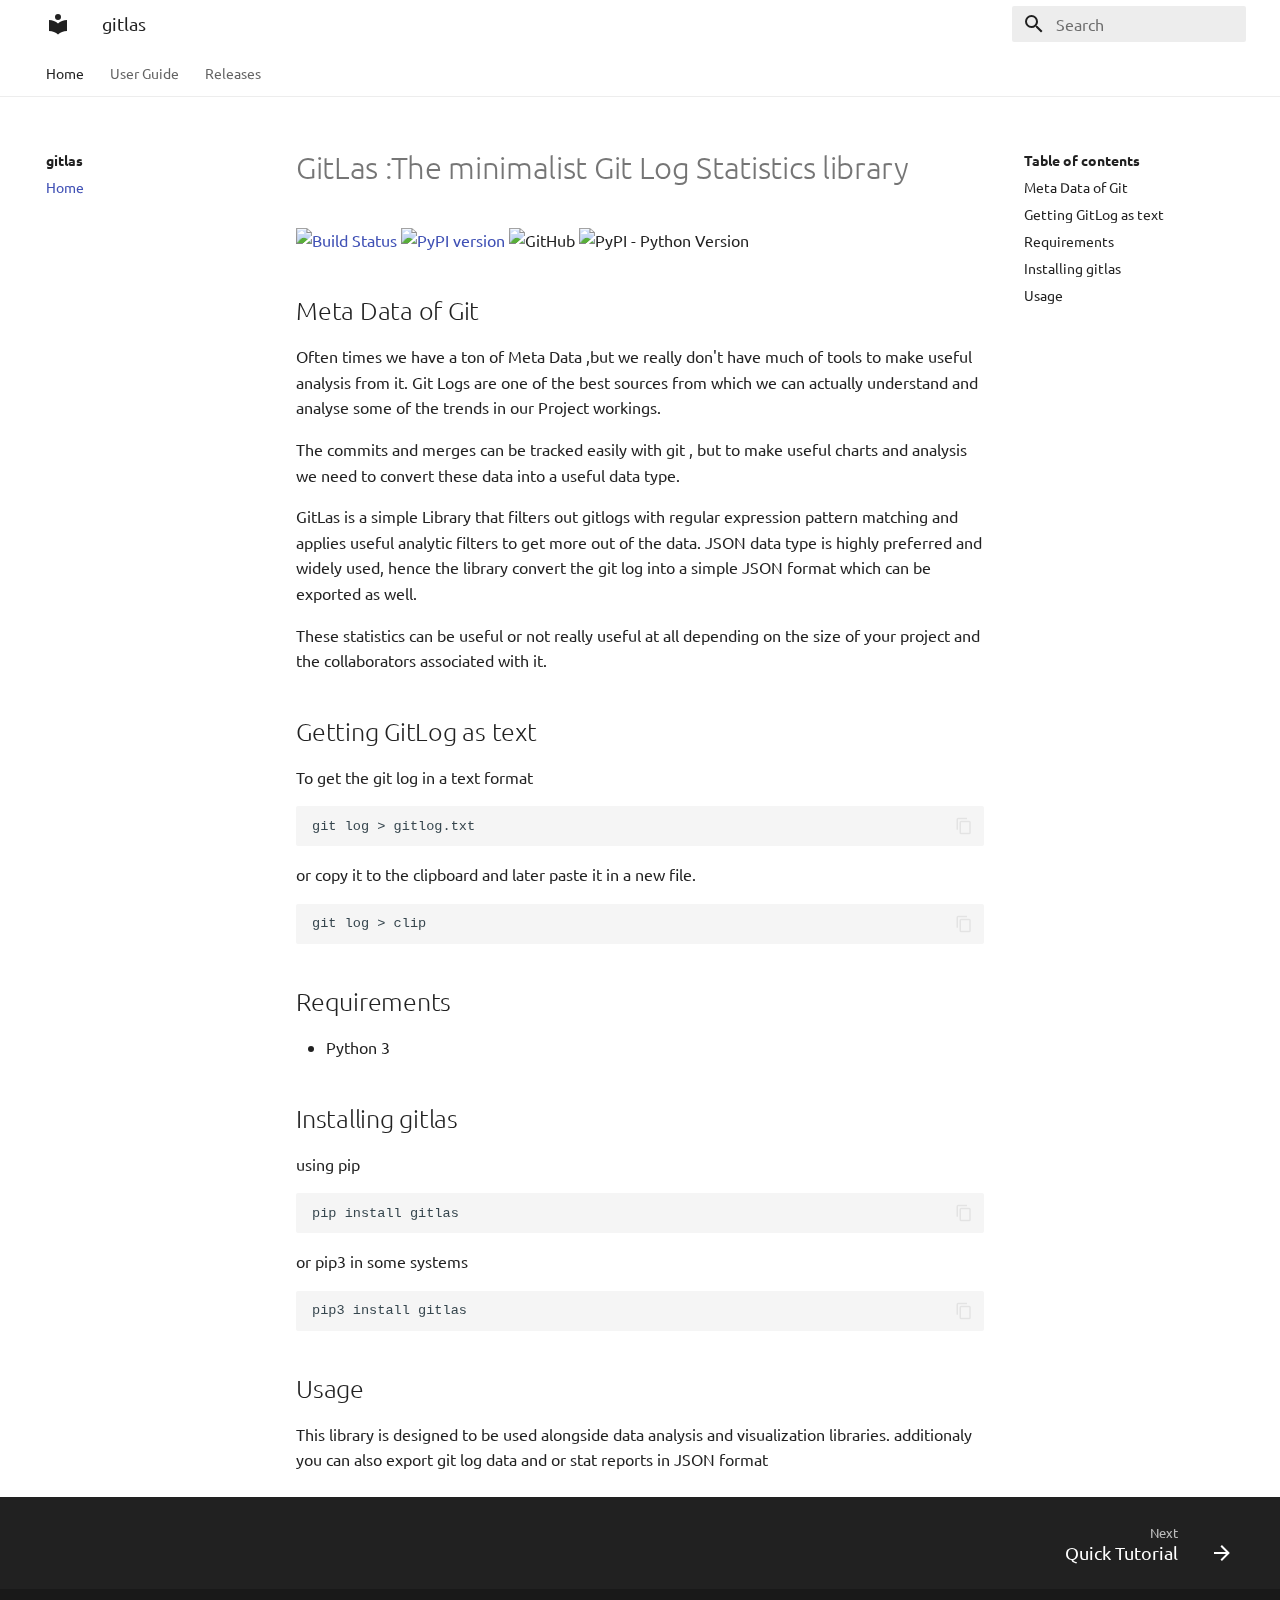
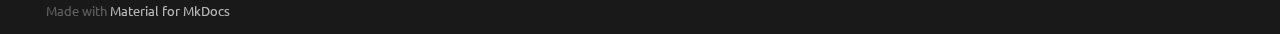
==== docs/index.html @ bdba93b4 "Documentation site" ====
<!doctype html>
<html lang="en" class="no-js">
  <head>
    
      <meta charset="utf-8">
      <meta name="viewport" content="width=device-width,initial-scale=1">
      
      
      
      <link rel="shortcut icon" href="assets/images/favicon.png">
      <meta name="generator" content="mkdocs-1.1, mkdocs-material-5.1.5">
    
    
      
        <title>gitlas</title>
      
    
    
      <link rel="stylesheet" href="assets/stylesheets/main.df84b5fe.min.css">
      
        <link rel="stylesheet" href="assets/stylesheets/palette.8435c73a.min.css">
      
      
        
        
        <meta name="theme-color" content="">
      
    
    
    
      
        <link href="https://fonts.gstatic.com" rel="preconnect" crossorigin>
        <link rel="stylesheet" href="https://fonts.googleapis.com/css?family=Ubuntu:300,400,400i,700%7CUbuntu+Mono&display=fallback">
        <style>body,input{font-family:"Ubuntu",-apple-system,BlinkMacSystemFont,Helvetica,Arial,sans-serif}code,kbd,pre{font-family:"Ubuntu Mono",SFMono-Regular,Consolas,Menlo,monospace}</style>
      
    
    
    
    
      
    
    
  </head>
  
  
    
    
    <body dir="ltr" data-md-color-primary="white" data-md-color-accent="orange">
  
    <input class="md-toggle" data-md-toggle="drawer" type="checkbox" id="__drawer" autocomplete="off">
    <input class="md-toggle" data-md-toggle="search" type="checkbox" id="__search" autocomplete="off">
    <label class="md-overlay" for="__drawer"></label>
    <div data-md-component="skip">
      
        
        <a href="#gitlas-the-minimalist-git-log-statistics-library" class="md-skip">
          Skip to content
        </a>
      
    </div>
    <div data-md-component="announce">
      
    </div>
    
      <header class="md-header" data-md-component="header">
  <nav class="md-header-nav md-grid" aria-label="Header">
    <a href="." title="gitlas" class="md-header-nav__button md-logo" aria-label="gitlas">
      
  
  <svg xmlns="http://www.w3.org/2000/svg" viewBox="0 0 24 24"><path d="M12 8a3 3 0 003-3 3 3 0 00-3-3 3 3 0 00-3 3 3 3 0 003 3m0 3.54C9.64 9.35 6.5 8 3 8v11c3.5 0 6.64 1.35 9 3.54 2.36-2.19 5.5-3.54 9-3.54V8c-3.5 0-6.64 1.35-9 3.54z"/></svg>

    </a>
    <label class="md-header-nav__button md-icon" for="__drawer">
      <svg xmlns="http://www.w3.org/2000/svg" viewBox="0 0 24 24"><path d="M3 6h18v2H3V6m0 5h18v2H3v-2m0 5h18v2H3v-2z"/></svg>
    </label>
    <div class="md-header-nav__title" data-md-component="header-title">
      
        <div class="md-header-nav__ellipsis">
          <span class="md-header-nav__topic md-ellipsis">
            gitlas
          </span>
          <span class="md-header-nav__topic md-ellipsis">
            
              Home
            
          </span>
        </div>
      
    </div>
    
      <label class="md-header-nav__button md-icon" for="__search">
        <svg xmlns="http://www.w3.org/2000/svg" viewBox="0 0 24 24"><path d="M9.5 3A6.5 6.5 0 0116 9.5c0 1.61-.59 3.09-1.56 4.23l.27.27h.79l5 5-1.5 1.5-5-5v-.79l-.27-.27A6.516 6.516 0 019.5 16 6.5 6.5 0 013 9.5 6.5 6.5 0 019.5 3m0 2C7 5 5 7 5 9.5S7 14 9.5 14 14 12 14 9.5 12 5 9.5 5z"/></svg>
      </label>
      
<div class="md-search" data-md-component="search" role="dialog">
  <label class="md-search__overlay" for="__search"></label>
  <div class="md-search__inner" role="search">
    <form class="md-search__form" name="search">
      <input type="text" class="md-search__input" name="query" aria-label="Search" placeholder="Search" autocapitalize="off" autocorrect="off" autocomplete="off" spellcheck="false" data-md-component="search-query" data-md-state="active">
      <label class="md-search__icon md-icon" for="__search">
        <svg xmlns="http://www.w3.org/2000/svg" viewBox="0 0 24 24"><path d="M9.5 3A6.5 6.5 0 0116 9.5c0 1.61-.59 3.09-1.56 4.23l.27.27h.79l5 5-1.5 1.5-5-5v-.79l-.27-.27A6.516 6.516 0 019.5 16 6.5 6.5 0 013 9.5 6.5 6.5 0 019.5 3m0 2C7 5 5 7 5 9.5S7 14 9.5 14 14 12 14 9.5 12 5 9.5 5z"/></svg>
        <svg xmlns="http://www.w3.org/2000/svg" viewBox="0 0 24 24"><path d="M20 11v2H8l5.5 5.5-1.42 1.42L4.16 12l7.92-7.92L13.5 5.5 8 11h12z"/></svg>
      </label>
      <button type="reset" class="md-search__icon md-icon" aria-label="Clear" data-md-component="search-reset" tabindex="-1">
        <svg xmlns="http://www.w3.org/2000/svg" viewBox="0 0 24 24"><path d="M19 6.41L17.59 5 12 10.59 6.41 5 5 6.41 10.59 12 5 17.59 6.41 19 12 13.41 17.59 19 19 17.59 13.41 12 19 6.41z"/></svg>
      </button>
    </form>
    <div class="md-search__output">
      <div class="md-search__scrollwrap" data-md-scrollfix>
        <div class="md-search-result" data-md-component="search-result">
          <div class="md-search-result__meta">
            Initializing search
          </div>
          <ol class="md-search-result__list"></ol>
        </div>
      </div>
    </div>
  </div>
</div>
    
    
  </nav>
</header>
    
    <div class="md-container" data-md-component="container">
      
        
      
      
        
          

<nav class="md-tabs" aria-label="Tabs" data-md-component="tabs">
  <div class="md-tabs__inner md-grid">
    <ul class="md-tabs__list">
      
        
  <li class="md-tabs__item">
    
      <a href="." class="md-tabs__link md-tabs__link--active">
        Home
      </a>
    
  </li>

      
        
  
  
    <li class="md-tabs__item">
      
        <a href="quicktutorial/" class="md-tabs__link">
          User Guide
        </a>
      
    </li>
  

      
        
  
  
    <li class="md-tabs__item">
      
        <a href="Changelog/" class="md-tabs__link">
          Releases
        </a>
      
    </li>
  

      
    </ul>
  </div>
</nav>
        
      
      <main class="md-main" data-md-component="main">
        <div class="md-main__inner md-grid">
          
            
              <div class="md-sidebar md-sidebar--primary" data-md-component="navigation">
                <div class="md-sidebar__scrollwrap">
                  <div class="md-sidebar__inner">
                    <nav class="md-nav md-nav--primary" aria-label="Navigation" data-md-level="0">
  <label class="md-nav__title" for="__drawer">
    <a href="." title="gitlas" class="md-nav__button md-logo" aria-label="gitlas">
      
  
  <svg xmlns="http://www.w3.org/2000/svg" viewBox="0 0 24 24"><path d="M12 8a3 3 0 003-3 3 3 0 00-3-3 3 3 0 00-3 3 3 3 0 003 3m0 3.54C9.64 9.35 6.5 8 3 8v11c3.5 0 6.64 1.35 9 3.54 2.36-2.19 5.5-3.54 9-3.54V8c-3.5 0-6.64 1.35-9 3.54z"/></svg>

    </a>
    gitlas
  </label>
  
  <ul class="md-nav__list" data-md-scrollfix>
    
      
      
      

  


  <li class="md-nav__item md-nav__item--active">
    
    <input class="md-nav__toggle md-toggle" data-md-toggle="toc" type="checkbox" id="__toc">
    
      
    
    
      <label class="md-nav__link md-nav__link--active" for="__toc">
        Home
        <span class="md-nav__icon md-icon">
          <svg xmlns="http://www.w3.org/2000/svg" viewBox="0 0 24 24"><path d="M3 9h14V7H3v2m0 4h14v-2H3v2m0 4h14v-2H3v2m16 0h2v-2h-2v2m0-10v2h2V7h-2m0 6h2v-2h-2v2z"/></svg>
        </span>
      </label>
    
    <a href="." title="Home" class="md-nav__link md-nav__link--active">
      Home
    </a>
    
      
<nav class="md-nav md-nav--secondary" aria-label="Table of contents">
  
  
    
  
  
    <label class="md-nav__title" for="__toc">
      <span class="md-nav__icon md-icon">
        <svg xmlns="http://www.w3.org/2000/svg" viewBox="0 0 24 24"><path d="M20 11v2H8l5.5 5.5-1.42 1.42L4.16 12l7.92-7.92L13.5 5.5 8 11h12z"/></svg>
      </span>
      Table of contents
    </label>
    <ul class="md-nav__list" data-md-scrollfix>
      
        <li class="md-nav__item">
  <a href="#meta-data-of-git" class="md-nav__link">
    Meta Data of Git
  </a>
  
</li>
      
        <li class="md-nav__item">
  <a href="#getting-gitlog-as-text" class="md-nav__link">
    Getting GitLog as text
  </a>
  
</li>
      
        <li class="md-nav__item">
  <a href="#requirements" class="md-nav__link">
    Requirements
  </a>
  
</li>
      
        <li class="md-nav__item">
  <a href="#installing-gitlas" class="md-nav__link">
    Installing gitlas
  </a>
  
</li>
      
        <li class="md-nav__item">
  <a href="#usage" class="md-nav__link">
    Usage
  </a>
  
</li>
      
    </ul>
  
</nav>
    
  </li>

    
      
      
      


  <li class="md-nav__item md-nav__item--nested">
    
      <input class="md-nav__toggle md-toggle" data-md-toggle="nav-2" type="checkbox" id="nav-2">
    
    <label class="md-nav__link" for="nav-2">
      User Guide
      <span class="md-nav__icon md-icon">
        <svg xmlns="http://www.w3.org/2000/svg" viewBox="0 0 24 24"><path d="M8.59 16.58L13.17 12 8.59 7.41 10 6l6 6-6 6-1.41-1.42z"/></svg>
      </span>
    </label>
    <nav class="md-nav" aria-label="User Guide" data-md-level="1">
      <label class="md-nav__title" for="nav-2">
        <span class="md-nav__icon md-icon">
          <svg xmlns="http://www.w3.org/2000/svg" viewBox="0 0 24 24"><path d="M20 11v2H8l5.5 5.5-1.42 1.42L4.16 12l7.92-7.92L13.5 5.5 8 11h12z"/></svg>
        </span>
        User Guide
      </label>
      <ul class="md-nav__list" data-md-scrollfix>
        
        
          
          
          


  <li class="md-nav__item">
    <a href="quicktutorial/" title="Quick Tutorial" class="md-nav__link">
      Quick Tutorial
    </a>
  </li>

        
      </ul>
    </nav>
  </li>

    
      
      
      


  <li class="md-nav__item md-nav__item--nested">
    
      <input class="md-nav__toggle md-toggle" data-md-toggle="nav-3" type="checkbox" id="nav-3">
    
    <label class="md-nav__link" for="nav-3">
      Releases
      <span class="md-nav__icon md-icon">
        <svg xmlns="http://www.w3.org/2000/svg" viewBox="0 0 24 24"><path d="M8.59 16.58L13.17 12 8.59 7.41 10 6l6 6-6 6-1.41-1.42z"/></svg>
      </span>
    </label>
    <nav class="md-nav" aria-label="Releases" data-md-level="1">
      <label class="md-nav__title" for="nav-3">
        <span class="md-nav__icon md-icon">
          <svg xmlns="http://www.w3.org/2000/svg" viewBox="0 0 24 24"><path d="M20 11v2H8l5.5 5.5-1.42 1.42L4.16 12l7.92-7.92L13.5 5.5 8 11h12z"/></svg>
        </span>
        Releases
      </label>
      <ul class="md-nav__list" data-md-scrollfix>
        
        
          
          
          


  <li class="md-nav__item">
    <a href="Changelog/" title="Changelog" class="md-nav__link">
      Changelog
    </a>
  </li>

        
      </ul>
    </nav>
  </li>

    
  </ul>
</nav>
                  </div>
                </div>
              </div>
            
            
              <div class="md-sidebar md-sidebar--secondary" data-md-component="toc">
                <div class="md-sidebar__scrollwrap">
                  <div class="md-sidebar__inner">
                    
<nav class="md-nav md-nav--secondary" aria-label="Table of contents">
  
  
    
  
  
    <label class="md-nav__title" for="__toc">
      <span class="md-nav__icon md-icon">
        <svg xmlns="http://www.w3.org/2000/svg" viewBox="0 0 24 24"><path d="M20 11v2H8l5.5 5.5-1.42 1.42L4.16 12l7.92-7.92L13.5 5.5 8 11h12z"/></svg>
      </span>
      Table of contents
    </label>
    <ul class="md-nav__list" data-md-scrollfix>
      
        <li class="md-nav__item">
  <a href="#meta-data-of-git" class="md-nav__link">
    Meta Data of Git
  </a>
  
</li>
      
        <li class="md-nav__item">
  <a href="#getting-gitlog-as-text" class="md-nav__link">
    Getting GitLog as text
  </a>
  
</li>
      
        <li class="md-nav__item">
  <a href="#requirements" class="md-nav__link">
    Requirements
  </a>
  
</li>
      
        <li class="md-nav__item">
  <a href="#installing-gitlas" class="md-nav__link">
    Installing gitlas
  </a>
  
</li>
      
        <li class="md-nav__item">
  <a href="#usage" class="md-nav__link">
    Usage
  </a>
  
</li>
      
    </ul>
  
</nav>
                  </div>
                </div>
              </div>
            
          
          <div class="md-content">
            <article class="md-content__inner md-typeset">
              
                
                
                  
                
                
                <h1 id="gitlas-the-minimalist-git-log-statistics-library">GitLas :The minimalist Git Log Statistics library</h1>
<p><a href="https://travis-ci.org/Abhi-1U/gitlas"><img alt="Build Status" src="https://travis-ci.org/Abhi-1U/gitlas.svg?branch=master" /></a> <a href="https://badge.fury.io/py/gitlas"><img alt="PyPI version" src="https://badge.fury.io/py/gitlas.svg" /></a>  <img alt="GitHub" src="https://img.shields.io/github/license/Abhi-1U/gitlas" /> <img alt="PyPI - Python Version" src="https://img.shields.io/pypi/pyversions/gitlas?color=red" /></p>
<h2 id="meta-data-of-git">Meta Data of Git</h2>
<p>Often times we have a ton of Meta Data ,but we really don't have much of tools to make useful
analysis from it.
Git Logs are one of the best sources from which we can actually understand and analyse some of the trends in our Project workings.</p>
<p>The commits and merges can be tracked easily with git , but to make useful charts and analysis we need to convert these data into a useful data type.</p>
<p>GitLas is a simple Library that filters out gitlogs with regular expression pattern matching and applies useful analytic filters to get more out of the data. JSON data type is highly preferred and widely used, hence the library convert the git log into a simple JSON format which can be exported as well. </p>
<p>These statistics can be useful or not really useful at all depending on the size of your project and the collaborators associated with it.</p>
<h2 id="getting-gitlog-as-text">Getting GitLog as text</h2>
<p>To get the git log in a text format</p>
<div class="highlight"><pre><span></span><code>git log &gt; gitlog.txt
</code></pre></div>

<p>or copy it to the clipboard and later paste it in a new file.  </p>
<div class="highlight"><pre><span></span><code>git log &gt; clip
</code></pre></div>

<h2 id="requirements">Requirements</h2>
<ul>
<li>Python 3  </li>
</ul>
<h2 id="installing-gitlas">Installing gitlas</h2>
<p>using pip</p>
<p><div class="highlight"><pre><span></span><code>pip install gitlas
</code></pre></div>
or pip3 in some systems  </p>
<div class="highlight"><pre><span></span><code>pip3 install gitlas
</code></pre></div>

<h2 id="usage">Usage</h2>
<p>This library is designed to be used alongside data analysis and visualization libraries. additionaly you can also export git log data and or stat reports in JSON format</p>
                
              
              
                


              
            </article>
          </div>
        </div>
      </main>
      
        
<footer class="md-footer">
  
    <div class="md-footer-nav">
      <nav class="md-footer-nav__inner md-grid" aria-label="Footer">
        
        
          <a href="quicktutorial/" title="Quick Tutorial" class="md-footer-nav__link md-footer-nav__link--next" rel="next">
            <div class="md-footer-nav__title">
              <div class="md-ellipsis">
                <span class="md-footer-nav__direction">
                  Next
                </span>
                Quick Tutorial
              </div>
            </div>
            <div class="md-footer-nav__button md-icon">
              <svg xmlns="http://www.w3.org/2000/svg" viewBox="0 0 24 24"><path d="M4 11v2h12l-5.5 5.5 1.42 1.42L19.84 12l-7.92-7.92L10.5 5.5 16 11H4z"/></svg>
            </div>
          </a>
        
      </nav>
    </div>
  
  <div class="md-footer-meta md-typeset">
    <div class="md-footer-meta__inner md-grid">
      <div class="md-footer-copyright">
        
        Made with
        <a href="https://squidfunk.github.io/mkdocs-material/" target="_blank" rel="noopener">
          Material for MkDocs
        </a>
      </div>
      
    </div>
  </div>
</footer>
      
    </div>
    
      <script src="assets/javascripts/vendor.83fe6e3c.min.js"></script>
      <script src="assets/javascripts/bundle.7e1cb91c.min.js"></script><script id="__lang" type="application/json">{"clipboard.copy": "Copy to clipboard", "clipboard.copied": "Copied to clipboard", "search.config.lang": "en", "search.config.pipeline": "trimmer, stopWordFilter", "search.config.separator": "[\\s\\-]+", "search.result.placeholder": "Type to start searching", "search.result.none": "No matching documents", "search.result.one": "1 matching document", "search.result.other": "# matching documents"}</script>
      
      <script>
        app = initialize({
          base: ".",
          features: ["instant", "tabs"],
          search: Object.assign({
            worker: "assets/javascripts/worker/search.37585f48.min.js"
          }, typeof search !== "undefined" && search)
        })
      </script>
      
    
  </body>
</html>
---- docs/assets/stylesheets/main.df84b5fe.min.css ----
html{box-sizing:border-box}*,*::before,*::after{box-sizing:inherit}html{-webkit-text-size-adjust:none;-moz-text-size-adjust:none;-ms-text-size-adjust:none;text-size-adjust:none}body{margin:0}hr{box-sizing:content-box;overflow:visible}a,button,label,input{-webkit-tap-highlight-color:transparent}a{color:inherit;text-decoration:none}small{font-size:80%}sub,sup{position:relative;font-size:80%;line-height:0;vertical-align:baseline}sub{bottom:-0.25em}sup{top:-0.5em}img{border-style:none}table{border-collapse:separate;border-spacing:0}td,th{font-weight:normal;vertical-align:top}button{margin:0;padding:0;font-size:inherit;background:transparent;border:0}input{border:0;outline:0}:root{--md-default-fg-color: hsla(0, 0%, 0%, 0.87);--md-default-fg-color--light: hsla(0, 0%, 0%, 0.54);--md-default-fg-color--lighter: hsla(0, 0%, 0%, 0.26);--md-default-fg-color--lightest: hsla(0, 0%, 0%, 0.07);--md-default-bg-color: hsla(0, 0%, 100%, 1);--md-default-bg-color--light: hsla(0, 0%, 100%, 0.7);--md-default-bg-color--lighter: hsla(0, 0%, 100%, 0.3);--md-default-bg-color--lightest: hsla(0, 0%, 100%, 0.12);--md-primary-fg-color: hsla(231deg, 48%, 48%, 1);--md-primary-fg-color--light: hsla(230deg, 44%, 64%, 1);--md-primary-fg-color--dark: hsla(232deg, 54%, 41%, 1);--md-primary-bg-color: var(--md-default-bg-color);--md-primary-bg-color--light: var(--md-default-bg-color--light);--md-accent-fg-color: hsla(231deg, 99%, 66%, 1);--md-accent-fg-color--transparent: hsla(231deg, 99%, 66%, 0.1);--md-accent-bg-color: var(--md-default-bg-color);--md-accent-bg-color--light: var(--md-default-bg-color--light);--md-code-bg-color: hsla(0, 0%, 96%, 1);--md-code-fg-color: hsla(200, 18%, 26%, 1)}.md-icon svg{display:block;width:1.2rem;height:1.2rem;margin:0 auto;fill:currentColor}body{-webkit-font-smoothing:antialiased;-moz-osx-font-smoothing:grayscale}body,input{color:var(--md-default-fg-color);font-feature-settings:"kern","liga";font-family:-apple-system,BlinkMacSystemFont,Helvetica,Arial,sans-serif}code,pre,kbd{color:var(--md-default-fg-color);font-feature-settings:"kern";font-family:SFMono-Regular,Consolas,Menlo,monospace}.md-typeset{font-size:.8rem;line-height:1.6;-webkit-print-color-adjust:exact;color-adjust:exact}.md-typeset p,.md-typeset ul,.md-typeset ol,.md-typeset blockquote{margin:1em 0}.md-typeset h1{margin:0 0 2rem;color:var(--md-default-fg-color--light);font-weight:300;font-size:1.5625rem;line-height:1.3;letter-spacing:-0.01em}.md-typeset h2{margin:2rem 0 .8rem;font-weight:300;font-size:1.25rem;line-height:1.4;letter-spacing:-0.01em}.md-typeset h3{margin:1.6rem 0 .8rem;font-weight:400;font-size:1rem;line-height:1.5;letter-spacing:-0.01em}.md-typeset h2+h3{margin-top:.8rem}.md-typeset h4{margin:.8rem 0;font-weight:700;font-size:.8rem;letter-spacing:-0.01em}.md-typeset h5,.md-typeset h6{margin:.8rem 0;color:var(--md-default-fg-color--light);font-weight:700;font-size:.64rem;letter-spacing:-0.01em}.md-typeset h5{text-transform:uppercase}.md-typeset hr{margin:1.5em 0;border-bottom:.05rem dotted var(--md-default-fg-color--lighter)}.md-typeset a{color:var(--md-primary-fg-color);word-break:break-word}.md-typeset a,.md-typeset a::before{transition:color 125ms}.md-typeset a:focus,.md-typeset a:hover{color:var(--md-accent-fg-color)}.md-typeset code,.md-typeset pre,.md-typeset kbd{color:var(--md-code-fg-color);direction:ltr}@media print{.md-typeset code,.md-typeset pre,.md-typeset kbd{white-space:pre-wrap}}.md-typeset code{padding:0 .2941176471em;font-size:.85em;word-break:break-word;background-color:var(--md-code-bg-color);border-radius:.1rem;-webkit-box-decoration-break:clone;box-decoration-break:clone}.md-typeset h1 code,.md-typeset h2 code,.md-typeset h3 code,.md-typeset h4 code,.md-typeset h5 code,.md-typeset h6 code{margin:initial;padding:initial;background-color:transparent;box-shadow:none}.md-typeset a>code{color:currentColor}.md-typeset pre{position:relative;margin:1em 0;line-height:1.4}.md-typeset pre>code{display:block;margin:0;padding:.525rem 1.1764705882em;overflow:auto;word-break:normal;box-shadow:none;-webkit-box-decoration-break:slice;box-decoration-break:slice;touch-action:auto}.md-typeset pre>code::-webkit-scrollbar{width:.2rem;height:.2rem}.md-typeset pre>code::-webkit-scrollbar-thumb{background-color:var(--md-default-fg-color--lighter)}.md-typeset pre>code::-webkit-scrollbar-thumb:hover{background-color:var(--md-accent-fg-color)}@media screen and (max-width: 44.9375em){.md-typeset>pre{margin:1em -0.8rem}.md-typeset>pre code{border-radius:0}}.md-typeset kbd{display:inline-block;padding:0 .6666666667em;font-size:.75em;line-height:1.5;vertical-align:text-top;word-break:break-word;border-radius:.1rem;box-shadow:0 .1rem 0 .05rem var(--md-default-fg-color--lighter),0 .1rem 0 var(--md-default-fg-color--lighter),inset 0 -0.1rem .2rem var(--md-default-bg-color)}.md-typeset mark{padding:0 .25em;word-break:break-word;background-color:rgba(255,235,59,.5);border-radius:.1rem;-webkit-box-decoration-break:clone;box-decoration-break:clone}.md-typeset abbr{text-decoration:none;border-bottom:.05rem dotted var(--md-default-fg-color--light);cursor:help}.md-typeset small{opacity:.75}.md-typeset sup,.md-typeset sub{margin-left:.078125em}[dir=rtl] .md-typeset sup,[dir=rtl] .md-typeset sub{margin-right:.078125em;margin-left:initial}.md-typeset blockquote{padding-left:.6rem;color:var(--md-default-fg-color--light);border-left:.2rem solid var(--md-default-fg-color--lighter)}[dir=rtl] .md-typeset blockquote{padding-right:.6rem;padding-left:initial;border-right:.2rem solid var(--md-default-fg-color--lighter);border-left:initial}.md-typeset ul{list-style-type:disc}.md-typeset ul,.md-typeset ol{margin-left:.625em;padding:0}[dir=rtl] .md-typeset ul,[dir=rtl] .md-typeset ol{margin-right:.625em;margin-left:initial}.md-typeset ul ol,.md-typeset ol ol{list-style-type:lower-alpha}.md-typeset ul ol ol,.md-typeset ol ol ol{list-style-type:lower-roman}.md-typeset ul li,.md-typeset ol li{margin-bottom:.5em;margin-left:1.25em}[dir=rtl] .md-typeset ul li,[dir=rtl] .md-typeset ol li{margin-right:1.25em;margin-left:initial}.md-typeset ul li p,.md-typeset ul li blockquote,.md-typeset ol li p,.md-typeset ol li blockquote{margin:.5em 0}.md-typeset ul li:last-child,.md-typeset ol li:last-child{margin-bottom:0}.md-typeset ul li ul,.md-typeset ul li ol,.md-typeset ol li ul,.md-typeset ol li ol{margin:.5em 0 .5em .625em}[dir=rtl] .md-typeset ul li ul,[dir=rtl] .md-typeset ul li ol,[dir=rtl] .md-typeset ol li ul,[dir=rtl] .md-typeset ol li ol{margin-right:.625em;margin-left:initial}.md-typeset dd{margin:1em 0 1em 1.875em}[dir=rtl] .md-typeset dd{margin-right:1.875em;margin-left:initial}.md-typeset img,.md-typeset svg{max-width:100%;height:auto}.md-typeset iframe{max-width:100%}.md-typeset table:not([class]){display:inline-block;max-width:100%;overflow:auto;font-size:.64rem;background:var(--md-default-bg-color);border-radius:.1rem;box-shadow:0 .2rem .5rem rgba(0,0,0,.05),0 0 .05rem rgba(0,0,0,.1);touch-action:auto}.md-typeset table:not([class])+*{margin-top:1.5em}.md-typeset table:not([class]) th:not([align]),.md-typeset table:not([class]) td:not([align]){text-align:left}[dir=rtl] .md-typeset table:not([class]) th:not([align]),[dir=rtl] .md-typeset table:not([class]) td:not([align]){text-align:right}.md-typeset table:not([class]) th{min-width:5rem;padding:.6rem .8rem;color:var(--md-default-bg-color);vertical-align:top;background-color:var(--md-default-fg-color--light)}.md-typeset table:not([class]) td{padding:.6rem .8rem;vertical-align:top;border-top:.05rem solid var(--md-default-fg-color--lightest)}.md-typeset table:not([class]) tr{transition:background-color 125ms}.md-typeset table:not([class]) tr:hover{background-color:rgba(0,0,0,.035);box-shadow:0 .05rem 0 var(--md-default-bg-color) inset}.md-typeset table:not([class]) tr:first-child td{border-top:0}.md-typeset table:not([class]) a{word-break:normal}.md-typeset__scrollwrap{margin:1em -0.8rem;overflow-x:auto;touch-action:auto}.md-typeset__table{display:inline-block;margin-bottom:.5em;padding:0 .8rem}.md-typeset__table table{display:table;width:100%;margin:0;overflow:hidden}html{height:100%;overflow-x:hidden;font-size:125%;background-color:var(--md-default-bg-color)}@media screen and (min-width: 100em){html{font-size:137.5%}}@media screen and (min-width: 125em){html{font-size:150%}}body{position:relative;display:flex;flex-direction:column;width:100%;min-height:100%;font-size:.5rem}@media screen and (max-width: 59.9375em){body[data-md-state=lock]{position:fixed}}@media print{body{display:block}}hr{display:block;height:.05rem;padding:0;border:0}.md-grid{max-width:61rem;margin-right:auto;margin-left:auto}.md-container{display:flex;flex-direction:column;flex-grow:1}@media print{.md-container{display:block}}.md-main{flex-grow:1}.md-main__inner{display:flex;height:100%;margin-top:1.5rem}.md-ellipsis{display:block;overflow:hidden;white-space:nowrap;text-overflow:ellipsis}.md-toggle{display:none}.md-overlay{position:fixed;top:0;z-index:3;width:0;height:0;background-color:var(--md-default-fg-color--light);opacity:0;transition:width 0ms 250ms,height 0ms 250ms,opacity 250ms}@media screen and (max-width: 76.1875em){[data-md-toggle=drawer]:checked~.md-overlay{width:100%;height:100%;opacity:1;transition:width 0ms,height 0ms,opacity 250ms}}.md-skip{position:fixed;z-index:-1;margin:.5rem;padding:.3rem .5rem;color:var(--md-default-bg-color);font-size:.64rem;background-color:var(--md-default-fg-color);border-radius:.1rem;transform:translateY(0.4rem);opacity:0}.md-skip:focus{z-index:10;transform:translateY(0);opacity:1;transition:transform 250ms cubic-bezier(0.4, 0, 0.2, 1),opacity 175ms 75ms}@page{margin:25mm}.md-announce{overflow:auto;background-color:var(--md-default-fg-color)}.md-announce__inner{margin:.6rem auto;padding:0 .8rem;color:var(--md-default-bg-color);font-size:.7rem}@media print{.md-announce{display:none}}.md-typeset .md-button{display:inline-block;padding:.625em 2em;color:var(--md-primary-fg-color);font-weight:700;border:.1rem solid currentColor;border-radius:.1rem;transition:color 125ms,background-color 125ms,border-color 125ms}.md-typeset .md-button--primary{color:var(--md-primary-bg-color);background-color:var(--md-primary-fg-color);border-color:var(--md-primary-fg-color)}.md-typeset .md-button:focus,.md-typeset .md-button:hover{color:var(--md-accent-bg-color);background-color:var(--md-accent-fg-color);border-color:var(--md-accent-fg-color)}.md-clipboard{position:absolute;top:.4rem;right:.5em;z-index:1;width:1.5em;height:1.5em;color:var(--md-default-fg-color--lightest);border-radius:.1rem;cursor:pointer;transition:color 125ms}@media print{.md-clipboard{display:none}}.md-clipboard svg{width:1.125em;height:1.125em}pre:hover .md-clipboard{color:var(--md-default-fg-color--light)}pre .md-clipboard:focus,pre .md-clipboard:hover{color:var(--md-accent-fg-color)}.md-content{flex:1;max-width:100%}@media screen and (min-width: 60em)and (max-width: 76.1875em){.md-content{max-width:calc(100% - 12.1rem)}}@media screen and (min-width: 76.25em){.md-content{max-width:calc(100% - 12.1rem * 2)}}.md-content__inner{margin:0 .8rem 1.2rem;padding-top:.6rem}@media screen and (min-width: 76.25em){.md-content__inner{margin-right:1.2rem;margin-left:1.2rem}}.md-content__inner::before{display:block;height:.4rem;content:""}.md-content__inner>:last-child{margin-bottom:0}.md-content__button{float:right;margin:.4rem 0;margin-left:.4rem;padding:0}[dir=rtl] .md-content__button{float:left;margin-right:.4rem;margin-left:initial}[dir=rtl] .md-content__button svg{transform:scaleX(-1)}.md-typeset .md-content__button{color:var(--md-default-fg-color--lighter)}.md-content__button svg{display:inline;vertical-align:top}@media print{.md-content__button{display:none}}.md-dialog{box-shadow:0 2px 2px 0 rgba(0,0,0,.14),0 1px 5px 0 rgba(0,0,0,.12),0 3px 1px -2px rgba(0,0,0,.2);position:fixed;right:.8rem;bottom:.8rem;left:initial;z-index:2;display:block;min-width:11.1rem;padding:.4rem .6rem;color:var(--md-default-bg-color);font-size:.7rem;background:var(--md-default-fg-color);border:none;border-radius:.1rem;transform:translateY(100%);opacity:0;transition:transform 0ms 400ms,opacity 400ms}[dir=rtl] .md-dialog{right:initial;left:.8rem}.md-dialog[data-md-state=open]{transform:translateY(0);opacity:1;transition:transform 400ms cubic-bezier(0.075, 0.85, 0.175, 1),opacity 400ms}@media print{.md-dialog{display:none}}.md-header{position:-webkit-sticky;position:sticky;top:0;right:0;left:0;z-index:2;height:2.4rem;color:var(--md-primary-bg-color);background-color:var(--md-primary-fg-color);box-shadow:0 0 .2rem rgba(0,0,0,0),0 .2rem .4rem rgba(0,0,0,0);transition:color 250ms,background-color 250ms}.no-js .md-header{box-shadow:none;transition:none}.md-header[data-md-state=shadow]{box-shadow:0 0 .2rem rgba(0,0,0,.1),0 .2rem .4rem rgba(0,0,0,.2);transition:color 250ms,background-color 250ms,box-shadow 250ms}@media print{.md-header{display:none}}.md-header-nav{display:flex;padding:0 .2rem}.md-header-nav__button{position:relative;z-index:1;margin:.2rem;padding:.4rem;cursor:pointer;transition:opacity 250ms}[dir=rtl] .md-header-nav__button svg{transform:scaleX(-1)}.md-header-nav__button:focus,.md-header-nav__button:hover{opacity:.7}.md-header-nav__button.md-logo{margin:.2rem;padding:.4rem}.md-header-nav__button.md-logo img,.md-header-nav__button.md-logo svg{display:block;width:1.2rem;height:1.2rem;fill:currentColor}.no-js .md-header-nav__button[for=__search]{display:none}@media screen and (min-width: 60em){.md-header-nav__button[for=__search]{display:none}}@media screen and (max-width: 76.1875em){.md-header-nav__button.md-logo{display:none}}@media screen and (min-width: 76.25em){.md-header-nav__button[for=__drawer]{display:none}}.md-header-nav__topic{position:absolute;width:100%;transition:transform 400ms cubic-bezier(0.1, 0.7, 0.1, 1),opacity 150ms}.md-header-nav__topic+.md-header-nav__topic{z-index:-1;transform:translateX(1.25rem);opacity:0;transition:transform 400ms cubic-bezier(1, 0.7, 0.1, 0.1),opacity 150ms;pointer-events:none}[dir=rtl] .md-header-nav__topic+.md-header-nav__topic{transform:translateX(-1.25rem)}.no-js .md-header-nav__topic{position:initial}.no-js .md-header-nav__topic+.md-header-nav__topic{display:none}.md-header-nav__title{flex-grow:1;padding:0 1rem;font-size:.9rem;line-height:2.4rem}.md-header-nav__title[data-md-state=active] .md-header-nav__topic{z-index:-1;transform:translateX(-1.25rem);opacity:0;transition:transform 400ms cubic-bezier(1, 0.7, 0.1, 0.1),opacity 150ms;pointer-events:none}[dir=rtl] .md-header-nav__title[data-md-state=active] .md-header-nav__topic{transform:translateX(1.25rem)}.md-header-nav__title[data-md-state=active] .md-header-nav__topic+.md-header-nav__topic{z-index:0;transform:translateX(0);opacity:1;transition:transform 400ms cubic-bezier(0.1, 0.7, 0.1, 1),opacity 150ms;pointer-events:initial}.md-header-nav__title>.md-header-nav__ellipsis{position:relative;width:100%;height:100%}.md-header-nav__source{display:none}@media screen and (min-width: 60em){.md-header-nav__source{display:block;width:11.7rem;max-width:11.7rem;margin-left:1rem}[dir=rtl] .md-header-nav__source{margin-right:1rem;margin-left:initial}}@media screen and (min-width: 76.25em){.md-header-nav__source{margin-left:1.4rem}[dir=rtl] .md-header-nav__source{margin-right:1.4rem}}.md-hero{overflow:hidden;color:var(--md-primary-bg-color);font-size:1rem;background-color:var(--md-primary-fg-color);transition:background 250ms}.md-hero__inner{margin-top:1rem;padding:.8rem .8rem .4rem;transition:transform 400ms cubic-bezier(0.1, 0.7, 0.1, 1),opacity 250ms;transition-delay:100ms}@media screen and (max-width: 76.1875em){.md-hero__inner{margin-top:2.4rem;margin-bottom:1.2rem}}[data-md-state=hidden] .md-hero__inner{transform:translateY(0.625rem);opacity:0;transition:transform 0ms 400ms,opacity 100ms 0ms;pointer-events:none}.md-hero--expand .md-hero__inner{margin-bottom:1.2rem}.md-footer{color:var(--md-default-bg-color);background-color:var(--md-default-fg-color)}@media print{.md-footer{display:none}}.md-footer-nav__inner{padding:.2rem;overflow:auto}.md-footer-nav__link{display:flex;padding-top:1.4rem;padding-bottom:.4rem;transition:opacity 250ms}@media screen and (min-width: 45em){.md-footer-nav__link{width:50%}}.md-footer-nav__link:focus,.md-footer-nav__link:hover{opacity:.7}.md-footer-nav__link--prev{float:left;width:25%}[dir=rtl] .md-footer-nav__link--prev{float:right}[dir=rtl] .md-footer-nav__link--prev svg{transform:scaleX(-1)}@media screen and (max-width: 44.9375em){.md-footer-nav__link--prev .md-footer-nav__title{display:none}}.md-footer-nav__link--next{float:right;width:75%;text-align:right}[dir=rtl] .md-footer-nav__link--next{float:left;text-align:left}[dir=rtl] .md-footer-nav__link--next svg{transform:scaleX(-1)}.md-footer-nav__title{position:relative;flex-grow:1;max-width:calc(100% - 2.4rem);padding:0 1rem;font-size:.9rem;line-height:2.4rem}.md-footer-nav__button{margin:.2rem;padding:.4rem}.md-footer-nav__direction{position:absolute;right:0;left:0;margin-top:-1rem;padding:0 1rem;color:var(--md-default-bg-color--light);font-size:.64rem}.md-footer-meta{background-color:var(--md-default-fg-color--lighter)}.md-footer-meta__inner{display:flex;flex-wrap:wrap;justify-content:space-between;padding:.2rem}html .md-footer-meta.md-typeset a{color:var(--md-default-bg-color--light)}html .md-footer-meta.md-typeset a:focus,html .md-footer-meta.md-typeset a:hover{color:var(--md-default-bg-color)}.md-footer-copyright{width:100%;margin:auto .6rem;padding:.4rem 0;color:var(--md-default-bg-color--lighter);font-size:.64rem}@media screen and (min-width: 45em){.md-footer-copyright{width:auto}}.md-footer-copyright__highlight{color:var(--md-default-bg-color--light)}.md-footer-social{margin:0 .4rem;padding:.2rem 0 .6rem}@media screen and (min-width: 45em){.md-footer-social{padding:.6rem 0}}.md-footer-social__link{display:inline-block;width:1.6rem;height:1.6rem;text-align:center}.md-footer-social__link::before{line-height:1.9}.md-footer-social__link svg{max-height:.8rem;vertical-align:-25%;fill:currentColor}.md-nav{font-size:.7rem;line-height:1.3}.md-nav__title{display:block;padding:0 .6rem;overflow:hidden;font-weight:700;text-overflow:ellipsis}.md-nav__title .md-nav__button{display:none}.md-nav__title .md-nav__button img{width:100%;height:auto}.md-nav__title .md-nav__button.md-logo img,.md-nav__title .md-nav__button.md-logo svg{display:block;width:2.4rem;height:2.4rem}.md-nav__title .md-nav__button.md-logo svg{fill:currentColor}.md-nav__list{margin:0;padding:0;list-style:none}.md-nav__item{padding:0 .6rem}.md-nav__item:last-child{padding-bottom:.6rem}.md-nav__item .md-nav__item{padding-right:0}[dir=rtl] .md-nav__item .md-nav__item{padding-right:.6rem;padding-left:0}.md-nav__item .md-nav__item:last-child{padding-bottom:0}.md-nav__link{display:block;margin-top:.625em;overflow:hidden;text-overflow:ellipsis;cursor:pointer;transition:color 125ms;scroll-snap-align:start}html .md-nav__link[for=__toc]{display:none}html .md-nav__link[for=__toc]~.md-nav{display:none}.md-nav__link[data-md-state=blur]{color:var(--md-default-fg-color--light)}.md-nav__item .md-nav__link--active{color:var(--md-primary-fg-color)}.md-nav__item--nested>.md-nav__link{color:inherit}.md-nav__link:focus,.md-nav__link:hover{color:var(--md-accent-fg-color)}.md-nav__source{display:none}@media screen and (max-width: 76.1875em){.md-nav{background-color:var(--md-default-bg-color)}.md-nav--primary,.md-nav--primary .md-nav{position:absolute;top:0;right:0;left:0;z-index:1;display:flex;flex-direction:column;height:100%}.md-nav--primary .md-nav__title,.md-nav--primary .md-nav__item{font-size:.8rem;line-height:1.5}.md-nav--primary .md-nav__title{position:relative;height:5.6rem;padding:3rem .8rem .2rem;color:var(--md-default-fg-color--light);font-weight:400;line-height:2.4rem;white-space:nowrap;background-color:var(--md-default-fg-color--lightest);cursor:pointer}.md-nav--primary .md-nav__title .md-nav__icon{position:absolute;top:.4rem;left:.4rem;display:block;width:1.2rem;height:1.2rem;margin:.2rem}[dir=rtl] .md-nav--primary .md-nav__title .md-nav__icon{right:.4rem;left:initial}.md-nav--primary .md-nav__title~.md-nav__list{overflow-y:auto;background-color:var(--md-default-bg-color);box-shadow:inset 0 .05rem 0 var(--md-default-fg-color--lightest);-webkit-scroll-snap-type:y mandatory;-ms-scroll-snap-type:y mandatory;scroll-snap-type:y mandatory;touch-action:pan-y}.md-nav--primary .md-nav__title~.md-nav__list>.md-nav__item:first-child{border-top:0}.md-nav--primary .md-nav__title[for=__drawer]{position:relative;color:var(--md-primary-bg-color);background-color:var(--md-primary-fg-color)}.md-nav--primary .md-nav__title[for=__drawer] .md-nav__button{position:absolute;top:.2rem;left:.2rem;display:block;margin:.2rem;padding:.4rem;font-size:2.4rem}html [dir=rtl] .md-nav--primary .md-nav__title[for=__drawer] .md-nav__button{right:.2rem;left:initial}.md-nav--primary .md-nav__list{flex:1}.md-nav--primary .md-nav__item{padding:0;border-top:.05rem solid var(--md-default-fg-color--lightest)}[dir=rtl] .md-nav--primary .md-nav__item{padding:0}.md-nav--primary .md-nav__item--nested>.md-nav__link{padding-right:2.4rem}[dir=rtl] .md-nav--primary .md-nav__item--nested>.md-nav__link{padding-right:.8rem;padding-left:2.4rem}.md-nav--primary .md-nav__item--active>.md-nav__link{color:var(--md-primary-fg-color)}.md-nav--primary .md-nav__item--active>.md-nav__link:focus,.md-nav--primary .md-nav__item--active>.md-nav__link:hover{color:var(--md-accent-fg-color)}.md-nav--primary .md-nav__link{position:relative;margin-top:0;padding:.6rem .8rem}.md-nav--primary .md-nav__link .md-nav__icon{position:absolute;top:50%;right:.6rem;margin-top:-0.6rem;color:inherit;font-size:1.2rem}[dir=rtl] .md-nav--primary .md-nav__link .md-nav__icon{right:initial;left:.6rem}[dir=rtl] .md-nav--primary .md-nav__icon svg{transform:scale(-1)}.md-nav--primary .md-nav--secondary .md-nav__link{position:static}.md-nav--primary .md-nav--secondary .md-nav{position:static;background-color:transparent}.md-nav--primary .md-nav--secondary .md-nav .md-nav__link{padding-left:1.4rem}[dir=rtl] .md-nav--primary .md-nav--secondary .md-nav .md-nav__link{padding-right:1.4rem;padding-left:initial}.md-nav--primary .md-nav--secondary .md-nav .md-nav .md-nav__link{padding-left:2rem}[dir=rtl] .md-nav--primary .md-nav--secondary .md-nav .md-nav .md-nav__link{padding-right:2rem;padding-left:initial}.md-nav--primary .md-nav--secondary .md-nav .md-nav .md-nav .md-nav__link{padding-left:2.6rem}[dir=rtl] .md-nav--primary .md-nav--secondary .md-nav .md-nav .md-nav .md-nav__link{padding-right:2.6rem;padding-left:initial}.md-nav--primary .md-nav--secondary .md-nav .md-nav .md-nav .md-nav .md-nav__link{padding-left:3.2rem}[dir=rtl] .md-nav--primary .md-nav--secondary .md-nav .md-nav .md-nav .md-nav .md-nav__link{padding-right:3.2rem;padding-left:initial}.md-nav__toggle~.md-nav{display:flex;transform:translateX(100%);opacity:0;transition:transform 250ms cubic-bezier(0.8, 0, 0.6, 1),opacity 125ms 50ms}[dir=rtl] .md-nav__toggle~.md-nav{transform:translateX(-100%)}.md-nav__toggle:checked~.md-nav{transform:translateX(0);opacity:1;transition:transform 250ms cubic-bezier(0.4, 0, 0.2, 1),opacity 125ms 125ms}.md-nav__toggle:checked~.md-nav>.md-nav__list{-webkit-backface-visibility:hidden;backface-visibility:hidden}}@media screen and (max-width: 59.9375em){html .md-nav__link[for=__toc]{display:block;padding-right:2.4rem}html .md-nav__link[for=__toc]+.md-nav__link{display:none}html .md-nav__link[for=__toc]~.md-nav{display:flex}html [dir=rtl] .md-nav__link{padding-right:.8rem;padding-left:2.4rem}.md-nav__source{display:block;padding:0 .2rem;color:var(--md-primary-bg-color);background-color:var(--md-primary-fg-color--dark)}}@media screen and (min-width: 60em){.md-nav--secondary .md-nav__title[for=__toc]{scroll-snap-align:start}.md-nav--secondary .md-nav__title .md-nav__icon{display:none}}@media screen and (min-width: 76.25em){.md-nav{transition:max-height 250ms cubic-bezier(0.86, 0, 0.07, 1)}.md-nav--primary .md-nav__title[for=__drawer]{scroll-snap-align:start}.md-nav--primary .md-nav__title .md-nav__icon{display:none}.md-nav__toggle~.md-nav{display:none}.md-nav__toggle:checked~.md-nav{display:block}.md-nav__item--nested>.md-nav>.md-nav__title{display:none}.md-nav__icon{float:right;height:.9rem;transition:transform 250ms}[dir=rtl] .md-nav__icon{float:left;transform:rotate(180deg)}.md-nav__icon svg{display:inline-block;width:.9rem;height:.9rem;vertical-align:-0.1rem}.md-nav__item--nested .md-nav__toggle:checked~.md-nav__link .md-nav__icon{transform:rotate(90deg)}}.md-search{position:relative}.no-js .md-search{display:none}@media screen and (min-width: 60em){.md-search{padding:.2rem 0}}.md-search__overlay{z-index:1;opacity:0}@media screen and (max-width: 59.9375em){.md-search__overlay{position:absolute;top:.2rem;left:-2.2rem;width:2rem;height:2rem;overflow:hidden;background-color:var(--md-default-bg-color);border-radius:1rem;transform-origin:center;transition:transform 300ms 100ms,opacity 200ms 200ms;pointer-events:none}[dir=rtl] .md-search__overlay{right:-2.2rem;left:initial}[data-md-toggle=search]:checked~.md-header .md-search__overlay{opacity:1;transition:transform 400ms,opacity 100ms}}@media screen and (max-width: 29.9375em){[data-md-toggle=search]:checked~.md-header .md-search__overlay{transform:scale(45)}}@media screen and (min-width: 30em)and (max-width: 44.9375em){[data-md-toggle=search]:checked~.md-header .md-search__overlay{transform:scale(60)}}@media screen and (min-width: 45em)and (max-width: 59.9375em){[data-md-toggle=search]:checked~.md-header .md-search__overlay{transform:scale(75)}}@media screen and (min-width: 60em){.md-search__overlay{position:fixed;top:0;left:0;width:0;height:0;background-color:var(--md-default-fg-color--light);cursor:pointer;transition:width 0ms 250ms,height 0ms 250ms,opacity 250ms}[dir=rtl] .md-search__overlay{right:0;left:initial}[data-md-toggle=search]:checked~.md-header .md-search__overlay{width:100%;height:100%;opacity:1;transition:width 0ms,height 0ms,opacity 250ms}}.md-search__inner{-webkit-backface-visibility:hidden;backface-visibility:hidden}@media screen and (max-width: 59.9375em){.md-search__inner{position:fixed;top:0;left:100%;z-index:2;width:100%;height:100%;transform:translateX(5%);opacity:0;transition:right 0ms 300ms,left 0ms 300ms,transform 150ms 150ms cubic-bezier(0.4, 0, 0.2, 1),opacity 150ms 150ms}[data-md-toggle=search]:checked~.md-header .md-search__inner{left:0;transform:translateX(0);opacity:1;transition:right 0ms 0ms,left 0ms 0ms,transform 150ms 150ms cubic-bezier(0.1, 0.7, 0.1, 1),opacity 150ms 150ms}[dir=rtl] [data-md-toggle=search]:checked~.md-header .md-search__inner{right:0;left:initial}html [dir=rtl] .md-search__inner{right:100%;left:initial;transform:translateX(-5%)}}@media screen and (min-width: 60em){.md-search__inner{position:relative;float:right;width:11.7rem;padding:.1rem 0;transition:width 250ms cubic-bezier(0.1, 0.7, 0.1, 1)}[dir=rtl] .md-search__inner{float:left}}@media screen and (min-width: 60em)and (max-width: 76.1875em){[data-md-toggle=search]:checked~.md-header .md-search__inner{width:23.4rem}}@media screen and (min-width: 76.25em){[data-md-toggle=search]:checked~.md-header .md-search__inner{width:34.4rem}}.md-search__form{position:relative}@media screen and (min-width: 60em){.md-search__form{border-radius:.1rem}}.md-search__input{position:relative;z-index:2;padding:0 2.2rem 0 3.6rem;text-overflow:ellipsis}[dir=rtl] .md-search__input{padding:0 3.6rem 0 2.2rem}.md-search__input::-webkit-input-placeholder{-webkit-transition:color 250ms;transition:color 250ms}.md-search__input::-moz-placeholder{-moz-transition:color 250ms;transition:color 250ms}.md-search__input::-ms-input-placeholder{-ms-transition:color 250ms;transition:color 250ms}.md-search__input::placeholder{transition:color 250ms}.md-search__input::-webkit-input-placeholder{color:var(--md-default-fg-color--light)}.md-search__input::-moz-placeholder{color:var(--md-default-fg-color--light)}.md-search__input::-ms-input-placeholder{color:var(--md-default-fg-color--light)}.md-search__input~.md-search__icon,.md-search__input::placeholder{color:var(--md-default-fg-color--light)}.md-search__input::-ms-clear{display:none}@media screen and (max-width: 59.9375em){.md-search__input{width:100%;height:2.4rem;font-size:.9rem}}@media screen and (min-width: 60em){.md-search__input{width:100%;height:1.8rem;padding-left:2.2rem;color:inherit;font-size:.8rem;background-color:var(--md-default-fg-color--lighter);border-radius:.1rem;transition:color 250ms,background-color 250ms}[dir=rtl] .md-search__input{padding-right:2.2rem}.md-search__input+.md-search__icon{color:var(--md-primary-bg-color)}.md-search__input::-webkit-input-placeholder{color:var(--md-primary-bg-color--light)}.md-search__input::-moz-placeholder{color:var(--md-primary-bg-color--light)}.md-search__input::-ms-input-placeholder{color:var(--md-primary-bg-color--light)}.md-search__input::placeholder{color:var(--md-primary-bg-color--light)}.md-search__input:hover{background-color:var(--md-default-bg-color--lightest)}[data-md-toggle=search]:checked~.md-header .md-search__input{color:var(--md-default-fg-color);text-overflow:clip;background-color:var(--md-default-bg-color);border-radius:.1rem .1rem 0 0}[data-md-toggle=search]:checked~.md-header .md-search__input::-webkit-input-placeholder{color:var(--md-default-fg-color--light)}[data-md-toggle=search]:checked~.md-header .md-search__input::-moz-placeholder{color:var(--md-default-fg-color--light)}[data-md-toggle=search]:checked~.md-header .md-search__input::-ms-input-placeholder{color:var(--md-default-fg-color--light)}[data-md-toggle=search]:checked~.md-header .md-search__input+.md-search__icon,[data-md-toggle=search]:checked~.md-header .md-search__input::placeholder{color:var(--md-default-fg-color--light)}}.md-search__icon{position:absolute;z-index:2;width:1.2rem;height:1.2rem;cursor:pointer;transition:color 250ms,opacity 250ms}.md-search__icon:hover{opacity:.7}.md-search__icon[for=__search]{top:.3rem;left:.5rem}[dir=rtl] .md-search__icon[for=__search]{right:.5rem;left:initial}[dir=rtl] .md-search__icon[for=__search] svg{transform:scaleX(-1)}@media screen and (max-width: 59.9375em){.md-search__icon[for=__search]{top:.6rem;left:.8rem}[dir=rtl] .md-search__icon[for=__search]{right:.8rem;left:initial}.md-search__icon[for=__search] svg:first-child{display:none}}@media screen and (min-width: 60em){.md-search__icon[for=__search]{pointer-events:none}.md-search__icon[for=__search] svg:last-child{display:none}}.md-search__icon[type=reset]{top:.3rem;right:.5rem;transform:scale(0.75);opacity:0;transition:transform 150ms cubic-bezier(0.1, 0.7, 0.1, 1),opacity 150ms;pointer-events:none}[dir=rtl] .md-search__icon[type=reset]{right:initial;left:.5rem}@media screen and (max-width: 59.9375em){.md-search__icon[type=reset]{top:.6rem;right:.8rem}[dir=rtl] .md-search__icon[type=reset]{right:initial;left:.8rem}}[data-md-toggle=search]:checked~.md-header .md-search__input:not(:placeholder-shown)~.md-search__icon[type=reset]{transform:scale(1);opacity:1;pointer-events:initial}[data-md-toggle=search]:checked~.md-header .md-search__input:not(:placeholder-shown)~.md-search__icon[type=reset]:hover{opacity:.7}.md-search__output{position:absolute;z-index:1;width:100%;overflow:hidden;border-radius:0 0 .1rem .1rem}@media screen and (max-width: 59.9375em){.md-search__output{top:2.4rem;bottom:0}}@media screen and (min-width: 60em){.md-search__output{top:1.9rem;opacity:0;transition:opacity 400ms}[data-md-toggle=search]:checked~.md-header .md-search__output{box-shadow:0 6px 10px 0 rgba(0,0,0,.14),0 1px 18px 0 rgba(0,0,0,.12),0 3px 5px -1px rgba(0,0,0,.4);opacity:1}}.md-search__scrollwrap{height:100%;overflow-y:auto;background-color:var(--md-default-bg-color);box-shadow:inset 0 .05rem 0 var(--md-default-fg-color--lightest);-webkit-backface-visibility:hidden;backface-visibility:hidden;-webkit-scroll-snap-type:y mandatory;-ms-scroll-snap-type:y mandatory;scroll-snap-type:y mandatory;touch-action:pan-y}@media(-webkit-max-device-pixel-ratio: 1), (max-resolution: 1dppx){.md-search__scrollwrap{transform:translateZ(0)}}@media screen and (min-width: 60em)and (max-width: 76.1875em){.md-search__scrollwrap{width:23.4rem}}@media screen and (min-width: 76.25em){.md-search__scrollwrap{width:34.4rem}}@media screen and (min-width: 60em){.md-search__scrollwrap{max-height:0}[data-md-toggle=search]:checked~.md-header .md-search__scrollwrap{max-height:75vh}.md-search__scrollwrap::-webkit-scrollbar{width:.2rem;height:.2rem}.md-search__scrollwrap::-webkit-scrollbar-thumb{background-color:var(--md-default-fg-color--lighter)}.md-search__scrollwrap::-webkit-scrollbar-thumb:hover{background-color:var(--md-accent-fg-color)}}.md-search-result{color:var(--md-default-fg-color);word-break:break-word}.md-search-result__meta{padding:0 .8rem;color:var(--md-default-fg-color--light);font-size:.64rem;line-height:1.8rem;background-color:var(--md-default-fg-color--lightest);scroll-snap-align:start}@media screen and (min-width: 60em){.md-search-result__meta{padding-left:2.2rem}[dir=rtl] .md-search-result__meta{padding-right:2.2rem;padding-left:initial}}.md-search-result__list{margin:0;padding:0;list-style:none;border-top:.05rem solid var(--md-default-fg-color--lightest)}.md-search-result__item{box-shadow:0 -0.05rem 0 var(--md-default-fg-color--lightest)}.md-search-result__link{display:block;outline:0;transition:background 250ms;scroll-snap-align:start}.md-search-result__link:focus,.md-search-result__link:hover{background-color:var(--md-accent-fg-color--transparent)}.md-search-result__link:focus .md-search-result__article::before,.md-search-result__link:hover .md-search-result__article::before{opacity:.7}.md-search-result__link:last-child .md-search-result__teaser{margin-bottom:.6rem}.md-search-result__article{position:relative;padding:0 .8rem;overflow:hidden}@media screen and (min-width: 60em){.md-search-result__article{padding-left:2.2rem}[dir=rtl] .md-search-result__article{padding-right:2.2rem;padding-left:.8rem}}.md-search-result__article--document .md-search-result__title{margin:.55rem 0;font-weight:400;font-size:.8rem;line-height:1.4}.md-search-result__icon{position:absolute;left:0;margin:.1rem;padding:.4rem;color:var(--md-default-fg-color--light)}[dir=rtl] .md-search-result__icon{right:0;left:initial}[dir=rtl] .md-search-result__icon svg{transform:scaleX(-1)}@media screen and (max-width: 59.9375em){.md-search-result__icon{display:none}}.md-search-result__title{margin:.5em 0;font-weight:700;font-size:.64rem;line-height:1.4}.md-search-result__teaser{display:-webkit-box;max-height:1.65rem;margin:.5em 0;overflow:hidden;color:var(--md-default-fg-color--light);font-size:.64rem;line-height:1.4;text-overflow:ellipsis;-webkit-box-orient:vertical;-webkit-line-clamp:2}@media screen and (max-width: 44.9375em){.md-search-result__teaser{max-height:2.5rem;-webkit-line-clamp:3}}@media screen and (min-width: 60em)and (max-width: 76.1875em){.md-search-result__teaser{max-height:2.5rem;-webkit-line-clamp:3}}.md-search-result em{font-weight:700;font-style:normal;text-decoration:underline}@-webkit-keyframes md-sidebar__scrollwrap--hack{0%,99%{-webkit-scroll-snap-type:none;scroll-snap-type:none}100%{-webkit-scroll-snap-type:y mandatory;scroll-snap-type:y mandatory}}@keyframes md-sidebar__scrollwrap--hack{0%,99%{-webkit-scroll-snap-type:none;-ms-scroll-snap-type:none;scroll-snap-type:none}100%{-webkit-scroll-snap-type:y mandatory;-ms-scroll-snap-type:y mandatory;scroll-snap-type:y mandatory}}.md-sidebar{position:-webkit-sticky;position:sticky;top:2.4rem;align-self:flex-start;width:12.1rem;padding:1.2rem 0;overflow:hidden}@media print{.md-sidebar{display:none}}@media screen and (max-width: 76.1875em){.md-sidebar--primary{position:fixed;top:0;left:-12.1rem;z-index:3;width:12.1rem;height:100%;background-color:var(--md-default-bg-color);transform:translateX(0);transition:transform 250ms cubic-bezier(0.4, 0, 0.2, 1),box-shadow 250ms}[dir=rtl] .md-sidebar--primary{right:-12.1rem;left:initial}[data-md-toggle=drawer]:checked~.md-container .md-sidebar--primary{box-shadow:0 8px 10px 1px rgba(0,0,0,.14),0 3px 14px 2px rgba(0,0,0,.12),0 5px 5px -3px rgba(0,0,0,.4);transform:translateX(12.1rem)}[dir=rtl] [data-md-toggle=drawer]:checked~.md-container .md-sidebar--primary{transform:translateX(-12.1rem)}.md-sidebar--primary .md-sidebar__scrollwrap{overflow:hidden}}.md-sidebar--secondary{display:none;order:2}@media screen and (min-width: 60em){.md-sidebar--secondary{display:block}.md-sidebar--secondary .md-sidebar__scrollwrap{touch-action:pan-y}}.md-sidebar__scrollwrap{max-height:100%;margin:0 .2rem;overflow-y:auto;-webkit-backface-visibility:hidden;backface-visibility:hidden}.js .md-sidebar__scrollwrap{-webkit-animation:md-sidebar__scrollwrap--hack 400ms forwards;animation:md-sidebar__scrollwrap--hack 400ms forwards}@media screen and (max-width: 76.1875em){.md-sidebar--primary .md-sidebar__scrollwrap{position:absolute;top:0;right:0;bottom:0;left:0;margin:0;-webkit-scroll-snap-type:none;-ms-scroll-snap-type:none;scroll-snap-type:none}}.md-sidebar__scrollwrap::-webkit-scrollbar{width:.2rem;height:.2rem}.md-sidebar__scrollwrap::-webkit-scrollbar-thumb{background-color:var(--md-default-fg-color--lighter)}.md-sidebar__scrollwrap::-webkit-scrollbar-thumb:hover{background-color:var(--md-accent-fg-color)}@-webkit-keyframes md-source__facts--done{0%{height:0}100%{height:.65rem}}@keyframes md-source__facts--done{0%{height:0}100%{height:.65rem}}@-webkit-keyframes md-source__fact--done{0%{transform:translateY(100%);opacity:0}50%{opacity:0}100%{transform:translateY(0%);opacity:1}}@keyframes md-source__fact--done{0%{transform:translateY(100%);opacity:0}50%{opacity:0}100%{transform:translateY(0%);opacity:1}}.md-source{display:block;font-size:.65rem;line-height:1.2;white-space:nowrap;-webkit-backface-visibility:hidden;backface-visibility:hidden;transition:opacity 250ms}.md-source:hover{opacity:.7}.md-source__icon{display:inline-block;width:2.4rem;height:2.4rem;vertical-align:middle}.md-source__icon svg{margin-top:.6rem;margin-left:.6rem}[dir=rtl] .md-source__icon svg{margin-right:.6rem;margin-left:initial}.md-source__icon+.md-source__repository{margin-left:-2rem;padding-left:2rem}[dir=rtl] .md-source__icon+.md-source__repository{margin-right:-2rem;margin-left:initial;padding-right:2rem;padding-left:initial}.md-source__repository{display:inline-block;max-width:calc(100% - 1.2rem);margin-left:.6rem;overflow:hidden;font-weight:700;text-overflow:ellipsis;vertical-align:middle}.md-source__facts{margin:0;padding:0;overflow:hidden;font-weight:700;font-size:.55rem;list-style-type:none;opacity:.75}[data-md-state=done] .md-source__facts{-webkit-animation:md-source__facts--done 250ms ease-in;animation:md-source__facts--done 250ms ease-in}.md-source__fact{float:left}[dir=rtl] .md-source__fact{float:right}[data-md-state=done] .md-source__fact{-webkit-animation:md-source__fact--done 400ms ease-out;animation:md-source__fact--done 400ms ease-out}.md-source__fact::before{margin:0 .1rem;content:"·"}.md-source__fact:first-child::before{display:none}.md-tabs{width:100%;overflow:auto;color:var(--md-primary-bg-color);background-color:var(--md-primary-fg-color);transition:background 250ms}.no-js .md-tabs{transition:none}@media screen and (max-width: 76.1875em){.md-tabs{display:none}}@media print{.md-tabs{display:none}}.md-tabs__list{margin:0;margin-left:.2rem;padding:0;white-space:nowrap;list-style:none;contain:content}[dir=rtl] .md-tabs__list{margin-right:.2rem;margin-left:initial}.md-tabs__item{display:inline-block;height:2.4rem;padding-right:.6rem;padding-left:.6rem}.md-tabs__link{display:block;margin-top:.8rem;font-size:.7rem;opacity:.7;transition:transform 400ms cubic-bezier(0.1, 0.7, 0.1, 1),opacity 250ms}.no-js .md-tabs__link{transition:none}.md-tabs__link--active,.md-tabs__link:hover{color:inherit;opacity:1}.md-tabs__item:nth-child(2) .md-tabs__link{transition-delay:20ms}.md-tabs__item:nth-child(3) .md-tabs__link{transition-delay:40ms}.md-tabs__item:nth-child(4) .md-tabs__link{transition-delay:60ms}.md-tabs__item:nth-child(5) .md-tabs__link{transition-delay:80ms}.md-tabs__item:nth-child(6) .md-tabs__link{transition-delay:100ms}.md-tabs__item:nth-child(7) .md-tabs__link{transition-delay:120ms}.md-tabs__item:nth-child(8) .md-tabs__link{transition-delay:140ms}.md-tabs__item:nth-child(9) .md-tabs__link{transition-delay:160ms}.md-tabs__item:nth-child(10) .md-tabs__link{transition-delay:180ms}.md-tabs__item:nth-child(11) .md-tabs__link{transition-delay:200ms}.md-tabs__item:nth-child(12) .md-tabs__link{transition-delay:220ms}.md-tabs__item:nth-child(13) .md-tabs__link{transition-delay:240ms}.md-tabs__item:nth-child(14) .md-tabs__link{transition-delay:260ms}.md-tabs__item:nth-child(15) .md-tabs__link{transition-delay:280ms}.md-tabs__item:nth-child(16) .md-tabs__link{transition-delay:300ms}.md-tabs[data-md-state=hidden]{pointer-events:none}.md-tabs[data-md-state=hidden] .md-tabs__link{transform:translateY(50%);opacity:0;transition:color 250ms,transform 0ms 400ms,opacity 100ms}@media screen and (min-width: 76.25em){.md-tabs~.md-main .md-nav--primary>.md-nav__list>.md-nav__item--nested{display:none}.md-tabs--active~.md-main .md-nav--primary .md-nav__title{display:block;padding:0 .6rem;pointer-events:none;scroll-snap-align:start}.md-tabs--active~.md-main .md-nav--primary .md-nav__title[for=__drawer]{display:none}.md-tabs--active~.md-main .md-nav--primary>.md-nav__list>.md-nav__item{display:none}.md-tabs--active~.md-main .md-nav--primary>.md-nav__list>.md-nav__item--active{display:block;padding:0}.md-tabs--active~.md-main .md-nav--primary>.md-nav__list>.md-nav__item--active>.md-nav__link{display:none}.md-tabs--active~.md-main .md-nav[data-md-level="1"]{display:block}.md-tabs--active~.md-main .md-nav[data-md-level="1"]>.md-nav__list>.md-nav__item{padding:0 .6rem}.md-tabs--active~.md-main .md-nav[data-md-level="1"] .md-nav .md-nav__title{display:none}}:root{--md-admonition-icon--note: url('data:image/svg+xml;charset=utf-8,<svg xmlns="http://www.w3.org/2000/svg" viewBox="0 0 24 24"><path d="M20.71 7.04c.39-.39.39-1.04 0-1.41l-2.34-2.34c-.37-.39-1.02-.39-1.41 0l-1.84 1.83 3.75 3.75M3 17.25V21h3.75L17.81 9.93l-3.75-3.75L3 17.25z"/></svg>');--md-admonition-icon--abstract: url('data:image/svg+xml;charset=utf-8,<svg xmlns="http://www.w3.org/2000/svg" viewBox="0 0 24 24"><path d="M4 5h16v2H4V5m0 4h16v2H4V9m0 4h16v2H4v-2m0 4h10v2H4v-2z"/></svg>');--md-admonition-icon--info: url('data:image/svg+xml;charset=utf-8,<svg xmlns="http://www.w3.org/2000/svg" viewBox="0 0 24 24"><path d="M13 9h-2V7h2m0 10h-2v-6h2m-1-9A10 10 0 002 12a10 10 0 0010 10 10 10 0 0010-10A10 10 0 0012 2z"/></svg>');--md-admonition-icon--tip: url('data:image/svg+xml;charset=utf-8,<svg xmlns="http://www.w3.org/2000/svg" viewBox="0 0 24 24"><path d="M17.55 11.2c-.23-.3-.5-.56-.76-.82-.65-.6-1.4-1.03-2.03-1.66C13.3 7.26 13 4.85 13.91 3c-.91.23-1.75.75-2.45 1.32-2.54 2.08-3.54 5.75-2.34 8.9.04.1.08.2.08.33 0 .22-.15.42-.35.5-.22.1-.46.04-.64-.12a.83.83 0 01-.15-.17c-1.1-1.43-1.28-3.48-.53-5.12C5.89 10 5 12.3 5.14 14.47c.04.5.1 1 .27 1.5.14.6.4 1.2.72 1.73 1.04 1.73 2.87 2.97 4.84 3.22 2.1.27 4.35-.12 5.96-1.6 1.8-1.66 2.45-4.32 1.5-6.6l-.13-.26c-.2-.46-.47-.87-.8-1.25l.05-.01m-3.1 6.3c-.28.24-.73.5-1.08.6-1.1.4-2.2-.16-2.87-.82 1.19-.28 1.89-1.16 2.09-2.05.17-.8-.14-1.46-.27-2.23-.12-.74-.1-1.37.18-2.06.17.38.37.76.6 1.06.76 1 1.95 1.44 2.2 2.8.04.14.06.28.06.43.03.82-.32 1.72-.92 2.27h.01z"/></svg>');--md-admonition-icon--success: url('data:image/svg+xml;charset=utf-8,<svg xmlns="http://www.w3.org/2000/svg" viewBox="0 0 24 24"><path d="M12 2C6.5 2 2 6.5 2 12s4.5 10 10 10 10-4.5 10-10S17.5 2 12 2m-2 15l-5-5 1.41-1.41L10 14.17l7.59-7.59L19 8l-9 9z"/></svg>');--md-admonition-icon--question: url('data:image/svg+xml;charset=utf-8,<svg xmlns="http://www.w3.org/2000/svg" viewBox="0 0 24 24"><path d="M15.07 11.25l-.9.92C13.45 12.89 13 13.5 13 15h-2v-.5c0-1.11.45-2.11 1.17-2.83l1.24-1.26c.37-.36.59-.86.59-1.41a2 2 0 00-2-2 2 2 0 00-2 2H8a4 4 0 014-4 4 4 0 014 4 3.2 3.2 0 01-.93 2.25M13 19h-2v-2h2M12 2A10 10 0 002 12a10 10 0 0010 10 10 10 0 0010-10c0-5.53-4.5-10-10-10z"/></svg>');--md-admonition-icon--warning: url('data:image/svg+xml;charset=utf-8,<svg xmlns="http://www.w3.org/2000/svg" viewBox="0 0 24 24"><path d="M13 14h-2v-4h2m0 8h-2v-2h2M1 21h22L12 2 1 21z"/></svg>');--md-admonition-icon--failure: url('data:image/svg+xml;charset=utf-8,<svg xmlns="http://www.w3.org/2000/svg" viewBox="0 0 24 24"><path d="M12 2c5.53 0 10 4.47 10 10s-4.47 10-10 10S2 17.53 2 12 6.47 2 12 2m3.59 5L12 10.59 8.41 7 7 8.41 10.59 12 7 15.59 8.41 17 12 13.41 15.59 17 17 15.59 13.41 12 17 8.41 15.59 7z"/></svg>');--md-admonition-icon--danger: url('data:image/svg+xml;charset=utf-8,<svg xmlns="http://www.w3.org/2000/svg" viewBox="0 0 24 24"><path d="M11.5 20l4.86-9.73H13V4l-5 9.73h3.5V20M12 2c2.75 0 5.1 1 7.05 2.95C21 6.9 22 9.25 22 12s-1 5.1-2.95 7.05C17.1 21 14.75 22 12 22s-5.1-1-7.05-2.95C3 17.1 2 14.75 2 12s1-5.1 2.95-7.05C6.9 3 9.25 2 12 2z"/></svg>');--md-admonition-icon--bug: url('data:image/svg+xml;charset=utf-8,<svg xmlns="http://www.w3.org/2000/svg" viewBox="0 0 24 24"><path d="M14 12h-4v-2h4m0 6h-4v-2h4m6-6h-2.81a5.985 5.985 0 00-1.82-1.96L17 4.41 15.59 3l-2.17 2.17a6.002 6.002 0 00-2.83 0L8.41 3 7 4.41l1.62 1.63C7.88 6.55 7.26 7.22 6.81 8H4v2h2.09c-.05.33-.09.66-.09 1v1H4v2h2v1c0 .34.04.67.09 1H4v2h2.81c1.04 1.79 2.97 3 5.19 3s4.15-1.21 5.19-3H20v-2h-2.09c.05-.33.09-.66.09-1v-1h2v-2h-2v-1c0-.34-.04-.67-.09-1H20V8z"/></svg>');--md-admonition-icon--example: url('data:image/svg+xml;charset=utf-8,<svg xmlns="http://www.w3.org/2000/svg" viewBox="0 0 24 24"><path d="M7 13v-2h14v2H7m0 6v-2h14v2H7M7 7V5h14v2H7M3 8V5H2V4h2v4H3m-1 9v-1h3v4H2v-1h2v-.5H3v-1h1V17H2m2.25-7a.75.75 0 01.75.75c0 .2-.08.39-.21.52L3.12 13H5v1H2v-.92L4 11H2v-1h2.25z"/></svg>');--md-admonition-icon--quote: url('data:image/svg+xml;charset=utf-8,<svg xmlns="http://www.w3.org/2000/svg" viewBox="0 0 24 24"><path d="M14 17h3l2-4V7h-6v6h3M6 17h3l2-4V7H5v6h3l-2 4z"/></svg>')}.md-typeset .admonition,.md-typeset details{margin:1.5625em 0;padding:0 .6rem;overflow:hidden;font-size:.64rem;page-break-inside:avoid;border-left:.2rem solid #448aff;border-radius:.1rem;box-shadow:0 .2rem .5rem rgba(0,0,0,.05),0 0 .05rem rgba(0,0,0,.1)}[dir=rtl] .md-typeset .admonition,[dir=rtl] .md-typeset details{border-right:.2rem solid #448aff;border-left:none}@media print{.md-typeset .admonition,.md-typeset details{box-shadow:none}}html .md-typeset .admonition>:last-child,html .md-typeset details>:last-child{margin-bottom:.6rem}.md-typeset .admonition .admonition,.md-typeset details .admonition,.md-typeset .admonition details,.md-typeset details details{margin:1em 0}.md-typeset .admonition .md-typeset__scrollwrap,.md-typeset details .md-typeset__scrollwrap{margin:1em -0.6rem}.md-typeset .admonition .md-typeset__table,.md-typeset details .md-typeset__table{padding:0 .6rem}.md-typeset .admonition-title,.md-typeset summary{position:relative;margin:0 -0.6rem;padding:.4rem .6rem .4rem 2rem;font-weight:700;background-color:rgba(68,138,255,.1)}[dir=rtl] .md-typeset .admonition-title,[dir=rtl] .md-typeset summary{padding:.4rem 2rem .4rem .6rem}html .md-typeset .admonition-title:last-child,html .md-typeset summary:last-child{margin-bottom:0}.md-typeset .admonition-title::before,.md-typeset summary::before{position:absolute;left:.6rem;width:1rem;height:1rem;background-color:#448aff;-webkit-mask-image:var(--md-admonition-icon--note);mask-image:var(--md-admonition-icon--note);content:""}[dir=rtl] .md-typeset .admonition-title::before,[dir=rtl] .md-typeset summary::before{right:.6rem;left:initial}.md-typeset .admonition-title code,.md-typeset summary code{margin:initial;padding:initial;color:currentColor;background-color:transparent;border-radius:initial;box-shadow:none}.md-typeset .admonition.note,.md-typeset details.note{border-color:#448aff}.md-typeset .note>.admonition-title,.md-typeset .note>summary{background-color:rgba(68,138,255,.1)}.md-typeset .note>.admonition-title::before,.md-typeset .note>summary::before{background-color:#448aff;-webkit-mask-image:var(--md-admonition-icon--note);mask-image:var(--md-admonition-icon--note)}.md-typeset .admonition.abstract,.md-typeset details.abstract,.md-typeset .admonition.tldr,.md-typeset details.tldr,.md-typeset .admonition.summary,.md-typeset details.summary{border-color:#00b0ff}.md-typeset .abstract>.admonition-title,.md-typeset .abstract>summary,.md-typeset .tldr>.admonition-title,.md-typeset .tldr>summary,.md-typeset .summary>.admonition-title,.md-typeset .summary>summary{background-color:rgba(0,176,255,.1)}.md-typeset .abstract>.admonition-title::before,.md-typeset .abstract>summary::before,.md-typeset .tldr>.admonition-title::before,.md-typeset .tldr>summary::before,.md-typeset .summary>.admonition-title::before,.md-typeset .summary>summary::before{background-color:#00b0ff;-webkit-mask-image:var(--md-admonition-icon--abstract);mask-image:var(--md-admonition-icon--abstract)}.md-typeset .admonition.info,.md-typeset details.info,.md-typeset .admonition.todo,.md-typeset details.todo{border-color:#00b8d4}.md-typeset .info>.admonition-title,.md-typeset .info>summary,.md-typeset .todo>.admonition-title,.md-typeset .todo>summary{background-color:rgba(0,184,212,.1)}.md-typeset .info>.admonition-title::before,.md-typeset .info>summary::before,.md-typeset .todo>.admonition-title::before,.md-typeset .todo>summary::before{background-color:#00b8d4;-webkit-mask-image:var(--md-admonition-icon--info);mask-image:var(--md-admonition-icon--info)}.md-typeset .admonition.tip,.md-typeset details.tip,.md-typeset .admonition.important,.md-typeset details.important,.md-typeset .admonition.hint,.md-typeset details.hint{border-color:#00bfa5}.md-typeset .tip>.admonition-title,.md-typeset .tip>summary,.md-typeset .important>.admonition-title,.md-typeset .important>summary,.md-typeset .hint>.admonition-title,.md-typeset .hint>summary{background-color:rgba(0,191,165,.1)}.md-typeset .tip>.admonition-title::before,.md-typeset .tip>summary::before,.md-typeset .important>.admonition-title::before,.md-typeset .important>summary::before,.md-typeset .hint>.admonition-title::before,.md-typeset .hint>summary::before{background-color:#00bfa5;-webkit-mask-image:var(--md-admonition-icon--tip);mask-image:var(--md-admonition-icon--tip)}.md-typeset .admonition.success,.md-typeset details.success,.md-typeset .admonition.done,.md-typeset details.done,.md-typeset .admonition.check,.md-typeset details.check{border-color:#00c853}.md-typeset .success>.admonition-title,.md-typeset .success>summary,.md-typeset .done>.admonition-title,.md-typeset .done>summary,.md-typeset .check>.admonition-title,.md-typeset .check>summary{background-color:rgba(0,200,83,.1)}.md-typeset .success>.admonition-title::before,.md-typeset .success>summary::before,.md-typeset .done>.admonition-title::before,.md-typeset .done>summary::before,.md-typeset .check>.admonition-title::before,.md-typeset .check>summary::before{background-color:#00c853;-webkit-mask-image:var(--md-admonition-icon--success);mask-image:var(--md-admonition-icon--success)}.md-typeset .admonition.question,.md-typeset details.question,.md-typeset .admonition.faq,.md-typeset details.faq,.md-typeset .admonition.help,.md-typeset details.help{border-color:#64dd17}.md-typeset .question>.admonition-title,.md-typeset .question>summary,.md-typeset .faq>.admonition-title,.md-typeset .faq>summary,.md-typeset .help>.admonition-title,.md-typeset .help>summary{background-color:rgba(100,221,23,.1)}.md-typeset .question>.admonition-title::before,.md-typeset .question>summary::before,.md-typeset .faq>.admonition-title::before,.md-typeset .faq>summary::before,.md-typeset .help>.admonition-title::before,.md-typeset .help>summary::before{background-color:#64dd17;-webkit-mask-image:var(--md-admonition-icon--question);mask-image:var(--md-admonition-icon--question)}.md-typeset .admonition.warning,.md-typeset details.warning,.md-typeset .admonition.attention,.md-typeset details.attention,.md-typeset .admonition.caution,.md-typeset details.caution{border-color:#ff9100}.md-typeset .warning>.admonition-title,.md-typeset .warning>summary,.md-typeset .attention>.admonition-title,.md-typeset .attention>summary,.md-typeset .caution>.admonition-title,.md-typeset .caution>summary{background-color:rgba(255,145,0,.1)}.md-typeset .warning>.admonition-title::before,.md-typeset .warning>summary::before,.md-typeset .attention>.admonition-title::before,.md-typeset .attention>summary::before,.md-typeset .caution>.admonition-title::before,.md-typeset .caution>summary::before{background-color:#ff9100;-webkit-mask-image:var(--md-admonition-icon--warning);mask-image:var(--md-admonition-icon--warning)}.md-typeset .admonition.failure,.md-typeset details.failure,.md-typeset .admonition.missing,.md-typeset details.missing,.md-typeset .admonition.fail,.md-typeset details.fail{border-color:#ff5252}.md-typeset .failure>.admonition-title,.md-typeset .failure>summary,.md-typeset .missing>.admonition-title,.md-typeset .missing>summary,.md-typeset .fail>.admonition-title,.md-typeset .fail>summary{background-color:rgba(255,82,82,.1)}.md-typeset .failure>.admonition-title::before,.md-typeset .failure>summary::before,.md-typeset .missing>.admonition-title::before,.md-typeset .missing>summary::before,.md-typeset .fail>.admonition-title::before,.md-typeset .fail>summary::before{background-color:#ff5252;-webkit-mask-image:var(--md-admonition-icon--failure);mask-image:var(--md-admonition-icon--failure)}.md-typeset .admonition.danger,.md-typeset details.danger,.md-typeset .admonition.error,.md-typeset details.error{border-color:#ff1744}.md-typeset .danger>.admonition-title,.md-typeset .danger>summary,.md-typeset .error>.admonition-title,.md-typeset .error>summary{background-color:rgba(255,23,68,.1)}.md-typeset .danger>.admonition-title::before,.md-typeset .danger>summary::before,.md-typeset .error>.admonition-title::before,.md-typeset .error>summary::before{background-color:#ff1744;-webkit-mask-image:var(--md-admonition-icon--danger);mask-image:var(--md-admonition-icon--danger)}.md-typeset .admonition.bug,.md-typeset details.bug{border-color:#f50057}.md-typeset .bug>.admonition-title,.md-typeset .bug>summary{background-color:rgba(245,0,87,.1)}.md-typeset .bug>.admonition-title::before,.md-typeset .bug>summary::before{background-color:#f50057;-webkit-mask-image:var(--md-admonition-icon--bug);mask-image:var(--md-admonition-icon--bug)}.md-typeset .admonition.example,.md-typeset details.example{border-color:#651fff}.md-typeset .example>.admonition-title,.md-typeset .example>summary{background-color:rgba(101,31,255,.1)}.md-typeset .example>.admonition-title::before,.md-typeset .example>summary::before{background-color:#651fff;-webkit-mask-image:var(--md-admonition-icon--example);mask-image:var(--md-admonition-icon--example)}.md-typeset .admonition.quote,.md-typeset details.quote,.md-typeset .admonition.cite,.md-typeset details.cite{border-color:#9e9e9e}.md-typeset .quote>.admonition-title,.md-typeset .quote>summary,.md-typeset .cite>.admonition-title,.md-typeset .cite>summary{background-color:rgba(158,158,158,.1)}.md-typeset .quote>.admonition-title::before,.md-typeset .quote>summary::before,.md-typeset .cite>.admonition-title::before,.md-typeset .cite>summary::before{background-color:#9e9e9e;-webkit-mask-image:var(--md-admonition-icon--quote);mask-image:var(--md-admonition-icon--quote)}.codehilite .o,.highlight .o{color:inherit}.codehilite .ow,.highlight .ow{color:inherit}.codehilite .ge,.highlight .ge{color:#000}.codehilite .gr,.highlight .gr{color:#a00}.codehilite .gh,.highlight .gh{color:#999}.codehilite .go,.highlight .go{color:#888}.codehilite .gp,.highlight .gp{color:#555}.codehilite .gs,.highlight .gs{color:inherit}.codehilite .gu,.highlight .gu{color:#aaa}.codehilite .gt,.highlight .gt{color:#a00}.codehilite .gd,.highlight .gd{background-color:#fdd}.codehilite .gi,.highlight .gi{background-color:#dfd}.codehilite .k,.highlight .k{color:#3b78e7}.codehilite .kc,.highlight .kc{color:#a71d5d}.codehilite .kd,.highlight .kd{color:#3b78e7}.codehilite .kn,.highlight .kn{color:#3b78e7}.codehilite .kp,.highlight .kp{color:#a71d5d}.codehilite .kr,.highlight .kr{color:#3e61a2}.codehilite .kt,.highlight .kt{color:#3e61a2}.codehilite .c,.highlight .c{color:#999}.codehilite .cm,.highlight .cm{color:#999}.codehilite .cp,.highlight .cp{color:#666}.codehilite .c1,.highlight .c1{color:#999}.codehilite .ch,.highlight .ch{color:#999}.codehilite .cs,.highlight .cs{color:#999}.codehilite .na,.highlight .na{color:#c2185b}.codehilite .nb,.highlight .nb{color:#c2185b}.codehilite .bp,.highlight .bp{color:#3e61a2}.codehilite .nc,.highlight .nc{color:#c2185b}.codehilite .no,.highlight .no{color:#3e61a2}.codehilite .nd,.highlight .nd{color:#666}.codehilite .ni,.highlight .ni{color:#666}.codehilite .ne,.highlight .ne{color:#c2185b}.codehilite .nf,.highlight .nf{color:#c2185b}.codehilite .nl,.highlight .nl{color:#3b5179}.codehilite .nn,.highlight .nn{color:#ec407a}.codehilite .nt,.highlight .nt{color:#3b78e7}.codehilite .nv,.highlight .nv{color:#3e61a2}.codehilite .vc,.highlight .vc{color:#3e61a2}.codehilite .vg,.highlight .vg{color:#3e61a2}.codehilite .vi,.highlight .vi{color:#3e61a2}.codehilite .nx,.highlight .nx{color:#ec407a}.codehilite .m,.highlight .m{color:#e74c3c}.codehilite .mf,.highlight .mf{color:#e74c3c}.codehilite .mh,.highlight .mh{color:#e74c3c}.codehilite .mi,.highlight .mi{color:#e74c3c}.codehilite .il,.highlight .il{color:#e74c3c}.codehilite .mo,.highlight .mo{color:#e74c3c}.codehilite .s,.highlight .s{color:#0d904f}.codehilite .sb,.highlight .sb{color:#0d904f}.codehilite .sc,.highlight .sc{color:#0d904f}.codehilite .sd,.highlight .sd{color:#999}.codehilite .s2,.highlight .s2{color:#0d904f}.codehilite .se,.highlight .se{color:#183691}.codehilite .sh,.highlight .sh{color:#183691}.codehilite .si,.highlight .si{color:#183691}.codehilite .sx,.highlight .sx{color:#183691}.codehilite .sr,.highlight .sr{color:#009926}.codehilite .s1,.highlight .s1{color:#0d904f}.codehilite .ss,.highlight .ss{color:#0d904f}.codehilite .err,.highlight .err{color:#a61717}.codehilite .w,.highlight .w{color:transparent}.codehilite .hll,.highlight .hll{display:block;margin:0 -1.1764705882em;padding:0 1.1764705882em;background-color:rgba(255,235,59,.5)}.codehilitetable,.highlighttable{display:block;overflow:hidden}.codehilitetable tbody,.highlighttable tbody,.codehilitetable td,.highlighttable td{display:block;padding:0}.codehilitetable tr,.highlighttable tr{display:flex}.codehilitetable pre,.highlighttable pre{margin:0}.codehilitetable .linenos,.highlighttable .linenos{padding:.525rem 1.1764705882em;padding-right:0;font-size:.85em;background-color:var(--md-code-bg-color);-webkit-user-select:none;-moz-user-select:none;-ms-user-select:none;user-select:none}.codehilitetable .linenodiv,.highlighttable .linenodiv{padding-right:.5882352941em;box-shadow:inset -0.05rem 0 var(--md-default-fg-color--lightest)}.codehilitetable .linenodiv pre,.highlighttable .linenodiv pre{color:var(--md-default-fg-color--lighter);text-align:right}.codehilitetable .code,.highlighttable .code{flex:1;overflow:hidden}.md-typeset .codehilitetable,.md-typeset .highlighttable{margin:1em 0;direction:ltr;border-radius:.1rem}.md-typeset .codehilitetable code,.md-typeset .highlighttable code{border-radius:0}@media screen and (max-width: 44.9375em){.md-typeset>.codehilite,.md-typeset>.highlight{margin:1em -0.8rem}.md-typeset>.codehilite .hll,.md-typeset>.highlight .hll{margin:0 -0.8rem;padding:0 .8rem}.md-typeset>.codehilite code,.md-typeset>.highlight code{border-radius:0}.md-typeset>.codehilitetable,.md-typeset>.highlighttable{margin:1em -0.8rem;border-radius:0}.md-typeset>.codehilitetable .hll,.md-typeset>.highlighttable .hll{margin:0 -0.8rem;padding:0 .8rem}}:root{--md-footnotes-icon: url('data:image/svg+xml;charset=utf-8,<svg xmlns="http://www.w3.org/2000/svg" viewBox="0 0 24 24"><path d="M19 7v4H5.83l3.58-3.59L8 6l-6 6 6 6 1.41-1.42L5.83 13H21V7h-2z"/></svg>')}.md-typeset [id^="fnref:"]{display:inline-block}.md-typeset [id^="fnref:"]:target{margin-top:-3.8rem;padding-top:3.8rem;pointer-events:none}.md-typeset [id^="fn:"]::before{display:none;height:0;content:""}.md-typeset [id^="fn:"]:target::before{display:block;margin-top:-3.5rem;padding-top:3.5rem;pointer-events:none}.md-typeset .footnote{color:var(--md-default-fg-color--light);font-size:.64rem}.md-typeset .footnote ol{margin-left:0}.md-typeset .footnote li{transition:color 125ms}.md-typeset .footnote li:target{color:var(--md-default-fg-color)}.md-typeset .footnote li :first-child{margin-top:0}.md-typeset .footnote li:hover .footnote-backref,.md-typeset .footnote li:target .footnote-backref{transform:translateX(0);opacity:1}.md-typeset .footnote li:hover .footnote-backref:hover{color:var(--md-accent-fg-color)}.md-typeset .footnote-ref{display:inline-block;pointer-events:initial}.md-typeset .footnote-backref{display:inline-block;color:var(--md-primary-fg-color);font-size:0;vertical-align:text-bottom;transform:translateX(0.25rem);opacity:0;transition:color 250ms,transform 250ms 250ms,opacity 125ms 250ms}[dir=rtl] .md-typeset .footnote-backref{transform:translateX(-0.25rem)}.md-typeset .footnote-backref::before{display:inline-block;width:.8rem;height:.8rem;background-color:currentColor;-webkit-mask-image:var(--md-footnotes-icon);mask-image:var(--md-footnotes-icon);content:""}[dir=rtl] .md-typeset .footnote-backref::before svg{transform:scaleX(-1)}@media print{.md-typeset .footnote-backref{color:var(--md-primary-fg-color);transform:translateX(0);opacity:1}}.md-typeset .headerlink{display:inline-block;margin-left:.5rem;visibility:hidden;opacity:0;transition:color 250ms,visibility 0ms 500ms,opacity 125ms}[dir=rtl] .md-typeset .headerlink{margin-right:.5rem;margin-left:initial}html body .md-typeset .headerlink{color:var(--md-default-fg-color--lighter)}@media print{.md-typeset .headerlink{display:none}}.md-typeset :hover>.headerlink,.md-typeset :target>.headerlink,.md-typeset .headerlink:focus{visibility:visible;opacity:1;transition:color 250ms,visibility 0ms,opacity 125ms}.md-typeset :target>.headerlink,.md-typeset .headerlink:focus,.md-typeset .headerlink:hover{color:var(--md-accent-fg-color)}.md-typeset h3[id]::before,.md-typeset h2[id]::before,.md-typeset h1[id]::before{display:block;margin-top:-0.4rem;padding-top:.4rem;content:""}.md-typeset h3[id]:target::before,.md-typeset h2[id]:target::before,.md-typeset h1[id]:target::before{margin-top:-3.4rem;padding-top:3.4rem}.md-typeset h4[id]::before{display:block;margin-top:-0.45rem;padding-top:.45rem;content:""}.md-typeset h4[id]:target::before{margin-top:-3.45rem;padding-top:3.45rem}.md-typeset h6[id]::before,.md-typeset h5[id]::before{display:block;margin-top:-0.6rem;padding-top:.6rem;content:""}.md-typeset h6[id]:target::before,.md-typeset h5[id]:target::before{margin-top:-3.6rem;padding-top:3.6rem}.md-typeset .MJXc-display{margin:.75em 0;padding:.75em 0;overflow:auto;touch-action:auto}@media screen and (max-width: 44.9375em){.md-typeset>p>.MJXc-display{margin:.75em -0.8rem;padding:.25em .8rem}}.md-typeset .MathJax_CHTML{outline:0}.md-typeset del.critic,.md-typeset ins.critic,.md-typeset .critic.comment{padding:0 .25em;border-radius:.1rem;-webkit-box-decoration-break:clone;box-decoration-break:clone}.md-typeset del.critic{background-color:#fdd}.md-typeset ins.critic{background-color:#dfd}.md-typeset .critic.comment{color:#999}.md-typeset .critic.comment::before{content:"/* "}.md-typeset .critic.comment::after{content:" */"}.md-typeset .critic.block{display:block;margin:1em 0;padding-right:.8rem;padding-left:.8rem;overflow:auto;box-shadow:none}.md-typeset .critic.block :first-child{margin-top:.5em}.md-typeset .critic.block :last-child{margin-bottom:.5em}:root{--md-details-icon: url('data:image/svg+xml;charset=utf-8,<svg xmlns="http://www.w3.org/2000/svg" viewBox="0 0 24 24"><path d="M8.59 16.58L13.17 12 8.59 7.41 10 6l6 6-6 6-1.41-1.42z"/></svg>')}.md-typeset details{display:block;padding-top:0;overflow:visible}.md-typeset details[open]>summary::after{transform:rotate(90deg)}.md-typeset details:not([open]){padding-bottom:0}.md-typeset details:not([open])>summary{border-bottom-right-radius:.1rem}.md-typeset details::after{display:table;content:""}.md-typeset summary{display:block;min-height:1rem;padding:.4rem 1.8rem .4rem 2rem;border-top-right-radius:.1rem;cursor:pointer}[dir=rtl] .md-typeset summary{padding:.4rem 2rem .4rem 1.8rem}.md-typeset summary::-webkit-details-marker{display:none}.md-typeset summary::after{position:absolute;top:.4rem;right:.4rem;width:1rem;height:1rem;background-color:currentColor;-webkit-mask-image:var(--md-details-icon);mask-image:var(--md-details-icon);transform:rotate(0deg);transition:transform 250ms;content:""}[dir=rtl] .md-typeset summary::after{right:initial;left:.4rem;transform:rotate(180deg)}.md-typeset img.emojione,.md-typeset img.twemoji,.md-typeset img.gemoji{width:1.125em;vertical-align:-15%}.md-typeset span.twemoji{display:inline-block;height:1.125em;vertical-align:text-top}.md-typeset span.twemoji svg{width:1.125em;fill:currentColor}.highlight [data-linenos]::before{position:-webkit-sticky;position:sticky;left:-1.1764705882em;float:left;margin-right:1.1764705882em;margin-left:-1.1764705882em;padding-left:1.1764705882em;color:var(--md-default-fg-color--lighter);background-color:var(--md-code-bg-color);box-shadow:inset -0.05rem 0 var(--md-default-fg-color--lightest);content:attr(data-linenos);-webkit-user-select:none;-moz-user-select:none;-ms-user-select:none;user-select:none}.md-typeset .tabbed-content{display:none;order:99;width:100%;box-shadow:0 -0.05rem var(--md-default-fg-color--lightest)}.md-typeset .tabbed-content>.codehilite:only-child pre,.md-typeset .tabbed-content>.codehilitetable:only-child,.md-typeset .tabbed-content>.highlight:only-child pre,.md-typeset .tabbed-content>.highlighttable:only-child{margin:0}.md-typeset .tabbed-content>.codehilite:only-child pre>code,.md-typeset .tabbed-content>.codehilitetable:only-child>code,.md-typeset .tabbed-content>.highlight:only-child pre>code,.md-typeset .tabbed-content>.highlighttable:only-child>code{border-top-left-radius:0;border-top-right-radius:0}.md-typeset .tabbed-content>.tabbed-set{margin:0}.md-typeset .tabbed-set{position:relative;display:flex;flex-wrap:wrap;margin:1em 0;border-radius:.1rem}.md-typeset .tabbed-set>input{display:none}.md-typeset .tabbed-set>input:checked+label{color:var(--md-accent-fg-color);border-color:var(--md-accent-fg-color)}.md-typeset .tabbed-set>input:checked+label+.tabbed-content{display:block}.md-typeset .tabbed-set>label{z-index:1;width:auto;padding:.6rem 1.25em .5rem;color:var(--md-default-fg-color--light);font-weight:700;font-size:.64rem;border-bottom:.1rem solid transparent;cursor:pointer;transition:color 125ms}html .md-typeset .tabbed-set>label:hover{color:var(--md-accent-fg-color)}:root{--md-tasklist-icon: url('data:image/svg+xml;charset=utf-8,<svg xmlns="http://www.w3.org/2000/svg" viewBox="0 0 24 24"><path d="M12 2A10 10 0 002 12a10 10 0 0010 10 10 10 0 0010-10A10 10 0 0012 2z"/></svg>');--md-tasklist-icon--checked: url('data:image/svg+xml;charset=utf-8,<svg xmlns="http://www.w3.org/2000/svg" viewBox="0 0 24 24"><path d="M12 2C6.5 2 2 6.5 2 12s4.5 10 10 10 10-4.5 10-10S17.5 2 12 2m-2 15l-5-5 1.41-1.41L10 14.17l7.59-7.59L19 8l-9 9z"/></svg>')}.md-typeset .task-list-item{position:relative;list-style-type:none}.md-typeset .task-list-item [type=checkbox]{position:absolute;top:.45em;left:-2em}[dir=rtl] .md-typeset .task-list-item [type=checkbox]{right:-2em;left:initial}.md-typeset .task-list-control .task-list-indicator::before{position:absolute;top:.15em;left:-1.5em;width:1.25em;height:1.25em;background-color:var(--md-default-fg-color--lightest);-webkit-mask-image:var(--md-tasklist-icon);mask-image:var(--md-tasklist-icon);content:""}[dir=rtl] .md-typeset .task-list-control .task-list-indicator::before{right:-1.5em;left:initial}.md-typeset .task-list-control [type=checkbox]:checked+.task-list-indicator::before{background-color:#00e676;-webkit-mask-image:var(--md-tasklist-icon--checked);mask-image:var(--md-tasklist-icon--checked)}.md-typeset .task-list-control [type=checkbox]{z-index:-1;opacity:0}

/*# sourceMappingURL=main.df84b5fe.min.css.map*/
---- docs/assets/stylesheets/palette.8435c73a.min.css ----
[data-md-color-primary=red]{--md-primary-fg-color: hsla(1deg, 83%, 63%, 1);--md-primary-fg-color--light: hsla(0deg, 73%, 77%, 1);--md-primary-fg-color--dark: hsla(1deg, 77%, 55%, 1);--md-primary-bg-color: var(--md-default-bg-color);--md-primary-bg-color--light: var(--md-default-bg-color--light)}[data-md-color-primary=pink]{--md-primary-fg-color: hsla(340deg, 82%, 52%, 1);--md-primary-fg-color--light: hsla(340deg, 82%, 76%, 1);--md-primary-fg-color--dark: hsla(336deg, 78%, 43%, 1);--md-primary-bg-color: var(--md-default-bg-color);--md-primary-bg-color--light: var(--md-default-bg-color--light)}[data-md-color-primary=purple]{--md-primary-fg-color: hsla(291deg, 47%, 51%, 1);--md-primary-fg-color--light: hsla(291deg, 47%, 71%, 1);--md-primary-fg-color--dark: hsla(287deg, 65%, 40%, 1);--md-primary-bg-color: var(--md-default-bg-color);--md-primary-bg-color--light: var(--md-default-bg-color--light)}[data-md-color-primary=deep-purple]{--md-primary-fg-color: hsla(262deg, 47%, 55%, 1);--md-primary-fg-color--light: hsla(261deg, 46%, 74%, 1);--md-primary-fg-color--dark: hsla(262deg, 52%, 47%, 1);--md-primary-bg-color: var(--md-default-bg-color);--md-primary-bg-color--light: var(--md-default-bg-color--light)}[data-md-color-primary=indigo]{--md-primary-fg-color: hsla(231deg, 48%, 48%, 1);--md-primary-fg-color--light: hsla(231deg, 44%, 74%, 1);--md-primary-fg-color--dark: hsla(232deg, 54%, 41%, 1);--md-primary-bg-color: var(--md-default-bg-color);--md-primary-bg-color--light: var(--md-default-bg-color--light)}[data-md-color-primary=blue]{--md-primary-fg-color: hsla(207deg, 90%, 54%, 1);--md-primary-fg-color--light: hsla(207deg, 90%, 77%, 1);--md-primary-fg-color--dark: hsla(210deg, 79%, 46%, 1);--md-primary-bg-color: var(--md-default-bg-color);--md-primary-bg-color--light: var(--md-default-bg-color--light)}[data-md-color-primary=light-blue]{--md-primary-fg-color: hsla(199deg, 98%, 48%, 1);--md-primary-fg-color--light: hsla(199deg, 92%, 74%, 1);--md-primary-fg-color--dark: hsla(201deg, 98%, 41%, 1);--md-primary-bg-color: var(--md-default-bg-color);--md-primary-bg-color--light: var(--md-default-bg-color--light)}[data-md-color-primary=cyan]{--md-primary-fg-color: hsla(187deg, 100%, 42%, 1);--md-primary-fg-color--light: hsla(187deg, 72%, 71%, 1);--md-primary-fg-color--dark: hsla(186deg, 100%, 33%, 1);--md-primary-bg-color: var(--md-default-bg-color);--md-primary-bg-color--light: var(--md-default-bg-color--light)}[data-md-color-primary=teal]{--md-primary-fg-color: hsla(174deg, 100%, 29%, 1);--md-primary-fg-color--light: hsla(174deg, 42%, 65%, 1);--md-primary-fg-color--dark: hsla(173deg, 100%, 24%, 1);--md-primary-bg-color: var(--md-default-bg-color);--md-primary-bg-color--light: var(--md-default-bg-color--light)}[data-md-color-primary=green]{--md-primary-fg-color: hsla(122deg, 39%, 49%, 1);--md-primary-fg-color--light: hsla(122deg, 37%, 74%, 1);--md-primary-fg-color--dark: hsla(123deg, 43%, 39%, 1);--md-primary-bg-color: var(--md-default-bg-color);--md-primary-bg-color--light: var(--md-default-bg-color--light)}[data-md-color-primary=light-green]{--md-primary-fg-color: hsla(88deg, 50%, 53%, 1);--md-primary-fg-color--light: hsla(88deg, 50%, 76%, 1);--md-primary-fg-color--dark: hsla(92deg, 48%, 42%, 1);--md-primary-bg-color: var(--md-default-bg-color);--md-primary-bg-color--light: var(--md-default-bg-color--light)}[data-md-color-primary=lime]{--md-primary-fg-color: hsla(66deg, 70%, 54%, 1);--md-primary-fg-color--light: hsla(66deg, 71%, 77%, 1);--md-primary-fg-color--dark: hsla(62deg, 61%, 44%, 1);--md-primary-bg-color: var(--md-default-fg-color);--md-primary-bg-color--light: var(--md-default-fg-color--light)}[data-md-color-primary=yellow]{--md-primary-fg-color: hsla(54deg, 100%, 62%, 1);--md-primary-fg-color--light: hsla(54deg, 100%, 81%, 1);--md-primary-fg-color--dark: hsla(43deg, 96%, 58%, 1);--md-primary-bg-color: var(--md-default-fg-color);--md-primary-bg-color--light: var(--md-default-fg-color--light)}[data-md-color-primary=amber]{--md-primary-fg-color: hsla(45deg, 100%, 51%, 1);--md-primary-fg-color--light: hsla(45deg, 100%, 75%, 1);--md-primary-fg-color--dark: hsla(38deg, 100%, 50%, 1);--md-primary-bg-color: var(--md-default-fg-color);--md-primary-bg-color--light: var(--md-default-fg-color--light)}[data-md-color-primary=orange]{--md-primary-fg-color: hsla(36deg, 100%, 57%, 1);--md-primary-fg-color--light: hsla(36deg, 100%, 75%, 1);--md-primary-fg-color--dark: hsla(33deg, 100%, 49%, 1);--md-primary-bg-color: var(--md-default-fg-color);--md-primary-bg-color--light: var(--md-default-fg-color--light)}[data-md-color-primary=deep-orange]{--md-primary-fg-color: hsla(14deg, 100%, 63%, 1);--md-primary-fg-color--light: hsla(14deg, 100%, 78%, 1);--md-primary-fg-color--dark: hsla(14deg, 91%, 54%, 1);--md-primary-bg-color: var(--md-default-bg-color);--md-primary-bg-color--light: var(--md-default-bg-color--light)}[data-md-color-primary=brown]{--md-primary-fg-color: hsla(16deg, 25%, 38%, 1);--md-primary-fg-color--light: hsla(15deg, 15%, 69%, 1);--md-primary-fg-color--dark: hsla(14deg, 26%, 29%, 1);--md-primary-bg-color: var(--md-default-bg-color);--md-primary-bg-color--light: var(--md-default-bg-color--light)}[data-md-color-primary=grey]{--md-primary-fg-color: hsla(0deg, 0%, 46%, 1);--md-primary-fg-color--light: hsla(0deg, 0%, 93%, 1);--md-primary-fg-color--dark: hsla(0deg, 0%, 38%, 1);--md-primary-bg-color: var(--md-default-bg-color);--md-primary-bg-color--light: var(--md-default-bg-color--light)}[data-md-color-primary=blue-grey]{--md-primary-fg-color: hsla(199deg, 18%, 40%, 1);--md-primary-fg-color--light: hsla(200deg, 15%, 73%, 1);--md-primary-fg-color--dark: hsla(199deg, 18%, 33%, 1);--md-primary-bg-color: var(--md-default-bg-color);--md-primary-bg-color--light: var(--md-default-bg-color--light)}[data-md-color-primary=white]{--md-primary-fg-color: hsla(231deg, 48%, 48%, 1);--md-primary-fg-color--light: hsla(230deg, 44%, 64%, 1);--md-primary-fg-color--dark: hsla(232deg, 54%, 41%, 1);--md-primary-bg-color: var(--md-default-bg-color);--md-primary-bg-color--light: var(--md-default-bg-color--light)}[data-md-color-primary=white] .md-header{color:var(--md-default-fg-color);background-color:var(--md-default-bg-color)}[data-md-color-primary=white] .md-hero{color:var(--md-default-fg-color);background-color:var(--md-default-bg-color)}[data-md-color-primary=white] .md-hero--expand{border-bottom:.05rem solid var(--md-default-fg-color--lightest)}@media screen and (max-width: 59.9375em){[data-md-color-primary=white] .md-nav__source{color:var(--md-default-fg-color);background-color:var(--md-default-fg-color--lightest)}}@media screen and (min-width: 60em){[data-md-color-primary=white] .md-search__input{background-color:var(--md-default-fg-color--lightest)}[data-md-color-primary=white] .md-search__input+.md-search__icon{color:var(--md-default-fg-color)}[data-md-color-primary=white] .md-search__input::-webkit-input-placeholder{color:var(--md-default-fg-color--light)}[data-md-color-primary=white] .md-search__input::-moz-placeholder{color:var(--md-default-fg-color--light)}[data-md-color-primary=white] .md-search__input::-ms-input-placeholder{color:var(--md-default-fg-color--light)}[data-md-color-primary=white] .md-search__input::placeholder{color:var(--md-default-fg-color--light)}[data-md-color-primary=white] .md-search__input:hover{background-color:var(--md-default-fg-color--lighter)}}@media screen and (max-width: 76.1875em){html [data-md-color-primary=white] .md-nav--primary .md-nav__title[for=__drawer]{color:var(--md-default-fg-color);background-color:var(--md-default-bg-color)}[data-md-color-primary=white] .md-hero{border-bottom:.05rem solid var(--md-default-fg-color--lightest)}}@media screen and (min-width: 76.25em){[data-md-color-primary=white] .md-tabs{color:var(--md-default-fg-color);background-color:var(--md-default-bg-color);border-bottom:.05rem solid var(--md-default-fg-color--lightest)}}[data-md-color-primary=black]{--md-primary-fg-color: hsla(231deg, 48%, 48%, 1);--md-primary-fg-color--light: hsla(230deg, 44%, 64%, 1);--md-primary-fg-color--dark: hsla(232deg, 54%, 41%, 1);--md-primary-bg-color: var(--md-default-bg-color);--md-primary-bg-color--light: var(--md-default-bg-color--light)}[data-md-color-primary=black] .md-header{background-color:#000}[data-md-color-primary=black] .md-hero{background-color:#000}@media screen and (max-width: 59.9375em){[data-md-color-primary=black] .md-nav__source{background-color:var(--md-default-fg-color)}}@media screen and (min-width: 60em){[data-md-color-primary=black] .md-search__input{background-color:var(--md-default-bg-color--lighter)}[data-md-color-primary=black] .md-search__input:hover{background-color:var(--md-default-bg-color--lightest)}}@media screen and (max-width: 76.1875em){html [data-md-color-primary=black] .md-nav--primary .md-nav__title[for=__drawer]{background-color:#000}}@media screen and (min-width: 76.25em){[data-md-color-primary=black] .md-tabs{background-color:#000}}[data-md-color-accent=red]{--md-accent-fg-color: hsla(348deg, 100%, 55%, 1);--md-accent-fg-color--transparent: hsla(348deg, 100%, 55%, 0.1);--md-accent-bg-color: var(--md-default-bg-color);--md-accent-bg-color--light: var(--md-default-bg-color--light)}[data-md-color-accent=pink]{--md-accent-fg-color: hsla(339deg, 100%, 48%, 1);--md-accent-fg-color--transparent: hsla(339deg, 100%, 48%, 0.1);--md-accent-bg-color: var(--md-default-bg-color);--md-accent-bg-color--light: var(--md-default-bg-color--light)}[data-md-color-accent=purple]{--md-accent-fg-color: hsla(291deg, 96%, 62%, 1);--md-accent-fg-color--transparent: hsla(291deg, 96%, 62%, 0.1);--md-accent-bg-color: var(--md-default-bg-color);--md-accent-bg-color--light: var(--md-default-bg-color--light)}[data-md-color-accent=deep-purple]{--md-accent-fg-color: hsla(256deg, 100%, 65%, 1);--md-accent-fg-color--transparent: hsla(256deg, 100%, 65%, 0.1);--md-accent-bg-color: var(--md-default-bg-color);--md-accent-bg-color--light: var(--md-default-bg-color--light)}[data-md-color-accent=indigo]{--md-accent-fg-color: hsla(231deg, 99%, 66%, 1);--md-accent-fg-color--transparent: hsla(231deg, 99%, 66%, 0.1);--md-accent-bg-color: var(--md-default-bg-color);--md-accent-bg-color--light: var(--md-default-bg-color--light)}[data-md-color-accent=blue]{--md-accent-fg-color: hsla(218deg, 100%, 63%, 1);--md-accent-fg-color--transparent: hsla(218deg, 100%, 63%, 0.1);--md-accent-bg-color: var(--md-default-bg-color);--md-accent-bg-color--light: var(--md-default-bg-color--light)}[data-md-color-accent=light-blue]{--md-accent-fg-color: hsla(203deg, 100%, 46%, 1);--md-accent-fg-color--transparent: hsla(203deg, 100%, 46%, 0.1);--md-accent-bg-color: var(--md-default-bg-color);--md-accent-bg-color--light: var(--md-default-bg-color--light)}[data-md-color-accent=cyan]{--md-accent-fg-color: hsla(188deg, 100%, 42%, 1);--md-accent-fg-color--transparent: hsla(188deg, 100%, 42%, 0.1);--md-accent-bg-color: var(--md-default-bg-color);--md-accent-bg-color--light: var(--md-default-bg-color--light)}[data-md-color-accent=teal]{--md-accent-fg-color: hsla(172deg, 100%, 37%, 1);--md-accent-fg-color--transparent: hsla(172deg, 100%, 37%, 0.1);--md-accent-bg-color: var(--md-default-bg-color);--md-accent-bg-color--light: var(--md-default-bg-color--light)}[data-md-color-accent=green]{--md-accent-fg-color: hsla(145deg, 100%, 39%, 1);--md-accent-fg-color--transparent: hsla(145deg, 100%, 39%, 0.1);--md-accent-bg-color: var(--md-default-bg-color);--md-accent-bg-color--light: var(--md-default-bg-color--light)}[data-md-color-accent=light-green]{--md-accent-fg-color: hsla(97deg, 81%, 48%, 1);--md-accent-fg-color--transparent: hsla(97deg, 81%, 48%, 0.1);--md-accent-bg-color: var(--md-default-bg-color);--md-accent-bg-color--light: var(--md-default-bg-color--light)}[data-md-color-accent=lime]{--md-accent-fg-color: hsla(75deg, 100%, 46%, 1);--md-accent-fg-color--transparent: hsla(75deg, 100%, 46%, 0.1);--md-accent-bg-color: var(--md-default-fg-color);--md-accent-bg-color--light: var(--md-default-fg-color--light)}[data-md-color-accent=yellow]{--md-accent-fg-color: hsla(50deg, 100%, 50%, 1);--md-accent-fg-color--transparent: hsla(50deg, 100%, 50%, 0.1);--md-accent-bg-color: var(--md-default-fg-color);--md-accent-bg-color--light: var(--md-default-fg-color--light)}[data-md-color-accent=amber]{--md-accent-fg-color: hsla(40deg, 100%, 50%, 1);--md-accent-fg-color--transparent: hsla(40deg, 100%, 50%, 0.1);--md-accent-bg-color: var(--md-default-fg-color);--md-accent-bg-color--light: var(--md-default-fg-color--light)}[data-md-color-accent=orange]{--md-accent-fg-color: hsla(34deg, 100%, 50%, 1);--md-accent-fg-color--transparent: hsla(34deg, 100%, 50%, 0.1);--md-accent-bg-color: var(--md-default-fg-color);--md-accent-bg-color--light: var(--md-default-fg-color--light)}[data-md-color-accent=deep-orange]{--md-accent-fg-color: hsla(14deg, 100%, 63%, 1);--md-accent-fg-color--transparent: hsla(14deg, 100%, 63%, 0.1);--md-accent-bg-color: var(--md-default-bg-color);--md-accent-bg-color--light: var(--md-default-bg-color--light)}

/*# sourceMappingURL=palette.8435c73a.min.css.map*/
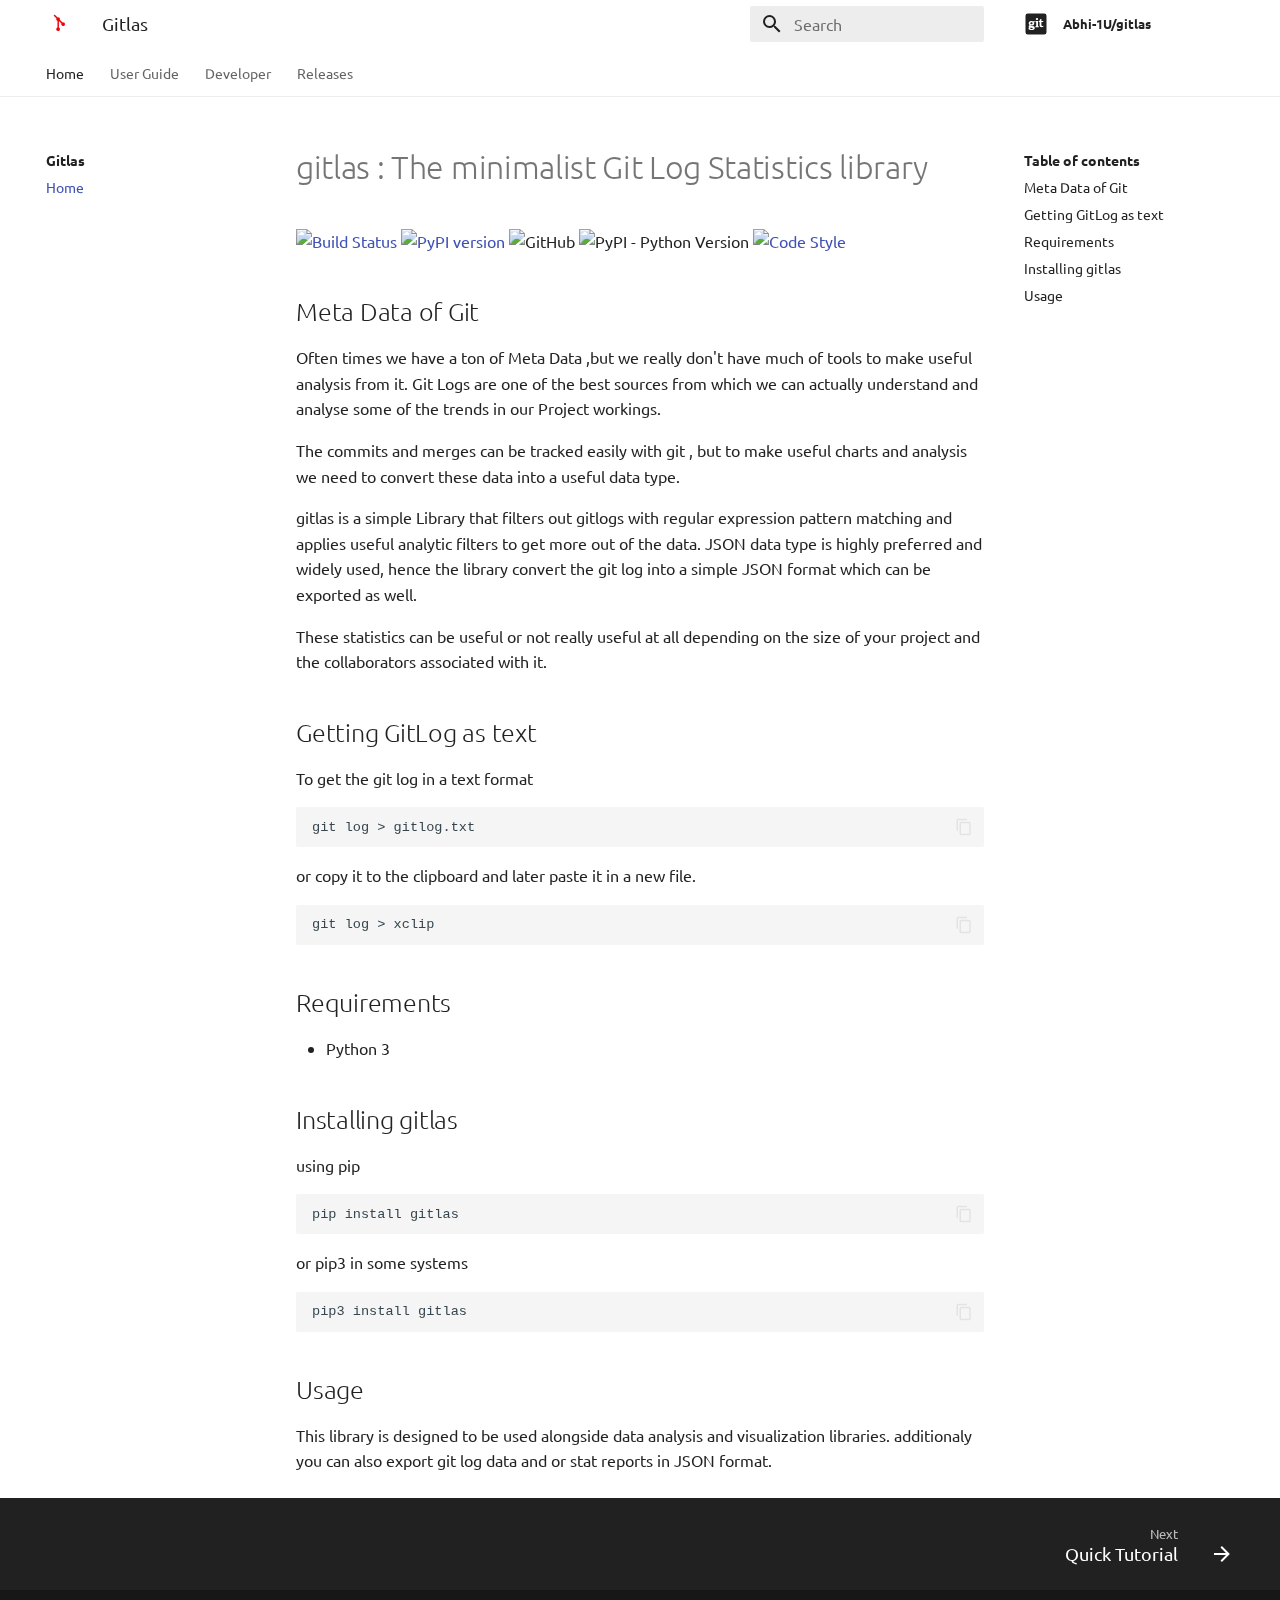
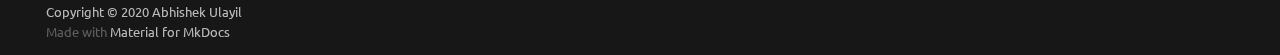
==== commit 97ccc9df: "Docs Update" ====
--- a/docs/index.html
+++ b/docs/index.html
@@ -5,31 +5,38 @@
 <html lang="en" class="no-js">
   <head>
     
+
       <meta charset="utf-8">
       <meta name="viewport" content="width=device-width,initial-scale=1">
       
       
       
-      <link rel="shortcut icon" href="assets/images/favicon.png">
-      <meta name="generator" content="mkdocs-1.1, mkdocs-material-5.1.5">
-    
-    
-      
-        <title>gitlas</title>
-      
-    
-    
-      <link rel="stylesheet" href="assets/stylesheets/main.df84b5fe.min.css">
-      
-        <link rel="stylesheet" href="assets/stylesheets/palette.8435c73a.min.css">
-      
-      
-        
-        
-        <meta name="theme-color" content="">
-      
-    
-    
+        <meta name="author" content="Abhishek Ulayil">
+      
+      <link rel="shortcut icon" href="gitlas-128.png">
+      <meta name="generator" content="mkdocs-1.1, mkdocs-material-5.5.11">
+    
+
+    
+      
+        <title>Gitlas</title>
+      
+    
+    
+      <link rel="stylesheet" href="assets/stylesheets/main.860688db.min.css">
+      
+        <link rel="stylesheet" href="assets/stylesheets/palette.943997b5.min.css">
+      
+      
+        
+        
+        <meta name="theme-color" content="#ffffff">
+      
+    
+    
+
+<!--<link rel="stylesheet" type="text/css" href="./css/themtoggle.css"/> -->
+
     
       
         <link href="https://fonts.gstatic.com" rel="preconnect" crossorigin>
@@ -48,8 +55,10 @@
   
     
     
-    <body dir="ltr" data-md-color-primary="white" data-md-color-accent="orange">
-  
+    
+    <body dir="ltr" data-md-color-scheme="default" data-md-color-primary="white" data-md-color-accent="blue">
+  
+    
     <input class="md-toggle" data-md-toggle="drawer" type="checkbox" id="__drawer" autocomplete="off">
     <input class="md-toggle" data-md-toggle="search" type="checkbox" id="__search" autocomplete="off">
     <label class="md-overlay" for="__drawer"></label>
@@ -67,10 +76,9 @@
     
       <header class="md-header" data-md-component="header">
   <nav class="md-header-nav md-grid" aria-label="Header">
-    <a href="." title="gitlas" class="md-header-nav__button md-logo" aria-label="gitlas">
-      
-  
-  <svg xmlns="http://www.w3.org/2000/svg" viewBox="0 0 24 24"><path d="M12 8a3 3 0 003-3 3 3 0 00-3-3 3 3 0 00-3 3 3 3 0 003 3m0 3.54C9.64 9.35 6.5 8 3 8v11c3.5 0 6.64 1.35 9 3.54 2.36-2.19 5.5-3.54 9-3.54V8c-3.5 0-6.64 1.35-9 3.54z"/></svg>
+    <a href="." title="Gitlas" class="md-header-nav__button md-logo" aria-label="Gitlas">
+      
+  <img src="gitlas-383.png" alt="logo">
 
     </a>
     <label class="md-header-nav__button md-icon" for="__drawer">
@@ -80,7 +88,7 @@
       
         <div class="md-header-nav__ellipsis">
           <span class="md-header-nav__topic md-ellipsis">
-            gitlas
+            Gitlas
           </span>
           <span class="md-header-nav__topic md-ellipsis">
             
@@ -122,6 +130,19 @@
 </div>
     
     
+      <div class="md-header-nav__source">
+        
+<a href="https://github.com/Abhi-1U/gitlas" title="Go to repository" class="md-source">
+  <div class="md-source__icon md-icon">
+    
+    <svg xmlns="http://www.w3.org/2000/svg" viewBox="0 0 448 512"><path d="M100.59 334.24c48.57 3.31 58.95 2.11 58.95 11.94 0 20-65.55 20.06-65.55 1.52.01-5.09 3.29-9.4 6.6-13.46zm27.95-116.64c-32.29 0-33.75 44.47-.75 44.47 32.51 0 31.71-44.47.75-44.47zM448 80v352a48 48 0 01-48 48H48a48 48 0 01-48-48V80a48 48 0 0148-48h352a48 48 0 0148 48zm-227 69.31c0 14.49 8.38 22.88 22.86 22.88 14.74 0 23.13-8.39 23.13-22.88S258.62 127 243.88 127c-14.48 0-22.88 7.84-22.88 22.31zM199.18 195h-49.55c-25-6.55-81.56-4.85-81.56 46.75 0 18.8 9.4 32 21.85 38.11C74.23 294.23 66.8 301 66.8 310.6c0 6.87 2.79 13.22 11.18 16.76-8.9 8.4-14 14.48-14 25.92C64 373.35 81.53 385 127.52 385c44.22 0 69.87-16.51 69.87-45.73 0-36.67-28.23-35.32-94.77-39.38l8.38-13.43c17 4.74 74.19 6.23 74.19-42.43 0-11.69-4.83-19.82-9.4-25.67l23.38-1.78zm84.34 109.84l-13-1.78c-3.82-.51-4.07-1-4.07-5.09V192.52h-52.6l-2.79 20.57c15.75 5.55 17 4.86 17 10.17V298c0 5.62-.31 4.58-17 6.87v20.06h72.42zM384 315l-6.87-22.37c-40.93 15.37-37.85-12.41-37.85-16.73v-60.72h37.85v-25.41h-35.82c-2.87 0-2 2.52-2-38.63h-24.18c-2.79 27.7-11.68 38.88-34 41.42v22.62c20.47 0 19.82-.85 19.82 2.54v66.57c0 28.72 11.43 40.91 41.67 40.91 14.45 0 30.45-4.83 41.38-10.2z"/></svg>
+  </div>
+  <div class="md-source__repository">
+    Abhi-1U/gitlas
+  </div>
+</a>
+      </div>
+    
   </nav>
 </header>
     
@@ -154,6 +175,19 @@
       
         <a href="quicktutorial/" class="md-tabs__link">
           User Guide
+        </a>
+      
+    </li>
+  
+
+      
+        
+  
+  
+    <li class="md-tabs__item">
+      
+        <a href="developers/" class="md-tabs__link">
+          Developer
         </a>
       
     </li>
@@ -187,14 +221,26 @@
                   <div class="md-sidebar__inner">
                     <nav class="md-nav md-nav--primary" aria-label="Navigation" data-md-level="0">
   <label class="md-nav__title" for="__drawer">
-    <a href="." title="gitlas" class="md-nav__button md-logo" aria-label="gitlas">
-      
-  
-  <svg xmlns="http://www.w3.org/2000/svg" viewBox="0 0 24 24"><path d="M12 8a3 3 0 003-3 3 3 0 00-3-3 3 3 0 00-3 3 3 3 0 003 3m0 3.54C9.64 9.35 6.5 8 3 8v11c3.5 0 6.64 1.35 9 3.54 2.36-2.19 5.5-3.54 9-3.54V8c-3.5 0-6.64 1.35-9 3.54z"/></svg>
-
-    </a>
-    gitlas
+    <a href="." title="Gitlas" class="md-nav__button md-logo" aria-label="Gitlas">
+      
+  <img src="gitlas-383.png" alt="logo">
+
+    </a>
+    Gitlas
   </label>
+  
+    <div class="md-nav__source">
+      
+<a href="https://github.com/Abhi-1U/gitlas" title="Go to repository" class="md-source">
+  <div class="md-source__icon md-icon">
+    
+    <svg xmlns="http://www.w3.org/2000/svg" viewBox="0 0 448 512"><path d="M100.59 334.24c48.57 3.31 58.95 2.11 58.95 11.94 0 20-65.55 20.06-65.55 1.52.01-5.09 3.29-9.4 6.6-13.46zm27.95-116.64c-32.29 0-33.75 44.47-.75 44.47 32.51 0 31.71-44.47.75-44.47zM448 80v352a48 48 0 01-48 48H48a48 48 0 01-48-48V80a48 48 0 0148-48h352a48 48 0 0148 48zm-227 69.31c0 14.49 8.38 22.88 22.86 22.88 14.74 0 23.13-8.39 23.13-22.88S258.62 127 243.88 127c-14.48 0-22.88 7.84-22.88 22.31zM199.18 195h-49.55c-25-6.55-81.56-4.85-81.56 46.75 0 18.8 9.4 32 21.85 38.11C74.23 294.23 66.8 301 66.8 310.6c0 6.87 2.79 13.22 11.18 16.76-8.9 8.4-14 14.48-14 25.92C64 373.35 81.53 385 127.52 385c44.22 0 69.87-16.51 69.87-45.73 0-36.67-28.23-35.32-94.77-39.38l8.38-13.43c17 4.74 74.19 6.23 74.19-42.43 0-11.69-4.83-19.82-9.4-25.67l23.38-1.78zm84.34 109.84l-13-1.78c-3.82-.51-4.07-1-4.07-5.09V192.52h-52.6l-2.79 20.57c15.75 5.55 17 4.86 17 10.17V298c0 5.62-.31 4.58-17 6.87v20.06h72.42zM384 315l-6.87-22.37c-40.93 15.37-37.85-12.41-37.85-16.73v-60.72h37.85v-25.41h-35.82c-2.87 0-2 2.52-2-38.63h-24.18c-2.79 27.7-11.68 38.88-34 41.42v22.62c20.47 0 19.82-.85 19.82 2.54v66.57c0 28.72 11.43 40.91 41.67 40.91 14.45 0 30.45-4.83 41.38-10.2z"/></svg>
+  </div>
+  <div class="md-source__repository">
+    Abhi-1U/gitlas
+  </div>
+</a>
+    </div>
   
   <ul class="md-nav__list" data-md-scrollfix>
     
@@ -214,9 +260,7 @@
     
       <label class="md-nav__link md-nav__link--active" for="__toc">
         Home
-        <span class="md-nav__icon md-icon">
-          <svg xmlns="http://www.w3.org/2000/svg" viewBox="0 0 24 24"><path d="M3 9h14V7H3v2m0 4h14v-2H3v2m0 4h14v-2H3v2m16 0h2v-2h-2v2m0-10v2h2V7h-2m0 6h2v-2h-2v2z"/></svg>
-        </span>
+        <span class="md-nav__icon md-icon"></span>
       </label>
     
     <a href="." title="Home" class="md-nav__link md-nav__link--active">
@@ -231,9 +275,7 @@
   
   
     <label class="md-nav__title" for="__toc">
-      <span class="md-nav__icon md-icon">
-        <svg xmlns="http://www.w3.org/2000/svg" viewBox="0 0 24 24"><path d="M20 11v2H8l5.5 5.5-1.42 1.42L4.16 12l7.92-7.92L13.5 5.5 8 11h12z"/></svg>
-      </span>
+      <span class="md-nav__icon md-icon"></span>
       Table of contents
     </label>
     <ul class="md-nav__list" data-md-scrollfix>
@@ -291,15 +333,11 @@
     
     <label class="md-nav__link" for="nav-2">
       User Guide
-      <span class="md-nav__icon md-icon">
-        <svg xmlns="http://www.w3.org/2000/svg" viewBox="0 0 24 24"><path d="M8.59 16.58L13.17 12 8.59 7.41 10 6l6 6-6 6-1.41-1.42z"/></svg>
-      </span>
+      <span class="md-nav__icon md-icon"></span>
     </label>
     <nav class="md-nav" aria-label="User Guide" data-md-level="1">
       <label class="md-nav__title" for="nav-2">
-        <span class="md-nav__icon md-icon">
-          <svg xmlns="http://www.w3.org/2000/svg" viewBox="0 0 24 24"><path d="M20 11v2H8l5.5 5.5-1.42 1.42L4.16 12l7.92-7.92L13.5 5.5 8 11h12z"/></svg>
-        </span>
+        <span class="md-nav__icon md-icon"></span>
         User Guide
       </label>
       <ul class="md-nav__list" data-md-scrollfix>
@@ -317,10 +355,98 @@
   </li>
 
         
+          
+          
+          
+
+
+  <li class="md-nav__item md-nav__item--nested">
+    
+      <input class="md-nav__toggle md-toggle" data-md-toggle="nav-2-2" type="checkbox" id="nav-2-2">
+    
+    <label class="md-nav__link" for="nav-2-2">
+      Reference
+      <span class="md-nav__icon md-icon"></span>
+    </label>
+    <nav class="md-nav" aria-label="Reference" data-md-level="2">
+      <label class="md-nav__title" for="nav-2-2">
+        <span class="md-nav__icon md-icon"></span>
+        Reference
+      </label>
+      <ul class="md-nav__list" data-md-scrollfix>
+        
+        
+          
+          
+          
+
+
+  <li class="md-nav__item md-nav__item--nested">
+    
+      <input class="md-nav__toggle md-toggle" data-md-toggle="nav-2-2-1" type="checkbox" id="nav-2-2-1">
+    
+    <label class="md-nav__link" for="nav-2-2-1">
+      gitlas.core
+      <span class="md-nav__icon md-icon"></span>
+    </label>
+    <nav class="md-nav" aria-label="gitlas.core" data-md-level="3">
+      <label class="md-nav__title" for="nav-2-2-1">
+        <span class="md-nav__icon md-icon"></span>
+        gitlas.core
+      </label>
+      <ul class="md-nav__list" data-md-scrollfix>
+        
+        
+          
+          
+          
+
+
+  <li class="md-nav__item">
+    <a href="gitlas/" title="Introduction" class="md-nav__link">
+      Introduction
+    </a>
+  </li>
+
+        
+          
+          
+          
+
+
+  <li class="md-nav__item">
+    <a href="gitlas.core.commit/" title="gitlas.core.Commit" class="md-nav__link">
+      gitlas.core.Commit
+    </a>
+  </li>
+
+        
+          
+          
+          
+
+
+  <li class="md-nav__item">
+    <a href="gitlas.core.log/" title="gitlas.core.Log" class="md-nav__link">
+      gitlas.core.Log
+    </a>
+  </li>
+
+        
       </ul>
     </nav>
   </li>
 
+        
+      </ul>
+    </nav>
+  </li>
+
+        
+      </ul>
+    </nav>
+  </li>
+
     
       
       
@@ -332,16 +458,50 @@
       <input class="md-nav__toggle md-toggle" data-md-toggle="nav-3" type="checkbox" id="nav-3">
     
     <label class="md-nav__link" for="nav-3">
+      Developer
+      <span class="md-nav__icon md-icon"></span>
+    </label>
+    <nav class="md-nav" aria-label="Developer" data-md-level="1">
+      <label class="md-nav__title" for="nav-3">
+        <span class="md-nav__icon md-icon"></span>
+        Developer
+      </label>
+      <ul class="md-nav__list" data-md-scrollfix>
+        
+        
+          
+          
+          
+
+
+  <li class="md-nav__item">
+    <a href="developers/" title="Contributions" class="md-nav__link">
+      Contributions
+    </a>
+  </li>
+
+        
+      </ul>
+    </nav>
+  </li>
+
+    
+      
+      
+      
+
+
+  <li class="md-nav__item md-nav__item--nested">
+    
+      <input class="md-nav__toggle md-toggle" data-md-toggle="nav-4" type="checkbox" id="nav-4">
+    
+    <label class="md-nav__link" for="nav-4">
       Releases
-      <span class="md-nav__icon md-icon">
-        <svg xmlns="http://www.w3.org/2000/svg" viewBox="0 0 24 24"><path d="M8.59 16.58L13.17 12 8.59 7.41 10 6l6 6-6 6-1.41-1.42z"/></svg>
-      </span>
+      <span class="md-nav__icon md-icon"></span>
     </label>
     <nav class="md-nav" aria-label="Releases" data-md-level="1">
-      <label class="md-nav__title" for="nav-3">
-        <span class="md-nav__icon md-icon">
-          <svg xmlns="http://www.w3.org/2000/svg" viewBox="0 0 24 24"><path d="M20 11v2H8l5.5 5.5-1.42 1.42L4.16 12l7.92-7.92L13.5 5.5 8 11h12z"/></svg>
-        </span>
+      <label class="md-nav__title" for="nav-4">
+        <span class="md-nav__icon md-icon"></span>
         Releases
       </label>
       <ul class="md-nav__list" data-md-scrollfix>
@@ -382,9 +542,7 @@
   
   
     <label class="md-nav__title" for="__toc">
-      <span class="md-nav__icon md-icon">
-        <svg xmlns="http://www.w3.org/2000/svg" viewBox="0 0 24 24"><path d="M20 11v2H8l5.5 5.5-1.42 1.42L4.16 12l7.92-7.92L13.5 5.5 8 11h12z"/></svg>
-      </span>
+      <span class="md-nav__icon md-icon"></span>
       Table of contents
     </label>
     <ul class="md-nav__list" data-md-scrollfix>
@@ -440,14 +598,15 @@
                   
                 
                 
-                <h1 id="gitlas-the-minimalist-git-log-statistics-library">GitLas :The minimalist Git Log Statistics library</h1>
-<p><a href="https://travis-ci.org/Abhi-1U/gitlas"><img alt="Build Status" src="https://travis-ci.org/Abhi-1U/gitlas.svg?branch=master" /></a> <a href="https://badge.fury.io/py/gitlas"><img alt="PyPI version" src="https://badge.fury.io/py/gitlas.svg" /></a>  <img alt="GitHub" src="https://img.shields.io/github/license/Abhi-1U/gitlas" /> <img alt="PyPI - Python Version" src="https://img.shields.io/pypi/pyversions/gitlas?color=red" /></p>
+                <h1 id="gitlas-the-minimalist-git-log-statistics-library">gitlas : The minimalist Git Log Statistics library</h1>
+<p><a href="https://travis-ci.org/Abhi-1U/gitlas"><img alt="Build Status" src="https://travis-ci.org/Abhi-1U/gitlas.svg?branch=master" /></a> <a href="https://badge.fury.io/py/gitlas"><img alt="PyPI version" src="https://badge.fury.io/py/gitlas.svg" /></a>  <img alt="GitHub" src="https://img.shields.io/github/license/Abhi-1U/gitlas" /> <img alt="PyPI - Python Version" src="https://img.shields.io/pypi/pyversions/gitlas?color=red" />
+  <a href="https://github.com/psf/black"><img alt="Code Style" src="https://img.shields.io/badge/code%20style-black-black" /></a></p>
 <h2 id="meta-data-of-git">Meta Data of Git</h2>
 <p>Often times we have a ton of Meta Data ,but we really don't have much of tools to make useful
 analysis from it.
 Git Logs are one of the best sources from which we can actually understand and analyse some of the trends in our Project workings.</p>
 <p>The commits and merges can be tracked easily with git , but to make useful charts and analysis we need to convert these data into a useful data type.</p>
-<p>GitLas is a simple Library that filters out gitlogs with regular expression pattern matching and applies useful analytic filters to get more out of the data. JSON data type is highly preferred and widely used, hence the library convert the git log into a simple JSON format which can be exported as well. </p>
+<p>gitlas is a simple Library that filters out gitlogs with regular expression pattern matching and applies useful analytic filters to get more out of the data. JSON data type is highly preferred and widely used, hence the library convert the git log into a simple JSON format which can be exported as well. </p>
 <p>These statistics can be useful or not really useful at all depending on the size of your project and the collaborators associated with it.</p>
 <h2 id="getting-gitlog-as-text">Getting GitLog as text</h2>
 <p>To get the git log in a text format</p>
@@ -455,7 +614,7 @@
 </code></pre></div>
 
 <p>or copy it to the clipboard and later paste it in a new file.  </p>
-<div class="highlight"><pre><span></span><code>git log &gt; clip
+<div class="highlight"><pre><span></span><code>git log &gt; xclip
 </code></pre></div>
 
 <h2 id="requirements">Requirements</h2>
@@ -471,7 +630,7 @@
 </code></pre></div>
 
 <h2 id="usage">Usage</h2>
-<p>This library is designed to be used alongside data analysis and visualization libraries. additionaly you can also export git log data and or stat reports in JSON format</p>
+<p>This library is designed to be used alongside data analysis and visualization libraries. additionaly you can also export git log data and or stat reports in JSON format.</p>
                 
               
               
@@ -484,7 +643,18 @@
         </div>
       </main>
       
-        
+<!--
+<div class="theme-switch-wrapper">
+    <label class="theme-switch" for="checkbox">
+        <input type="checkbox" id="checkbox" />
+        <div class="slider round"></div>
+    </label>
+</div>
+ <script src="./js/theme.js"></script>
+<script>
+    loadthemepreference();
+</script> -->
+
 <footer class="md-footer">
   
     <div class="md-footer-nav">
@@ -512,6 +682,10 @@
     <div class="md-footer-meta__inner md-grid">
       <div class="md-footer-copyright">
         
+          <div class="md-footer-copyright__highlight">
+            Copyright &#169; 2020 Abhishek Ulayil
+          </div>
+        
         Made with
         <a href="https://squidfunk.github.io/mkdocs-material/" target="_blank" rel="noopener">
           Material for MkDocs
@@ -521,18 +695,18 @@
     </div>
   </div>
 </footer>
-      
+
     </div>
     
-      <script src="assets/javascripts/vendor.83fe6e3c.min.js"></script>
-      <script src="assets/javascripts/bundle.7e1cb91c.min.js"></script><script id="__lang" type="application/json">{"clipboard.copy": "Copy to clipboard", "clipboard.copied": "Copied to clipboard", "search.config.lang": "en", "search.config.pipeline": "trimmer, stopWordFilter", "search.config.separator": "[\\s\\-]+", "search.result.placeholder": "Type to start searching", "search.result.none": "No matching documents", "search.result.one": "1 matching document", "search.result.other": "# matching documents"}</script>
+      <script src="assets/javascripts/vendor.df0def68.min.js"></script>
+      <script src="assets/javascripts/bundle.ba57d267.min.js"></script><script id="__lang" type="application/json">{"clipboard.copy": "Copy to clipboard", "clipboard.copied": "Copied to clipboard", "search.config.lang": "en", "search.config.pipeline": "trimmer, stopWordFilter", "search.config.separator": "[\\s\\-]+", "search.result.placeholder": "Type to start searching", "search.result.none": "No matching documents", "search.result.one": "1 matching document", "search.result.other": "# matching documents"}</script>
       
       <script>
         app = initialize({
           base: ".",
           features: ["instant", "tabs"],
           search: Object.assign({
-            worker: "assets/javascripts/worker/search.37585f48.min.js"
+            worker: "assets/javascripts/worker/search.5eca75d3.min.js"
           }, typeof search !== "undefined" && search)
         })
       </script>
--- a/docs/assets/stylesheets/main.860688db.min.css
+++ b/docs/assets/stylesheets/main.860688db.min.css
@@ -0,0 +1,3 @@
+html{box-sizing:border-box}*,*::before,*::after{box-sizing:inherit}html{-webkit-text-size-adjust:none;-moz-text-size-adjust:none;-ms-text-size-adjust:none;text-size-adjust:none}body{margin:0}hr{box-sizing:content-box;overflow:visible}a,button,label,input{-webkit-tap-highlight-color:transparent}a{color:inherit;text-decoration:none}small{font-size:80%}sub,sup{line-height:1em}img{border-style:none}table{border-collapse:separate;border-spacing:0}td,th{font-weight:normal;vertical-align:top}button{margin:0;padding:0;font-size:inherit;background:transparent;border:0}input{border:0;outline:none}:root{--md-default-fg-color: hsla(0, 0%, 0%, 0.87);--md-default-fg-color--light: hsla(0, 0%, 0%, 0.54);--md-default-fg-color--lighter: hsla(0, 0%, 0%, 0.32);--md-default-fg-color--lightest: hsla(0, 0%, 0%, 0.07);--md-default-bg-color: hsla(0, 0%, 100%, 1);--md-default-bg-color--light: hsla(0, 0%, 100%, 0.7);--md-default-bg-color--lighter: hsla(0, 0%, 100%, 0.3);--md-default-bg-color--lightest: hsla(0, 0%, 100%, 0.12);--md-primary-fg-color: hsla(231, 48%, 48%, 1);--md-primary-fg-color--light: hsla(230, 44%, 64%, 1);--md-primary-fg-color--dark: hsla(232, 54%, 41%, 1);--md-primary-bg-color: hsla(0, 0%, 100%, 1);--md-primary-bg-color--light: hsla(0, 0%, 100%, 0.7);--md-accent-fg-color: hsla(231, 99%, 66%, 1);--md-accent-fg-color--transparent: hsla(231, 99%, 66%, 0.1);--md-accent-bg-color: hsla(0, 0%, 100%, 1);--md-accent-bg-color--light: hsla(0, 0%, 100%, 0.7)}:root>*{--md-code-fg-color: hsla(200, 18%, 26%, 1);--md-code-bg-color: hsla(0, 0%, 96%, 1);--md-code-hl-color: hsla(60, 100%, 50%, 0.5);--md-code-hl-number-color: hsla(0, 67%, 50%, 1);--md-code-hl-special-color: hsla(340, 83%, 47%, 1);--md-code-hl-function-color: hsla(291, 45%, 50%, 1);--md-code-hl-constant-color: hsla(250, 63%, 60%, 1);--md-code-hl-keyword-color: hsla(219, 54%, 51%, 1);--md-code-hl-string-color: hsla(150, 63%, 30%, 1);--md-code-hl-name-color: var(--md-code-fg-color);--md-code-hl-operator-color: var(--md-default-fg-color--light);--md-code-hl-punctuation-color: var(--md-default-fg-color--light);--md-code-hl-comment-color: var(--md-default-fg-color--light);--md-code-hl-generic-color: var(--md-default-fg-color--light);--md-code-hl-variable-color: var(--md-default-fg-color--light);--md-typeset-color: var(--md-default-fg-color);--md-typeset-a-color: var(--md-primary-fg-color);--md-typeset-mark-color: hsla(60, 100%, 50%, 0.5);--md-typeset-del-color: hsla(6, 90%, 60%, 0.15);--md-typeset-ins-color: hsla(150, 90%, 44%, 0.15);--md-typeset-kbd-color: hsla(0, 0%, 98%, 1);--md-typeset-kbd-accent-color: hsla(0, 100%, 100%, 1);--md-typeset-kbd-border-color: hsla(0, 0%, 72%, 1);--md-admonition-fg-color: var(--md-default-fg-color);--md-admonition-bg-color: var(--md-default-bg-color);--md-footer-fg-color: hsla(0, 0%, 100%, 1);--md-footer-fg-color--light: hsla(0, 0%, 100%, 0.7);--md-footer-fg-color--lighter: hsla(0, 0%, 100%, 0.3);--md-footer-bg-color: hsla(0, 0%, 0%, 0.87);--md-footer-bg-color--dark: hsla(0, 0%, 0%, 0.32)}.md-icon svg{display:block;width:1.2rem;height:1.2rem;margin:0 auto;fill:currentColor}body{-webkit-font-smoothing:antialiased;-moz-osx-font-smoothing:grayscale}body,input{color:var(--md-typeset-color);font-feature-settings:"kern","liga";font-family:-apple-system,BlinkMacSystemFont,Helvetica,Arial,sans-serif}code,pre,kbd{color:var(--md-typeset-color);font-feature-settings:"kern";font-family:SFMono-Regular,Consolas,Menlo,monospace}:root{--md-typeset-table--ascending: url('data:image/svg+xml;charset=utf-8,<svg xmlns="http://www.w3.org/2000/svg" viewBox="0 0 24 24"><path d="M11 4h2v12l5.5-5.5 1.42 1.42L12 19.84l-7.92-7.92L5.5 10.5 11 16V4z"/></svg>');--md-typeset-table--descending: url('data:image/svg+xml;charset=utf-8,<svg xmlns="http://www.w3.org/2000/svg" viewBox="0 0 24 24"><path d="M13 20h-2V8l-5.5 5.5-1.42-1.42L12 4.16l7.92 7.92-1.42 1.42L13 8v12z"/></svg>')}.md-typeset{font-size:.8rem;line-height:1.6;-webkit-print-color-adjust:exact;color-adjust:exact}@media print{.md-typeset{font-size:.68rem}}.md-typeset p,.md-typeset ul,.md-typeset ol,.md-typeset blockquote{margin:1em 0}.md-typeset h1{margin:0 0 1.25em;color:var(--md-default-fg-color--light);font-weight:300;font-size:2em;line-height:1.3;letter-spacing:-0.01em}.md-typeset h2{margin:1.6em 0 .64em;font-weight:300;font-size:1.5625em;line-height:1.4;letter-spacing:-0.01em}.md-typeset h3{margin:1.6em 0 .8em;font-weight:400;font-size:1.25em;line-height:1.5;letter-spacing:-0.01em}.md-typeset h2+h3{margin-top:.8em}.md-typeset h4{margin:1em 0;font-weight:700;letter-spacing:-0.01em}.md-typeset h5,.md-typeset h6{margin:1.25em 0;color:var(--md-default-fg-color--light);font-weight:700;font-size:.8em;letter-spacing:-0.01em}.md-typeset h5{text-transform:uppercase}.md-typeset hr{margin:1.5em 0;border-bottom:.05rem dotted var(--md-default-fg-color--lighter)}.md-typeset a{color:var(--md-typeset-a-color);word-break:break-word}.md-typeset a,.md-typeset a::before{transition:color 125ms}.md-typeset a:focus,.md-typeset a:hover{color:var(--md-accent-fg-color)}.md-typeset code,.md-typeset pre,.md-typeset kbd{color:var(--md-code-fg-color);direction:ltr}@media print{.md-typeset code,.md-typeset pre,.md-typeset kbd{white-space:pre-wrap}}.md-typeset code{padding:0 .2941176471em;font-size:.85em;word-break:break-word;background-color:var(--md-code-bg-color);border-radius:.1rem;-webkit-box-decoration-break:clone;box-decoration-break:clone}.md-typeset h1 code,.md-typeset h2 code,.md-typeset h3 code,.md-typeset h4 code,.md-typeset h5 code,.md-typeset h6 code{margin:initial;padding:initial;background-color:transparent;box-shadow:none}.md-typeset a>code{color:currentColor}.md-typeset pre{position:relative;margin:1em 0;line-height:1.4}.md-typeset pre>code{display:block;margin:0;padding:.7720588235em 1.1764705882em;overflow:auto;word-break:normal;box-shadow:none;-webkit-box-decoration-break:slice;box-decoration-break:slice;touch-action:auto;scrollbar-width:thin;scrollbar-color:var(--md-default-fg-color--lighter) transparent}.md-typeset pre>code:hover{scrollbar-color:var(--md-accent-fg-color) transparent}.md-typeset pre>code::-webkit-scrollbar{width:.2rem;height:.2rem}.md-typeset pre>code::-webkit-scrollbar-thumb{background-color:var(--md-default-fg-color--lighter)}.md-typeset pre>code::-webkit-scrollbar-thumb:hover{background-color:var(--md-accent-fg-color)}@media screen and (max-width: 44.9375em){.md-typeset>pre{margin:1em -0.8rem}.md-typeset>pre code{border-radius:0}}.md-typeset kbd{display:inline-block;padding:0 .6666666667em;color:var(--md-default-fg-color);font-size:.75em;vertical-align:text-top;word-break:break-word;background-color:var(--md-typeset-kbd-color);border-radius:.1rem;box-shadow:0 .1rem 0 .05rem var(--md-typeset-kbd-border-color),0 .1rem 0 var(--md-typeset-kbd-border-color),0 -0.1rem .2rem var(--md-typeset-kbd-accent-color) inset}.md-typeset mark{color:inherit;word-break:break-word;background-color:var(--md-typeset-mark-color);-webkit-box-decoration-break:clone;box-decoration-break:clone}.md-typeset abbr{text-decoration:none;border-bottom:.05rem dotted var(--md-default-fg-color--light);cursor:help}.md-typeset small{opacity:.75}.md-typeset sup,.md-typeset sub{margin-left:.078125em}[dir=rtl] .md-typeset sup,[dir=rtl] .md-typeset sub{margin-right:.078125em;margin-left:initial}.md-typeset blockquote{padding-left:.6rem;color:var(--md-default-fg-color--light);border-left:.2rem solid var(--md-default-fg-color--lighter)}[dir=rtl] .md-typeset blockquote{padding-right:.6rem;padding-left:initial;border-right:.2rem solid var(--md-default-fg-color--lighter);border-left:initial}.md-typeset ul{list-style-type:disc}.md-typeset ul,.md-typeset ol{margin-left:.625em;padding:0}[dir=rtl] .md-typeset ul,[dir=rtl] .md-typeset ol{margin-right:.625em;margin-left:initial}.md-typeset ul ol,.md-typeset ol ol{list-style-type:lower-alpha}.md-typeset ul ol ol,.md-typeset ol ol ol{list-style-type:lower-roman}.md-typeset ul li,.md-typeset ol li{margin-bottom:.5em;margin-left:1.25em}[dir=rtl] .md-typeset ul li,[dir=rtl] .md-typeset ol li{margin-right:1.25em;margin-left:initial}.md-typeset ul li p,.md-typeset ul li blockquote,.md-typeset ol li p,.md-typeset ol li blockquote{margin:.5em 0}.md-typeset ul li:last-child,.md-typeset ol li:last-child{margin-bottom:0}.md-typeset ul li ul,.md-typeset ul li ol,.md-typeset ol li ul,.md-typeset ol li ol{margin:.5em 0 .5em .625em}[dir=rtl] .md-typeset ul li ul,[dir=rtl] .md-typeset ul li ol,[dir=rtl] .md-typeset ol li ul,[dir=rtl] .md-typeset ol li ol{margin-right:.625em;margin-left:initial}.md-typeset dd{margin:1em 0 1.5em 1.875em}[dir=rtl] .md-typeset dd{margin-right:1.875em;margin-left:initial}.md-typeset img,.md-typeset svg{max-width:100%;height:auto}.md-typeset img[align=left],.md-typeset svg[align=left]{margin:1em;margin-left:0}.md-typeset img[align=right],.md-typeset svg[align=right]{margin:1em;margin-right:0}.md-typeset img[align]:only-child,.md-typeset svg[align]:only-child{margin-top:0}.md-typeset figure{width:-webkit-fit-content;width:-moz-fit-content;width:fit-content;max-width:100%;margin:0 auto;text-align:center}.md-typeset figcaption{max-width:24rem;margin:.5em auto;font-style:italic}.md-typeset iframe{max-width:100%}.md-typeset table:not([class]){display:inline-block;max-width:100%;overflow:auto;font-size:.64rem;background:var(--md-default-bg-color);border-radius:.1rem;box-shadow:0 .2rem .5rem rgba(0,0,0,.05),0 0 .05rem rgba(0,0,0,.1);touch-action:auto}.md-typeset table:not([class])+*{margin-top:1.5em}.md-typeset table:not([class]) th>*:first-child,.md-typeset table:not([class]) td>*:first-child{margin-top:0}.md-typeset table:not([class]) th>*:last-child,.md-typeset table:not([class]) td>*:last-child{margin-bottom:0}.md-typeset table:not([class]) th:not([align]),.md-typeset table:not([class]) td:not([align]){text-align:left}[dir=rtl] .md-typeset table:not([class]) th:not([align]),[dir=rtl] .md-typeset table:not([class]) td:not([align]){text-align:right}.md-typeset table:not([class]) th{min-width:5rem;padding:.9375em 1.25em;color:var(--md-default-bg-color);vertical-align:top;background-color:var(--md-default-fg-color--light)}.md-typeset table:not([class]) th a{color:inherit}.md-typeset table:not([class]) td{padding:.9375em 1.25em;vertical-align:top;border-top:.05rem solid var(--md-default-fg-color--lightest)}.md-typeset table:not([class]) tr{transition:background-color 125ms}.md-typeset table:not([class]) tr:hover{background-color:rgba(0,0,0,.035);box-shadow:0 .05rem 0 var(--md-default-bg-color) inset}.md-typeset table:not([class]) tr:first-child td{border-top:0}.md-typeset table:not([class]) a{word-break:normal}.md-typeset table th[role=columnheader]{cursor:pointer}.md-typeset table th[role=columnheader]::after{display:inline-block;width:1.2em;height:1.2em;margin-left:.5em;vertical-align:sub;-webkit-mask-repeat:no-repeat;mask-repeat:no-repeat;content:" "}.md-typeset table th[role=columnheader][aria-sort=ascending]::after{background-color:currentColor;-webkit-mask-image:var(--md-typeset-table--ascending);mask-image:var(--md-typeset-table--ascending)}.md-typeset table th[role=columnheader][aria-sort=descending]::after{background-color:currentColor;-webkit-mask-image:var(--md-typeset-table--descending);mask-image:var(--md-typeset-table--descending)}.md-typeset__scrollwrap{margin:1em -0.8rem;overflow-x:auto;touch-action:auto}.md-typeset__table{display:inline-block;margin-bottom:.5em;padding:0 .8rem}.md-typeset__table table{display:table;width:100%;margin:0;overflow:hidden}html{height:100%;overflow-x:hidden;font-size:125%}@media screen and (min-width: 100em){html{font-size:137.5%}}@media screen and (min-width: 125em){html{font-size:150%}}body{position:relative;display:flex;flex-direction:column;width:100%;min-height:100%;font-size:.5rem;background-color:var(--md-default-bg-color)}@media screen and (max-width: 59.9375em){body[data-md-state=lock]{position:fixed}}@media print{body{display:block}}hr{display:block;height:.05rem;padding:0;border:0}.md-grid{max-width:61rem;margin-right:auto;margin-left:auto}.md-container{display:flex;flex-direction:column;flex-grow:1}@media print{.md-container{display:block}}.md-main{flex-grow:1}.md-main__inner{display:flex;height:100%;margin-top:1.5rem}.md-ellipsis{display:block;overflow:hidden;white-space:nowrap;text-overflow:ellipsis}.md-toggle{display:none}.md-overlay{position:fixed;top:0;z-index:3;width:0;height:0;background-color:rgba(0,0,0,.54);opacity:0;transition:width 0ms 250ms,height 0ms 250ms,opacity 250ms}@media screen and (max-width: 76.1875em){[data-md-toggle=drawer]:checked~.md-overlay{width:100%;height:100%;opacity:1;transition:width 0ms,height 0ms,opacity 250ms}}.md-skip{position:fixed;z-index:-1;margin:.5rem;padding:.3rem .5rem;color:var(--md-default-bg-color);font-size:.64rem;background-color:var(--md-default-fg-color);border-radius:.1rem;transform:translateY(0.4rem);opacity:0}.md-skip:focus{z-index:10;transform:translateY(0);opacity:1;transition:transform 250ms cubic-bezier(0.4, 0, 0.2, 1),opacity 175ms 75ms}@page{margin:25mm}.md-announce{overflow:auto;background-color:var(--md-footer-bg-color)}.md-announce__inner{margin:.6rem auto;padding:0 .8rem;color:var(--md-footer-fg-color);font-size:.7rem}@media print{.md-announce{display:none}}.md-typeset .md-button{display:inline-block;padding:.625em 2em;color:var(--md-primary-fg-color);font-weight:700;border:.1rem solid currentColor;border-radius:.1rem;transition:color 125ms,background-color 125ms,border-color 125ms}.md-typeset .md-button--primary{color:var(--md-primary-bg-color);background-color:var(--md-primary-fg-color);border-color:var(--md-primary-fg-color)}.md-typeset .md-button:focus,.md-typeset .md-button:hover{color:var(--md-accent-bg-color);background-color:var(--md-accent-fg-color);border-color:var(--md-accent-fg-color)}.md-clipboard{position:absolute;top:.5em;right:.5em;z-index:1;width:1.5em;height:1.5em;color:var(--md-default-fg-color--lightest);border-radius:.1rem;cursor:pointer;transition:color 125ms}@media print{.md-clipboard{display:none}}.md-clipboard svg{width:1.125em;height:1.125em}pre:hover .md-clipboard{color:var(--md-default-fg-color--light)}pre .md-clipboard:focus,pre .md-clipboard:hover{color:var(--md-accent-fg-color)}.md-content{flex:1;max-width:100%}@media screen and (min-width: 60em)and (max-width: 76.1875em){.md-content{max-width:calc(100% - 12.1rem)}}@media screen and (min-width: 76.25em){.md-content{max-width:calc(100% - 12.1rem * 2)}}.md-content__inner{margin:0 .8rem 1.2rem;padding-top:.6rem}@media screen and (min-width: 76.25em){.md-content__inner{margin-right:1.2rem;margin-left:1.2rem}}.md-content__inner::before{display:block;height:.4rem;content:""}.md-content__inner>:last-child{margin-bottom:0}.md-content__button{float:right;margin:.4rem 0;margin-left:.4rem;padding:0}[dir=rtl] .md-content__button{float:left;margin-right:.4rem;margin-left:initial}[dir=rtl] .md-content__button svg{transform:scaleX(-1)}.md-typeset .md-content__button{color:var(--md-default-fg-color--lighter)}.md-content__button svg{display:inline;vertical-align:top}@media print{.md-content__button{display:none}}.md-dialog{box-shadow:0 2px 2px 0 rgba(0,0,0,.14),0 1px 5px 0 rgba(0,0,0,.12),0 3px 1px -2px rgba(0,0,0,.2);position:fixed;right:.8rem;bottom:.8rem;left:initial;z-index:2;display:block;min-width:11.1rem;padding:.4rem .6rem;color:var(--md-default-bg-color);font-size:.7rem;background:var(--md-default-fg-color);border:none;border-radius:.1rem;transform:translateY(100%);opacity:0;transition:transform 0ms 400ms,opacity 400ms}[dir=rtl] .md-dialog{right:initial;left:.8rem}.md-dialog[data-md-state=open]{transform:translateY(0);opacity:1;transition:transform 400ms cubic-bezier(0.075, 0.85, 0.175, 1),opacity 400ms}@media print{.md-dialog{display:none}}.md-header{position:-webkit-sticky;position:sticky;top:0;right:0;left:0;z-index:2;height:2.4rem;color:var(--md-primary-bg-color);background-color:var(--md-primary-fg-color);box-shadow:0 0 .2rem rgba(0,0,0,0),0 .2rem .4rem rgba(0,0,0,0);transition:color 250ms,background-color 250ms}.no-js .md-header{box-shadow:none;transition:none}.md-header[data-md-state=shadow]{box-shadow:0 0 .2rem rgba(0,0,0,.1),0 .2rem .4rem rgba(0,0,0,.2);transition:color 250ms,background-color 250ms,box-shadow 250ms}@media print{.md-header{display:none}}.md-header-nav{display:flex;padding:0 .2rem}.md-header-nav__button{position:relative;z-index:1;display:block;margin:.2rem;padding:.4rem;cursor:pointer;transition:opacity 250ms}[dir=rtl] .md-header-nav__button svg{transform:scaleX(-1)}.md-header-nav__button:focus,.md-header-nav__button:hover{opacity:.7}.md-header-nav__button.md-logo{margin:.2rem;padding:.4rem}.md-header-nav__button.md-logo img,.md-header-nav__button.md-logo svg{display:block;width:1.2rem;height:1.2rem;fill:currentColor}.no-js .md-header-nav__button[for=__search]{display:none}@media screen and (min-width: 60em){.md-header-nav__button[for=__search]{display:none}}@media screen and (max-width: 76.1875em){.md-header-nav__button.md-logo{display:none}}@media screen and (min-width: 76.25em){.md-header-nav__button[for=__drawer]{display:none}}.md-header-nav__topic{position:absolute;width:100%;transition:transform 400ms cubic-bezier(0.1, 0.7, 0.1, 1),opacity 150ms}.md-header-nav__topic+.md-header-nav__topic{z-index:-1;transform:translateX(1.25rem);opacity:0;transition:transform 400ms cubic-bezier(1, 0.7, 0.1, 0.1),opacity 150ms;pointer-events:none}[dir=rtl] .md-header-nav__topic+.md-header-nav__topic{transform:translateX(-1.25rem)}.no-js .md-header-nav__topic{position:initial}.no-js .md-header-nav__topic+.md-header-nav__topic{display:none}.md-header-nav__title{flex-grow:1;padding:0 1rem;font-size:.9rem;line-height:2.4rem}.md-header-nav__title[data-md-state=active] .md-header-nav__topic{z-index:-1;transform:translateX(-1.25rem);opacity:0;transition:transform 400ms cubic-bezier(1, 0.7, 0.1, 0.1),opacity 150ms;pointer-events:none}[dir=rtl] .md-header-nav__title[data-md-state=active] .md-header-nav__topic{transform:translateX(1.25rem)}.md-header-nav__title[data-md-state=active] .md-header-nav__topic+.md-header-nav__topic{z-index:0;transform:translateX(0);opacity:1;transition:transform 400ms cubic-bezier(0.1, 0.7, 0.1, 1),opacity 150ms;pointer-events:initial}.md-header-nav__title>.md-header-nav__ellipsis{position:relative;width:100%;height:100%}.md-header-nav__source{display:none}@media screen and (min-width: 60em){.md-header-nav__source{display:block;width:11.7rem;max-width:11.7rem;margin-left:1rem}[dir=rtl] .md-header-nav__source{margin-right:1rem;margin-left:initial}}@media screen and (min-width: 76.25em){.md-header-nav__source{margin-left:1.4rem}[dir=rtl] .md-header-nav__source{margin-right:1.4rem}}.md-hero{overflow:hidden;color:var(--md-primary-bg-color);font-size:1rem;background-color:var(--md-primary-fg-color);transition:background 250ms}.md-hero__inner{margin-top:1rem;padding:.8rem .8rem .4rem;transition:transform 400ms cubic-bezier(0.1, 0.7, 0.1, 1),opacity 250ms;transition-delay:100ms}@media screen and (max-width: 76.1875em){.md-hero__inner{margin-top:2.4rem;margin-bottom:1.2rem}}[data-md-state=hidden] .md-hero__inner{transform:translateY(0.625rem);opacity:0;transition:transform 0ms 400ms,opacity 100ms 0ms;pointer-events:none}.md-hero--expand .md-hero__inner{margin-bottom:1.2rem}.md-footer{color:var(--md-footer-fg-color);background-color:var(--md-footer-bg-color)}@media print{.md-footer{display:none}}.md-footer-nav__inner{padding:.2rem;overflow:auto}.md-footer-nav__link{display:flex;padding-top:1.4rem;padding-bottom:.4rem;transition:opacity 250ms}@media screen and (min-width: 45em){.md-footer-nav__link{width:50%}}.md-footer-nav__link:focus,.md-footer-nav__link:hover{opacity:.7}.md-footer-nav__link--prev{float:left}[dir=rtl] .md-footer-nav__link--prev{float:right}[dir=rtl] .md-footer-nav__link--prev svg{transform:scaleX(-1)}@media screen and (max-width: 44.9375em){.md-footer-nav__link--prev{width:25%}.md-footer-nav__link--prev .md-footer-nav__title{display:none}}.md-footer-nav__link--next{float:right;text-align:right}[dir=rtl] .md-footer-nav__link--next{float:left;text-align:left}[dir=rtl] .md-footer-nav__link--next svg{transform:scaleX(-1)}@media screen and (max-width: 44.9375em){.md-footer-nav__link--next{width:75%}}.md-footer-nav__title{position:relative;flex-grow:1;max-width:calc(100% - 2.4rem);padding:0 1rem;font-size:.9rem;line-height:2.4rem}.md-footer-nav__button{margin:.2rem;padding:.4rem}.md-footer-nav__direction{position:absolute;right:0;left:0;margin-top:-1rem;padding:0 1rem;font-size:.64rem;opacity:.7}.md-footer-meta{background-color:var(--md-footer-bg-color--dark)}.md-footer-meta__inner{display:flex;flex-wrap:wrap;justify-content:space-between;padding:.2rem}html .md-footer-meta.md-typeset a{color:var(--md-footer-fg-color--light)}html .md-footer-meta.md-typeset a:focus,html .md-footer-meta.md-typeset a:hover{color:var(--md-footer-fg-color)}.md-footer-copyright{width:100%;margin:auto .6rem;padding:.4rem 0;color:var(--md-footer-fg-color--lighter);font-size:.64rem}@media screen and (min-width: 45em){.md-footer-copyright{width:auto}}.md-footer-copyright__highlight{color:var(--md-footer-fg-color--light)}.md-footer-social{margin:0 .4rem;padding:.2rem 0 .6rem}@media screen and (min-width: 45em){.md-footer-social{padding:.6rem 0}}.md-footer-social__link{display:inline-block;width:1.6rem;height:1.6rem;text-align:center}.md-footer-social__link::before{line-height:1.9}.md-footer-social__link svg{max-height:.8rem;vertical-align:-25%;fill:currentColor}:root{--md-nav-icon--prev: url('data:image/svg+xml;charset=utf-8,<svg xmlns="http://www.w3.org/2000/svg" viewBox="0 0 24 24"><path d="M20 11v2H8l5.5 5.5-1.42 1.42L4.16 12l7.92-7.92L13.5 5.5 8 11h12z"/></svg>');--md-nav-icon--next: url('data:image/svg+xml;charset=utf-8,<svg xmlns="http://www.w3.org/2000/svg" viewBox="0 0 24 24"><path d="M8.59 16.58L13.17 12 8.59 7.41 10 6l6 6-6 6-1.41-1.42z"/></svg>');--md-toc-icon: url('data:image/svg+xml;charset=utf-8,<svg xmlns="http://www.w3.org/2000/svg" viewBox="0 0 24 24"><path d="M3 9h14V7H3v2m0 4h14v-2H3v2m0 4h14v-2H3v2m16 0h2v-2h-2v2m0-10v2h2V7h-2m0 6h2v-2h-2v2z"/></svg>')}.md-nav{font-size:.7rem;line-height:1.3}.md-nav__title{display:block;padding:0 .6rem;overflow:hidden;font-weight:700;text-overflow:ellipsis}.md-nav__title .md-nav__button{display:none}.md-nav__title .md-nav__button img{width:100%;height:auto}.md-nav__title .md-nav__button.md-logo img,.md-nav__title .md-nav__button.md-logo svg{display:block;width:2.4rem;height:2.4rem}.md-nav__title .md-nav__button.md-logo svg{fill:currentColor}.md-nav__list{margin:0;padding:0;list-style:none}.md-nav__item{padding:0 .6rem}.md-nav__item:last-child{padding-bottom:.6rem}.md-nav__item .md-nav__item{padding-right:0}[dir=rtl] .md-nav__item .md-nav__item{padding-right:.6rem;padding-left:0}.md-nav__item .md-nav__item:last-child{padding-bottom:0}.md-nav__link{display:block;margin-top:.625em;overflow:hidden;text-overflow:ellipsis;cursor:pointer;transition:color 125ms;scroll-snap-align:start}html .md-nav__link[for=__toc]{display:none}html .md-nav__link[for=__toc]~.md-nav{display:none}.md-nav__link[data-md-state=blur]{color:var(--md-default-fg-color--light)}.md-nav__item .md-nav__link--active{color:var(--md-typeset-a-color)}.md-nav__item--nested>.md-nav__link{color:inherit}.md-nav__link:focus,.md-nav__link:hover{color:var(--md-accent-fg-color)}.md-nav__source{display:none}@media screen and (max-width: 76.1875em){.md-nav{background-color:var(--md-default-bg-color)}.md-nav--primary,.md-nav--primary .md-nav{position:absolute;top:0;right:0;left:0;z-index:1;display:flex;flex-direction:column;height:100%}.md-nav--primary .md-nav__title,.md-nav--primary .md-nav__item{font-size:.8rem;line-height:1.5}.md-nav--primary .md-nav__title{position:relative;height:5.6rem;padding:3rem .8rem .2rem;color:var(--md-default-fg-color--light);font-weight:400;line-height:2.4rem;white-space:nowrap;background-color:var(--md-default-fg-color--lightest);cursor:pointer}.md-nav--primary .md-nav__title .md-nav__icon{position:absolute;top:.4rem;left:.4rem;display:block;width:1.2rem;height:1.2rem;margin:.2rem}.md-nav--primary .md-nav__title .md-nav__icon::after{display:block;width:100%;height:100%;background-color:currentColor;-webkit-mask-image:var(--md-nav-icon--prev);mask-image:var(--md-nav-icon--prev);-webkit-mask-repeat:no-repeat;mask-repeat:no-repeat;content:""}[dir=rtl] .md-nav--primary .md-nav__title .md-nav__icon{right:.4rem;left:initial}.md-nav--primary .md-nav__title~.md-nav__list{overflow-y:auto;background-color:var(--md-default-bg-color);box-shadow:0 .05rem 0 var(--md-default-fg-color--lightest) inset;-webkit-scroll-snap-type:y mandatory;-ms-scroll-snap-type:y mandatory;scroll-snap-type:y mandatory;touch-action:pan-y}.md-nav--primary .md-nav__title~.md-nav__list>.md-nav__item:first-child{border-top:0}.md-nav--primary .md-nav__title[for=__drawer]{position:relative;color:var(--md-primary-bg-color);background-color:var(--md-primary-fg-color)}.md-nav--primary .md-nav__title[for=__drawer] .md-nav__button{position:absolute;top:.2rem;left:.2rem;display:block;margin:.2rem;padding:.4rem;font-size:2.4rem}html [dir=rtl] .md-nav--primary .md-nav__title[for=__drawer] .md-nav__button{right:.2rem;left:initial}.md-nav--primary .md-nav__list{flex:1}.md-nav--primary .md-nav__item{padding:0;border-top:.05rem solid var(--md-default-fg-color--lightest)}[dir=rtl] .md-nav--primary .md-nav__item{padding:0}.md-nav--primary .md-nav__item--nested>.md-nav__link{padding-right:2.4rem}[dir=rtl] .md-nav--primary .md-nav__item--nested>.md-nav__link{padding-right:.8rem;padding-left:2.4rem}.md-nav--primary .md-nav__item--active>.md-nav__link{color:var(--md-typeset-a-color)}.md-nav--primary .md-nav__item--active>.md-nav__link:focus,.md-nav--primary .md-nav__item--active>.md-nav__link:hover{color:var(--md-accent-fg-color)}.md-nav--primary .md-nav__link{position:relative;margin-top:0;padding:.6rem .8rem}.md-nav--primary .md-nav__link .md-nav__icon{position:absolute;top:50%;right:.6rem;width:1.2rem;height:1.2rem;margin-top:-0.6rem;color:inherit;font-size:1.2rem}.md-nav--primary .md-nav__link .md-nav__icon::after{display:block;width:100%;height:100%;background-color:currentColor;-webkit-mask-image:var(--md-nav-icon--next);mask-image:var(--md-nav-icon--next);-webkit-mask-repeat:no-repeat;mask-repeat:no-repeat;content:""}[dir=rtl] .md-nav--primary .md-nav__link .md-nav__icon{right:initial;left:.6rem}[dir=rtl] .md-nav--primary .md-nav__icon::after{transform:scale(-1)}.md-nav--primary .md-nav--secondary .md-nav__link{position:static}.md-nav--primary .md-nav--secondary .md-nav{position:static;background-color:transparent}.md-nav--primary .md-nav--secondary .md-nav .md-nav__link{padding-left:1.4rem}[dir=rtl] .md-nav--primary .md-nav--secondary .md-nav .md-nav__link{padding-right:1.4rem;padding-left:initial}.md-nav--primary .md-nav--secondary .md-nav .md-nav .md-nav__link{padding-left:2rem}[dir=rtl] .md-nav--primary .md-nav--secondary .md-nav .md-nav .md-nav__link{padding-right:2rem;padding-left:initial}.md-nav--primary .md-nav--secondary .md-nav .md-nav .md-nav .md-nav__link{padding-left:2.6rem}[dir=rtl] .md-nav--primary .md-nav--secondary .md-nav .md-nav .md-nav .md-nav__link{padding-right:2.6rem;padding-left:initial}.md-nav--primary .md-nav--secondary .md-nav .md-nav .md-nav .md-nav .md-nav__link{padding-left:3.2rem}[dir=rtl] .md-nav--primary .md-nav--secondary .md-nav .md-nav .md-nav .md-nav .md-nav__link{padding-right:3.2rem;padding-left:initial}.md-nav__toggle~.md-nav{display:flex;transform:translateX(100%);opacity:0;transition:transform 250ms cubic-bezier(0.8, 0, 0.6, 1),opacity 125ms 50ms}[dir=rtl] .md-nav__toggle~.md-nav{transform:translateX(-100%)}.md-nav__toggle:checked~.md-nav{transform:translateX(0);opacity:1;transition:transform 250ms cubic-bezier(0.4, 0, 0.2, 1),opacity 125ms 125ms}.md-nav__toggle:checked~.md-nav>.md-nav__list{-webkit-backface-visibility:hidden;backface-visibility:hidden}}@media screen and (max-width: 59.9375em){html .md-nav__link[for=__toc]{display:block;padding-right:2.4rem}html .md-nav__link[for=__toc]+.md-nav__link{display:none}html .md-nav__link[for=__toc] .md-icon::after{display:block;width:100%;height:100%;-webkit-mask-image:var(--md-toc-icon);mask-image:var(--md-toc-icon);background-color:currentColor;content:""}html .md-nav__link[for=__toc]~.md-nav{display:flex}html [dir=rtl] .md-nav__link{padding-right:.8rem;padding-left:2.4rem}.md-nav__source{display:block;padding:0 .2rem;color:var(--md-primary-bg-color);background-color:var(--md-primary-fg-color--dark)}}@media screen and (min-width: 60em){.md-nav--secondary .md-nav__title[for=__toc]{scroll-snap-align:start}.md-nav--secondary .md-nav__title .md-nav__icon{display:none}}@media screen and (min-width: 76.25em){.md-nav{transition:max-height 250ms cubic-bezier(0.86, 0, 0.07, 1)}.md-nav--primary .md-nav__title[for=__drawer]{scroll-snap-align:start}.md-nav--primary .md-nav__title .md-nav__icon{display:none}.md-nav__toggle~.md-nav{display:none}.md-nav__toggle:checked~.md-nav{display:block}.md-nav__item--nested>.md-nav>.md-nav__title{display:none}.md-nav__icon{float:right;width:.9rem;height:.9rem;transition:transform 250ms}[dir=rtl] .md-nav__icon{float:left;transform:rotate(180deg)}.md-nav__icon::after{display:inline-block;width:100%;height:100%;vertical-align:-0.1rem;background-color:currentColor;-webkit-mask-image:var(--md-nav-icon--next);mask-image:var(--md-nav-icon--next);-webkit-mask-repeat:no-repeat;mask-repeat:no-repeat;content:""}.md-nav__item--nested .md-nav__toggle:checked~.md-nav__link .md-nav__icon{transform:rotate(90deg)}}.md-search{position:relative}.no-js .md-search{display:none}@media screen and (min-width: 60em){.md-search{padding:.2rem 0}}.md-search__overlay{z-index:1;opacity:0}@media screen and (max-width: 59.9375em){.md-search__overlay{position:absolute;top:.2rem;left:-2.2rem;width:2rem;height:2rem;overflow:hidden;background-color:var(--md-default-bg-color);border-radius:1rem;transform-origin:center;transition:transform 300ms 100ms,opacity 200ms 200ms;pointer-events:none}[dir=rtl] .md-search__overlay{right:-2.2rem;left:initial}[data-md-toggle=search]:checked~.md-header .md-search__overlay{opacity:1;transition:transform 400ms,opacity 100ms}}@media screen and (max-width: 29.9375em){[data-md-toggle=search]:checked~.md-header .md-search__overlay{transform:scale(45)}}@media screen and (min-width: 30em)and (max-width: 44.9375em){[data-md-toggle=search]:checked~.md-header .md-search__overlay{transform:scale(60)}}@media screen and (min-width: 45em)and (max-width: 59.9375em){[data-md-toggle=search]:checked~.md-header .md-search__overlay{transform:scale(75)}}@media screen and (min-width: 60em){.md-search__overlay{position:fixed;top:0;left:0;width:0;height:0;background-color:rgba(0,0,0,.54);cursor:pointer;transition:width 0ms 250ms,height 0ms 250ms,opacity 250ms}[dir=rtl] .md-search__overlay{right:0;left:initial}[data-md-toggle=search]:checked~.md-header .md-search__overlay{width:100%;height:100%;opacity:1;transition:width 0ms,height 0ms,opacity 250ms}}.md-search__inner{-webkit-backface-visibility:hidden;backface-visibility:hidden}@media screen and (max-width: 59.9375em){.md-search__inner{position:fixed;top:0;left:100%;z-index:2;width:100%;height:100%;transform:translateX(5%);opacity:0;transition:right 0ms 300ms,left 0ms 300ms,transform 150ms 150ms cubic-bezier(0.4, 0, 0.2, 1),opacity 150ms 150ms}[data-md-toggle=search]:checked~.md-header .md-search__inner{left:0;transform:translateX(0);opacity:1;transition:right 0ms 0ms,left 0ms 0ms,transform 150ms 150ms cubic-bezier(0.1, 0.7, 0.1, 1),opacity 150ms 150ms}[dir=rtl] [data-md-toggle=search]:checked~.md-header .md-search__inner{right:0;left:initial}html [dir=rtl] .md-search__inner{right:100%;left:initial;transform:translateX(-5%)}}@media screen and (min-width: 60em){.md-search__inner{position:relative;float:right;width:11.7rem;padding:.1rem 0;transition:width 250ms cubic-bezier(0.1, 0.7, 0.1, 1)}[dir=rtl] .md-search__inner{float:left}}@media screen and (min-width: 60em)and (max-width: 76.1875em){[data-md-toggle=search]:checked~.md-header .md-search__inner{width:23.4rem}}@media screen and (min-width: 76.25em){[data-md-toggle=search]:checked~.md-header .md-search__inner{width:34.4rem}}.md-search__form{position:relative}@media screen and (min-width: 60em){.md-search__form{border-radius:.1rem}}.md-search__input{position:relative;z-index:2;padding:0 2.2rem 0 3.6rem;text-overflow:ellipsis;background-color:var(--md-default-bg-color);transition:color 250ms,background-color 250ms}[dir=rtl] .md-search__input{padding:0 3.6rem 0 2.2rem}.md-search__input::-webkit-input-placeholder{-webkit-transition:color 250ms;transition:color 250ms}.md-search__input::-moz-placeholder{-moz-transition:color 250ms;transition:color 250ms}.md-search__input::-ms-input-placeholder{-ms-transition:color 250ms;transition:color 250ms}.md-search__input::placeholder{transition:color 250ms}.md-search__input::-webkit-input-placeholder{color:var(--md-default-fg-color--light)}.md-search__input::-moz-placeholder{color:var(--md-default-fg-color--light)}.md-search__input::-ms-input-placeholder{color:var(--md-default-fg-color--light)}.md-search__input~.md-search__icon,.md-search__input::placeholder{color:var(--md-default-fg-color--light)}.md-search__input::-ms-clear{display:none}@media screen and (max-width: 59.9375em){.md-search__input{width:100%;height:2.4rem;font-size:.9rem}}@media screen and (min-width: 60em){.md-search__input{width:100%;height:1.8rem;padding-left:2.2rem;color:inherit;font-size:.8rem;background-color:rgba(0,0,0,.26);border-radius:.1rem}[dir=rtl] .md-search__input{padding-right:2.2rem}.md-search__input+.md-search__icon{color:var(--md-primary-bg-color)}.md-search__input::-webkit-input-placeholder{color:var(--md-primary-bg-color--light)}.md-search__input::-moz-placeholder{color:var(--md-primary-bg-color--light)}.md-search__input::-ms-input-placeholder{color:var(--md-primary-bg-color--light)}.md-search__input::placeholder{color:var(--md-primary-bg-color--light)}.md-search__input:hover{background-color:rgba(255,255,255,.12)}[data-md-toggle=search]:checked~.md-header .md-search__input{color:var(--md-default-fg-color);text-overflow:clip;background-color:var(--md-default-bg-color);border-radius:.1rem .1rem 0 0}[data-md-toggle=search]:checked~.md-header .md-search__input::-webkit-input-placeholder{color:var(--md-default-fg-color--light)}[data-md-toggle=search]:checked~.md-header .md-search__input::-moz-placeholder{color:var(--md-default-fg-color--light)}[data-md-toggle=search]:checked~.md-header .md-search__input::-ms-input-placeholder{color:var(--md-default-fg-color--light)}[data-md-toggle=search]:checked~.md-header .md-search__input+.md-search__icon,[data-md-toggle=search]:checked~.md-header .md-search__input::placeholder{color:var(--md-default-fg-color--light)}}.md-search__icon{position:absolute;z-index:2;width:1.2rem;height:1.2rem;cursor:pointer;transition:color 250ms,opacity 250ms}.md-search__icon:hover{opacity:.7}.md-search__icon[for=__search]{top:.3rem;left:.5rem}[dir=rtl] .md-search__icon[for=__search]{right:.5rem;left:initial}[dir=rtl] .md-search__icon[for=__search] svg{transform:scaleX(-1)}@media screen and (max-width: 59.9375em){.md-search__icon[for=__search]{top:.6rem;left:.8rem}[dir=rtl] .md-search__icon[for=__search]{right:.8rem;left:initial}.md-search__icon[for=__search] svg:first-child{display:none}}@media screen and (min-width: 60em){.md-search__icon[for=__search]{pointer-events:none}.md-search__icon[for=__search] svg:last-child{display:none}}.md-search__icon[type=reset]{top:.3rem;right:.5rem;transform:scale(0.75);opacity:0;transition:transform 150ms cubic-bezier(0.1, 0.7, 0.1, 1),opacity 150ms;pointer-events:none}[dir=rtl] .md-search__icon[type=reset]{right:initial;left:.5rem}@media screen and (max-width: 59.9375em){.md-search__icon[type=reset]{top:.6rem;right:.8rem}[dir=rtl] .md-search__icon[type=reset]{right:initial;left:.8rem}}[data-md-toggle=search]:checked~.md-header .md-search__input:not(:-moz-placeholder-shown)~.md-search__icon[type=reset]{transform:scale(1);opacity:1;pointer-events:initial}[data-md-toggle=search]:checked~.md-header .md-search__input:not(:placeholder-shown)~.md-search__icon[type=reset]{transform:scale(1);opacity:1;pointer-events:initial}[data-md-toggle=search]:checked~.md-header .md-search__input:not(:-moz-placeholder-shown)~.md-search__icon[type=reset]:hover{opacity:.7}[data-md-toggle=search]:checked~.md-header .md-search__input:not(:placeholder-shown)~.md-search__icon[type=reset]:hover{opacity:.7}.md-search__output{position:absolute;z-index:1;width:100%;overflow:hidden;border-radius:0 0 .1rem .1rem}@media screen and (max-width: 59.9375em){.md-search__output{top:2.4rem;bottom:0}}@media screen and (min-width: 60em){.md-search__output{top:1.9rem;opacity:0;transition:opacity 400ms}[data-md-toggle=search]:checked~.md-header .md-search__output{box-shadow:0 6px 10px 0 rgba(0,0,0,.14),0 1px 18px 0 rgba(0,0,0,.12),0 3px 5px -1px rgba(0,0,0,.4);opacity:1}}.md-search__scrollwrap{height:100%;overflow-y:auto;background-color:var(--md-default-bg-color);-webkit-backface-visibility:hidden;backface-visibility:hidden;-webkit-scroll-snap-type:y mandatory;-ms-scroll-snap-type:y mandatory;scroll-snap-type:y mandatory;touch-action:pan-y}@media(-webkit-max-device-pixel-ratio: 1), (max-resolution: 1dppx){.md-search__scrollwrap{transform:translateZ(0)}}@media screen and (min-width: 60em)and (max-width: 76.1875em){.md-search__scrollwrap{width:23.4rem}}@media screen and (min-width: 76.25em){.md-search__scrollwrap{width:34.4rem}}@media screen and (min-width: 60em){.md-search__scrollwrap{max-height:0;scrollbar-width:thin;scrollbar-color:var(--md-default-fg-color--lighter) transparent}[data-md-toggle=search]:checked~.md-header .md-search__scrollwrap{max-height:75vh}.md-search__scrollwrap:hover{scrollbar-color:var(--md-accent-fg-color) transparent}.md-search__scrollwrap::-webkit-scrollbar{width:.2rem;height:.2rem}.md-search__scrollwrap::-webkit-scrollbar-thumb{background-color:var(--md-default-fg-color--lighter)}.md-search__scrollwrap::-webkit-scrollbar-thumb:hover{background-color:var(--md-accent-fg-color)}}.md-search-result{color:var(--md-default-fg-color);word-break:break-word}.md-search-result__meta{padding:0 .8rem;color:var(--md-default-fg-color--light);font-size:.64rem;line-height:1.8rem;background-color:var(--md-default-fg-color--lightest);scroll-snap-align:start}@media screen and (min-width: 60em){.md-search-result__meta{padding-left:2.2rem}[dir=rtl] .md-search-result__meta{padding-right:2.2rem;padding-left:initial}}.md-search-result__list{margin:0;padding:0;list-style:none}.md-search-result__item{box-shadow:0 -0.05rem 0 var(--md-default-fg-color--lightest)}.md-search-result__item:first-child{box-shadow:none}.md-search-result__link{display:block;outline:none;transition:background 250ms;scroll-snap-align:start}.md-search-result__link:focus,.md-search-result__link:hover{background-color:var(--md-accent-fg-color--transparent)}.md-search-result__link:focus .md-search-result__article::before,.md-search-result__link:hover .md-search-result__article::before{opacity:.7}.md-search-result__link:last-child .md-search-result__teaser{margin-bottom:.6rem}.md-search-result__article{position:relative;padding:0 .8rem;overflow:hidden}@media screen and (min-width: 60em){.md-search-result__article{padding-left:2.2rem}[dir=rtl] .md-search-result__article{padding-right:2.2rem;padding-left:.8rem}}.md-search-result__article--document .md-search-result__title{margin:.55rem 0;font-weight:400;font-size:.8rem;line-height:1.4}.md-search-result__icon{position:absolute;left:0;margin:.1rem;padding:.4rem;color:var(--md-default-fg-color--light)}[dir=rtl] .md-search-result__icon{right:0;left:initial}[dir=rtl] .md-search-result__icon svg{transform:scaleX(-1)}@media screen and (max-width: 59.9375em){.md-search-result__icon{display:none}}.md-search-result__title{margin:.5em 0;font-weight:700;font-size:.64rem;line-height:1.4}.md-search-result__teaser{display:-webkit-box;max-height:1.65rem;margin:.5em 0;overflow:hidden;color:var(--md-default-fg-color--light);font-size:.64rem;line-height:1.4;text-overflow:ellipsis;-webkit-box-orient:vertical;-webkit-line-clamp:2}@media screen and (max-width: 44.9375em){.md-search-result__teaser{max-height:2.5rem;-webkit-line-clamp:3}}@media screen and (min-width: 60em)and (max-width: 76.1875em){.md-search-result__teaser{max-height:2.5rem;-webkit-line-clamp:3}}.md-search-result em{font-weight:700;font-style:normal;text-decoration:underline}@-webkit-keyframes md-sidebar__scrollwrap--hack{0%,99%{-webkit-scroll-snap-type:none;scroll-snap-type:none}100%{-webkit-scroll-snap-type:y mandatory;scroll-snap-type:y mandatory}}@keyframes md-sidebar__scrollwrap--hack{0%,99%{-webkit-scroll-snap-type:none;-ms-scroll-snap-type:none;scroll-snap-type:none}100%{-webkit-scroll-snap-type:y mandatory;-ms-scroll-snap-type:y mandatory;scroll-snap-type:y mandatory}}.md-sidebar{position:-webkit-sticky;position:sticky;top:2.4rem;align-self:flex-start;width:12.1rem;padding:1.2rem 0;overflow:hidden}@media print{.md-sidebar{display:none}}@media screen and (max-width: 76.1875em){.md-sidebar--primary{position:fixed;top:0;left:-12.1rem;z-index:3;width:12.1rem;height:100%;background-color:var(--md-default-bg-color);transform:translateX(0);transition:transform 250ms cubic-bezier(0.4, 0, 0.2, 1),box-shadow 250ms}[dir=rtl] .md-sidebar--primary{right:-12.1rem;left:initial}[data-md-toggle=drawer]:checked~.md-container .md-sidebar--primary{box-shadow:0 8px 10px 1px rgba(0,0,0,.14),0 3px 14px 2px rgba(0,0,0,.12),0 5px 5px -3px rgba(0,0,0,.4);transform:translateX(12.1rem)}[dir=rtl] [data-md-toggle=drawer]:checked~.md-container .md-sidebar--primary{transform:translateX(-12.1rem)}.md-sidebar--primary .md-sidebar__scrollwrap{overflow:hidden}}.md-sidebar--secondary{display:none;order:2}@media screen and (min-width: 60em){.md-sidebar--secondary{display:block}.md-sidebar--secondary .md-sidebar__scrollwrap{touch-action:pan-y}}.md-sidebar__scrollwrap{max-height:100%;margin:0 .2rem;overflow-y:auto;-webkit-backface-visibility:hidden;backface-visibility:hidden;scrollbar-width:thin;scrollbar-color:var(--md-default-fg-color--lighter) transparent}.js .md-sidebar__scrollwrap{-webkit-animation:md-sidebar__scrollwrap--hack 400ms forwards;animation:md-sidebar__scrollwrap--hack 400ms forwards}@media screen and (max-width: 76.1875em){.md-sidebar--primary .md-sidebar__scrollwrap{position:absolute;top:0;right:0;bottom:0;left:0;margin:0;-webkit-scroll-snap-type:none;-ms-scroll-snap-type:none;scroll-snap-type:none}}.md-sidebar__scrollwrap:hover{scrollbar-color:var(--md-accent-fg-color) transparent}.md-sidebar__scrollwrap::-webkit-scrollbar{width:.2rem;height:.2rem}.md-sidebar__scrollwrap::-webkit-scrollbar-thumb{background-color:var(--md-default-fg-color--lighter)}.md-sidebar__scrollwrap::-webkit-scrollbar-thumb:hover{background-color:var(--md-accent-fg-color)}@-webkit-keyframes md-source__facts--done{0%{height:0}100%{height:.65rem}}@keyframes md-source__facts--done{0%{height:0}100%{height:.65rem}}@-webkit-keyframes md-source__fact--done{0%{transform:translateY(100%);opacity:0}50%{opacity:0}100%{transform:translateY(0%);opacity:1}}@keyframes md-source__fact--done{0%{transform:translateY(100%);opacity:0}50%{opacity:0}100%{transform:translateY(0%);opacity:1}}.md-source{display:block;font-size:.65rem;line-height:1.2;white-space:nowrap;-webkit-backface-visibility:hidden;backface-visibility:hidden;transition:opacity 250ms}.md-source:hover{opacity:.7}.md-source__icon{display:inline-block;width:2.4rem;height:2.4rem;vertical-align:middle}.md-source__icon svg{margin-top:.6rem;margin-left:.6rem}[dir=rtl] .md-source__icon svg{margin-right:.6rem;margin-left:initial}.md-source__icon+.md-source__repository{margin-left:-2rem;padding-left:2rem}[dir=rtl] .md-source__icon+.md-source__repository{margin-right:-2rem;margin-left:initial;padding-right:2rem;padding-left:initial}.md-source__repository{display:inline-block;max-width:calc(100% - 1.2rem);margin-left:.6rem;overflow:hidden;font-weight:700;text-overflow:ellipsis;vertical-align:middle}.md-source__facts{margin:0;padding:0;overflow:hidden;font-weight:700;font-size:.55rem;list-style-type:none;opacity:.75}[data-md-state=done] .md-source__facts{-webkit-animation:md-source__facts--done 250ms ease-in;animation:md-source__facts--done 250ms ease-in}.md-source__fact{float:left}[dir=rtl] .md-source__fact{float:right}[data-md-state=done] .md-source__fact{-webkit-animation:md-source__fact--done 400ms ease-out;animation:md-source__fact--done 400ms ease-out}.md-source__fact::before{margin:0 .1rem;content:"·"}.md-source__fact:first-child::before{display:none}.md-tabs{width:100%;overflow:auto;color:var(--md-primary-bg-color);background-color:var(--md-primary-fg-color);transition:background 250ms}.no-js .md-tabs{transition:none}@media screen and (max-width: 76.1875em){.md-tabs{display:none}}@media print{.md-tabs{display:none}}.md-tabs__list{margin:0;margin-left:.2rem;padding:0;white-space:nowrap;list-style:none;contain:content}[dir=rtl] .md-tabs__list{margin-right:.2rem;margin-left:initial}.md-tabs__item{display:inline-block;height:2.4rem;padding-right:.6rem;padding-left:.6rem}.md-tabs__link{display:block;margin-top:.8rem;font-size:.7rem;opacity:.7;transition:transform 400ms cubic-bezier(0.1, 0.7, 0.1, 1),opacity 250ms}.no-js .md-tabs__link{transition:none}.md-tabs__link--active,.md-tabs__link:hover{color:inherit;opacity:1}.md-tabs__item:nth-child(2) .md-tabs__link{transition-delay:20ms}.md-tabs__item:nth-child(3) .md-tabs__link{transition-delay:40ms}.md-tabs__item:nth-child(4) .md-tabs__link{transition-delay:60ms}.md-tabs__item:nth-child(5) .md-tabs__link{transition-delay:80ms}.md-tabs__item:nth-child(6) .md-tabs__link{transition-delay:100ms}.md-tabs__item:nth-child(7) .md-tabs__link{transition-delay:120ms}.md-tabs__item:nth-child(8) .md-tabs__link{transition-delay:140ms}.md-tabs__item:nth-child(9) .md-tabs__link{transition-delay:160ms}.md-tabs__item:nth-child(10) .md-tabs__link{transition-delay:180ms}.md-tabs__item:nth-child(11) .md-tabs__link{transition-delay:200ms}.md-tabs__item:nth-child(12) .md-tabs__link{transition-delay:220ms}.md-tabs__item:nth-child(13) .md-tabs__link{transition-delay:240ms}.md-tabs__item:nth-child(14) .md-tabs__link{transition-delay:260ms}.md-tabs__item:nth-child(15) .md-tabs__link{transition-delay:280ms}.md-tabs__item:nth-child(16) .md-tabs__link{transition-delay:300ms}.md-tabs[data-md-state=hidden]{pointer-events:none}.md-tabs[data-md-state=hidden] .md-tabs__link{transform:translateY(50%);opacity:0;transition:color 250ms,transform 0ms 400ms,opacity 100ms}@media screen and (min-width: 76.25em){.md-tabs~.md-main .md-nav--primary>.md-nav__list>.md-nav__item--nested{display:none}.md-tabs--active~.md-main .md-nav--primary .md-nav__title{display:block;padding:0 .6rem;pointer-events:none;scroll-snap-align:start}.md-tabs--active~.md-main .md-nav--primary .md-nav__title[for=__drawer]{display:none}.md-tabs--active~.md-main .md-nav--primary>.md-nav__list>.md-nav__item{display:none}.md-tabs--active~.md-main .md-nav--primary>.md-nav__list>.md-nav__item--active{display:block;padding:0}.md-tabs--active~.md-main .md-nav--primary>.md-nav__list>.md-nav__item--active>.md-nav__link{display:none}.md-tabs--active~.md-main .md-nav[data-md-level="1"]{display:block}.md-tabs--active~.md-main .md-nav[data-md-level="1"]>.md-nav__list>.md-nav__item{padding:0 .6rem}.md-tabs--active~.md-main .md-nav[data-md-level="1"]>.md-nav__list>.md-nav__item:last-child{padding-bottom:.6rem}.md-tabs--active~.md-main .md-nav[data-md-level="1"]>.md-nav__list>.md-nav__item:last-child .md-nav__item{padding-bottom:0}.md-tabs--active~.md-main .md-nav[data-md-level="1"] .md-nav .md-nav__title{display:none}}:root{--md-admonition-icon--note: url('data:image/svg+xml;charset=utf-8,<svg xmlns="http://www.w3.org/2000/svg" viewBox="0 0 24 24"><path d="M20.71 7.04c.39-.39.39-1.04 0-1.41l-2.34-2.34c-.37-.39-1.02-.39-1.41 0l-1.84 1.83 3.75 3.75M3 17.25V21h3.75L17.81 9.93l-3.75-3.75L3 17.25z"/></svg>');--md-admonition-icon--abstract: url('data:image/svg+xml;charset=utf-8,<svg xmlns="http://www.w3.org/2000/svg" viewBox="0 0 24 24"><path d="M4 5h16v2H4V5m0 4h16v2H4V9m0 4h16v2H4v-2m0 4h10v2H4v-2z"/></svg>');--md-admonition-icon--info: url('data:image/svg+xml;charset=utf-8,<svg xmlns="http://www.w3.org/2000/svg" viewBox="0 0 24 24"><path d="M13 9h-2V7h2m0 10h-2v-6h2m-1-9A10 10 0 002 12a10 10 0 0010 10 10 10 0 0010-10A10 10 0 0012 2z"/></svg>');--md-admonition-icon--tip: url('data:image/svg+xml;charset=utf-8,<svg xmlns="http://www.w3.org/2000/svg" viewBox="0 0 24 24"><path d="M17.55 11.2c-.23-.3-.5-.56-.76-.82-.65-.6-1.4-1.03-2.03-1.66C13.3 7.26 13 4.85 13.91 3c-.91.23-1.75.75-2.45 1.32-2.54 2.08-3.54 5.75-2.34 8.9.04.1.08.2.08.33 0 .22-.15.42-.35.5-.22.1-.46.04-.64-.12a.83.83 0 01-.15-.17c-1.1-1.43-1.28-3.48-.53-5.12C5.89 10 5 12.3 5.14 14.47c.04.5.1 1 .27 1.5.14.6.4 1.2.72 1.73 1.04 1.73 2.87 2.97 4.84 3.22 2.1.27 4.35-.12 5.96-1.6 1.8-1.66 2.45-4.32 1.5-6.6l-.13-.26c-.2-.46-.47-.87-.8-1.25l.05-.01m-3.1 6.3c-.28.24-.73.5-1.08.6-1.1.4-2.2-.16-2.87-.82 1.19-.28 1.89-1.16 2.09-2.05.17-.8-.14-1.46-.27-2.23-.12-.74-.1-1.37.18-2.06.17.38.37.76.6 1.06.76 1 1.95 1.44 2.2 2.8.04.14.06.28.06.43.03.82-.32 1.72-.92 2.27h.01z"/></svg>');--md-admonition-icon--success: url('data:image/svg+xml;charset=utf-8,<svg xmlns="http://www.w3.org/2000/svg" viewBox="0 0 24 24"><path d="M12 2C6.5 2 2 6.5 2 12s4.5 10 10 10 10-4.5 10-10S17.5 2 12 2m-2 15l-5-5 1.41-1.41L10 14.17l7.59-7.59L19 8l-9 9z"/></svg>');--md-admonition-icon--question: url('data:image/svg+xml;charset=utf-8,<svg xmlns="http://www.w3.org/2000/svg" viewBox="0 0 24 24"><path d="M15.07 11.25l-.9.92C13.45 12.89 13 13.5 13 15h-2v-.5c0-1.11.45-2.11 1.17-2.83l1.24-1.26c.37-.36.59-.86.59-1.41a2 2 0 00-2-2 2 2 0 00-2 2H8a4 4 0 014-4 4 4 0 014 4 3.2 3.2 0 01-.93 2.25M13 19h-2v-2h2M12 2A10 10 0 002 12a10 10 0 0010 10 10 10 0 0010-10c0-5.53-4.5-10-10-10z"/></svg>');--md-admonition-icon--warning: url('data:image/svg+xml;charset=utf-8,<svg xmlns="http://www.w3.org/2000/svg" viewBox="0 0 24 24"><path d="M13 14h-2v-4h2m0 8h-2v-2h2M1 21h22L12 2 1 21z"/></svg>');--md-admonition-icon--failure: url('data:image/svg+xml;charset=utf-8,<svg xmlns="http://www.w3.org/2000/svg" viewBox="0 0 24 24"><path d="M12 2c5.53 0 10 4.47 10 10s-4.47 10-10 10S2 17.53 2 12 6.47 2 12 2m3.59 5L12 10.59 8.41 7 7 8.41 10.59 12 7 15.59 8.41 17 12 13.41 15.59 17 17 15.59 13.41 12 17 8.41 15.59 7z"/></svg>');--md-admonition-icon--danger: url('data:image/svg+xml;charset=utf-8,<svg xmlns="http://www.w3.org/2000/svg" viewBox="0 0 24 24"><path d="M11.5 20l4.86-9.73H13V4l-5 9.73h3.5V20M12 2c2.75 0 5.1 1 7.05 2.95C21 6.9 22 9.25 22 12s-1 5.1-2.95 7.05C17.1 21 14.75 22 12 22s-5.1-1-7.05-2.95C3 17.1 2 14.75 2 12s1-5.1 2.95-7.05C6.9 3 9.25 2 12 2z"/></svg>');--md-admonition-icon--bug: url('data:image/svg+xml;charset=utf-8,<svg xmlns="http://www.w3.org/2000/svg" viewBox="0 0 24 24"><path d="M14 12h-4v-2h4m0 6h-4v-2h4m6-6h-2.81a5.985 5.985 0 00-1.82-1.96L17 4.41 15.59 3l-2.17 2.17a6.002 6.002 0 00-2.83 0L8.41 3 7 4.41l1.62 1.63C7.88 6.55 7.26 7.22 6.81 8H4v2h2.09c-.05.33-.09.66-.09 1v1H4v2h2v1c0 .34.04.67.09 1H4v2h2.81c1.04 1.79 2.97 3 5.19 3s4.15-1.21 5.19-3H20v-2h-2.09c.05-.33.09-.66.09-1v-1h2v-2h-2v-1c0-.34-.04-.67-.09-1H20V8z"/></svg>');--md-admonition-icon--example: url('data:image/svg+xml;charset=utf-8,<svg xmlns="http://www.w3.org/2000/svg" viewBox="0 0 24 24"><path d="M7 13v-2h14v2H7m0 6v-2h14v2H7M7 7V5h14v2H7M3 8V5H2V4h2v4H3m-1 9v-1h3v4H2v-1h2v-.5H3v-1h1V17H2m2.25-7a.75.75 0 01.75.75c0 .2-.08.39-.21.52L3.12 13H5v1H2v-.92L4 11H2v-1h2.25z"/></svg>');--md-admonition-icon--quote: url('data:image/svg+xml;charset=utf-8,<svg xmlns="http://www.w3.org/2000/svg" viewBox="0 0 24 24"><path d="M14 17h3l2-4V7h-6v6h3M6 17h3l2-4V7H5v6h3l-2 4z"/></svg>')}.md-typeset .admonition,.md-typeset details{margin:1.5625em 0;padding:0 .6rem;overflow:hidden;color:var(--md-admonition-fg-color);font-size:.64rem;page-break-inside:avoid;background-color:var(--md-admonition-bg-color);border-left:.2rem solid #448aff;border-radius:.1rem;box-shadow:0 .2rem .5rem rgba(0,0,0,.05),0 0 .05rem rgba(0,0,0,.1)}[dir=rtl] .md-typeset .admonition,[dir=rtl] .md-typeset details{border-right:.2rem solid #448aff;border-left:none}@media print{.md-typeset .admonition,.md-typeset details{box-shadow:none}}html .md-typeset .admonition>:last-child,html .md-typeset details>:last-child{margin-bottom:.6rem}.md-typeset .admonition .admonition,.md-typeset details .admonition,.md-typeset .admonition details,.md-typeset details details{margin:1em 0}.md-typeset .admonition .md-typeset__scrollwrap,.md-typeset details .md-typeset__scrollwrap{margin:1em -0.6rem}.md-typeset .admonition .md-typeset__table,.md-typeset details .md-typeset__table{padding:0 .6rem}.md-typeset .admonition>.tabbed-set:only-child,.md-typeset details>.tabbed-set:only-child{margin-top:0}.md-typeset .admonition-title,.md-typeset summary{position:relative;margin:0 -0.6rem 0 -0.8rem;padding:.4rem .6rem .4rem 2.2rem;font-weight:700;background-color:rgba(68,138,255,.1)}[dir=rtl] .md-typeset .admonition-title,[dir=rtl] .md-typeset summary{margin:0 -0.8rem 0 -0.6rem;padding:.4rem 2rem .4rem .6rem}html .md-typeset .admonition-title:last-child,html .md-typeset summary:last-child{margin-bottom:0}.md-typeset .admonition-title::before,.md-typeset summary::before{position:absolute;left:.8rem;width:1rem;height:1rem;background-color:#448aff;-webkit-mask-image:var(--md-admonition-icon--note);mask-image:var(--md-admonition-icon--note);-webkit-mask-repeat:no-repeat;mask-repeat:no-repeat;content:""}[dir=rtl] .md-typeset .admonition-title::before,[dir=rtl] .md-typeset summary::before{right:.8rem;left:initial}.md-typeset .admonition-title code,.md-typeset summary code{margin:initial;padding:initial;color:currentColor;background-color:transparent;border-radius:initial;box-shadow:none}.md-typeset .admonition-title+.tabbed-set:last-child,.md-typeset summary+.tabbed-set:last-child{margin-top:0}.md-typeset .admonition.note,.md-typeset details.note{border-color:#448aff}.md-typeset .note>.admonition-title,.md-typeset .note>summary{background-color:rgba(68,138,255,.1)}.md-typeset .note>.admonition-title::before,.md-typeset .note>summary::before{background-color:#448aff;-webkit-mask-image:var(--md-admonition-icon--note);mask-image:var(--md-admonition-icon--note);-webkit-mask-repeat:no-repeat;mask-repeat:no-repeat}.md-typeset .admonition.abstract,.md-typeset details.abstract,.md-typeset .admonition.tldr,.md-typeset details.tldr,.md-typeset .admonition.summary,.md-typeset details.summary{border-color:#00b0ff}.md-typeset .abstract>.admonition-title,.md-typeset .abstract>summary,.md-typeset .tldr>.admonition-title,.md-typeset .tldr>summary,.md-typeset .summary>.admonition-title,.md-typeset .summary>summary{background-color:rgba(0,176,255,.1)}.md-typeset .abstract>.admonition-title::before,.md-typeset .abstract>summary::before,.md-typeset .tldr>.admonition-title::before,.md-typeset .tldr>summary::before,.md-typeset .summary>.admonition-title::before,.md-typeset .summary>summary::before{background-color:#00b0ff;-webkit-mask-image:var(--md-admonition-icon--abstract);mask-image:var(--md-admonition-icon--abstract);-webkit-mask-repeat:no-repeat;mask-repeat:no-repeat}.md-typeset .admonition.info,.md-typeset details.info,.md-typeset .admonition.todo,.md-typeset details.todo{border-color:#00b8d4}.md-typeset .info>.admonition-title,.md-typeset .info>summary,.md-typeset .todo>.admonition-title,.md-typeset .todo>summary{background-color:rgba(0,184,212,.1)}.md-typeset .info>.admonition-title::before,.md-typeset .info>summary::before,.md-typeset .todo>.admonition-title::before,.md-typeset .todo>summary::before{background-color:#00b8d4;-webkit-mask-image:var(--md-admonition-icon--info);mask-image:var(--md-admonition-icon--info);-webkit-mask-repeat:no-repeat;mask-repeat:no-repeat}.md-typeset .admonition.tip,.md-typeset details.tip,.md-typeset .admonition.important,.md-typeset details.important,.md-typeset .admonition.hint,.md-typeset details.hint{border-color:#00bfa5}.md-typeset .tip>.admonition-title,.md-typeset .tip>summary,.md-typeset .important>.admonition-title,.md-typeset .important>summary,.md-typeset .hint>.admonition-title,.md-typeset .hint>summary{background-color:rgba(0,191,165,.1)}.md-typeset .tip>.admonition-title::before,.md-typeset .tip>summary::before,.md-typeset .important>.admonition-title::before,.md-typeset .important>summary::before,.md-typeset .hint>.admonition-title::before,.md-typeset .hint>summary::before{background-color:#00bfa5;-webkit-mask-image:var(--md-admonition-icon--tip);mask-image:var(--md-admonition-icon--tip);-webkit-mask-repeat:no-repeat;mask-repeat:no-repeat}.md-typeset .admonition.success,.md-typeset details.success,.md-typeset .admonition.done,.md-typeset details.done,.md-typeset .admonition.check,.md-typeset details.check{border-color:#00c853}.md-typeset .success>.admonition-title,.md-typeset .success>summary,.md-typeset .done>.admonition-title,.md-typeset .done>summary,.md-typeset .check>.admonition-title,.md-typeset .check>summary{background-color:rgba(0,200,83,.1)}.md-typeset .success>.admonition-title::before,.md-typeset .success>summary::before,.md-typeset .done>.admonition-title::before,.md-typeset .done>summary::before,.md-typeset .check>.admonition-title::before,.md-typeset .check>summary::before{background-color:#00c853;-webkit-mask-image:var(--md-admonition-icon--success);mask-image:var(--md-admonition-icon--success);-webkit-mask-repeat:no-repeat;mask-repeat:no-repeat}.md-typeset .admonition.question,.md-typeset details.question,.md-typeset .admonition.faq,.md-typeset details.faq,.md-typeset .admonition.help,.md-typeset details.help{border-color:#64dd17}.md-typeset .question>.admonition-title,.md-typeset .question>summary,.md-typeset .faq>.admonition-title,.md-typeset .faq>summary,.md-typeset .help>.admonition-title,.md-typeset .help>summary{background-color:rgba(100,221,23,.1)}.md-typeset .question>.admonition-title::before,.md-typeset .question>summary::before,.md-typeset .faq>.admonition-title::before,.md-typeset .faq>summary::before,.md-typeset .help>.admonition-title::before,.md-typeset .help>summary::before{background-color:#64dd17;-webkit-mask-image:var(--md-admonition-icon--question);mask-image:var(--md-admonition-icon--question);-webkit-mask-repeat:no-repeat;mask-repeat:no-repeat}.md-typeset .admonition.warning,.md-typeset details.warning,.md-typeset .admonition.attention,.md-typeset details.attention,.md-typeset .admonition.caution,.md-typeset details.caution{border-color:#ff9100}.md-typeset .warning>.admonition-title,.md-typeset .warning>summary,.md-typeset .attention>.admonition-title,.md-typeset .attention>summary,.md-typeset .caution>.admonition-title,.md-typeset .caution>summary{background-color:rgba(255,145,0,.1)}.md-typeset .warning>.admonition-title::before,.md-typeset .warning>summary::before,.md-typeset .attention>.admonition-title::before,.md-typeset .attention>summary::before,.md-typeset .caution>.admonition-title::before,.md-typeset .caution>summary::before{background-color:#ff9100;-webkit-mask-image:var(--md-admonition-icon--warning);mask-image:var(--md-admonition-icon--warning);-webkit-mask-repeat:no-repeat;mask-repeat:no-repeat}.md-typeset .admonition.failure,.md-typeset details.failure,.md-typeset .admonition.missing,.md-typeset details.missing,.md-typeset .admonition.fail,.md-typeset details.fail{border-color:#ff5252}.md-typeset .failure>.admonition-title,.md-typeset .failure>summary,.md-typeset .missing>.admonition-title,.md-typeset .missing>summary,.md-typeset .fail>.admonition-title,.md-typeset .fail>summary{background-color:rgba(255,82,82,.1)}.md-typeset .failure>.admonition-title::before,.md-typeset .failure>summary::before,.md-typeset .missing>.admonition-title::before,.md-typeset .missing>summary::before,.md-typeset .fail>.admonition-title::before,.md-typeset .fail>summary::before{background-color:#ff5252;-webkit-mask-image:var(--md-admonition-icon--failure);mask-image:var(--md-admonition-icon--failure);-webkit-mask-repeat:no-repeat;mask-repeat:no-repeat}.md-typeset .admonition.danger,.md-typeset details.danger,.md-typeset .admonition.error,.md-typeset details.error{border-color:#ff1744}.md-typeset .danger>.admonition-title,.md-typeset .danger>summary,.md-typeset .error>.admonition-title,.md-typeset .error>summary{background-color:rgba(255,23,68,.1)}.md-typeset .danger>.admonition-title::before,.md-typeset .danger>summary::before,.md-typeset .error>.admonition-title::before,.md-typeset .error>summary::before{background-color:#ff1744;-webkit-mask-image:var(--md-admonition-icon--danger);mask-image:var(--md-admonition-icon--danger);-webkit-mask-repeat:no-repeat;mask-repeat:no-repeat}.md-typeset .admonition.bug,.md-typeset details.bug{border-color:#f50057}.md-typeset .bug>.admonition-title,.md-typeset .bug>summary{background-color:rgba(245,0,87,.1)}.md-typeset .bug>.admonition-title::before,.md-typeset .bug>summary::before{background-color:#f50057;-webkit-mask-image:var(--md-admonition-icon--bug);mask-image:var(--md-admonition-icon--bug);-webkit-mask-repeat:no-repeat;mask-repeat:no-repeat}.md-typeset .admonition.example,.md-typeset details.example{border-color:#651fff}.md-typeset .example>.admonition-title,.md-typeset .example>summary{background-color:rgba(101,31,255,.1)}.md-typeset .example>.admonition-title::before,.md-typeset .example>summary::before{background-color:#651fff;-webkit-mask-image:var(--md-admonition-icon--example);mask-image:var(--md-admonition-icon--example);-webkit-mask-repeat:no-repeat;mask-repeat:no-repeat}.md-typeset .admonition.quote,.md-typeset details.quote,.md-typeset .admonition.cite,.md-typeset details.cite{border-color:#9e9e9e}.md-typeset .quote>.admonition-title,.md-typeset .quote>summary,.md-typeset .cite>.admonition-title,.md-typeset .cite>summary{background-color:rgba(158,158,158,.1)}.md-typeset .quote>.admonition-title::before,.md-typeset .quote>summary::before,.md-typeset .cite>.admonition-title::before,.md-typeset .cite>summary::before{background-color:#9e9e9e;-webkit-mask-image:var(--md-admonition-icon--quote);mask-image:var(--md-admonition-icon--quote);-webkit-mask-repeat:no-repeat;mask-repeat:no-repeat}.codehilite .o,.highlight .o,.codehilite .ow,.highlight .ow{color:var(--md-code-hl-operator-color)}.codehilite .p,.highlight .p{color:var(--md-code-hl-punctuation-color)}.codehilite .cpf,.highlight .cpf,.codehilite .l,.highlight .l,.codehilite .s,.highlight .s,.codehilite .sb,.highlight .sb,.codehilite .sc,.highlight .sc,.codehilite .s2,.highlight .s2,.codehilite .si,.highlight .si,.codehilite .s1,.highlight .s1,.codehilite .ss,.highlight .ss{color:var(--md-code-hl-string-color)}.codehilite .cp,.highlight .cp,.codehilite .se,.highlight .se,.codehilite .sh,.highlight .sh,.codehilite .sr,.highlight .sr,.codehilite .sx,.highlight .sx{color:var(--md-code-hl-special-color)}.codehilite .m,.highlight .m,.codehilite .mf,.highlight .mf,.codehilite .mh,.highlight .mh,.codehilite .mi,.highlight .mi,.codehilite .il,.highlight .il,.codehilite .mo,.highlight .mo{color:var(--md-code-hl-number-color)}.codehilite .k,.highlight .k,.codehilite .kd,.highlight .kd,.codehilite .kn,.highlight .kn,.codehilite .kp,.highlight .kp,.codehilite .kr,.highlight .kr,.codehilite .kt,.highlight .kt{color:var(--md-code-hl-keyword-color)}.codehilite .kc,.highlight .kc,.codehilite .n,.highlight .n{color:var(--md-code-hl-name-color)}.codehilite .no,.highlight .no,.codehilite .nb,.highlight .nb,.codehilite .bp,.highlight .bp{color:var(--md-code-hl-constant-color)}.codehilite .nc,.highlight .nc,.codehilite .ne,.highlight .ne,.codehilite .nf,.highlight .nf,.codehilite .nn,.highlight .nn{color:var(--md-code-hl-function-color)}.codehilite .nd,.highlight .nd,.codehilite .ni,.highlight .ni,.codehilite .nl,.highlight .nl,.codehilite .nt,.highlight .nt{color:var(--md-code-hl-keyword-color)}.codehilite .c,.highlight .c,.codehilite .cm,.highlight .cm,.codehilite .c1,.highlight .c1,.codehilite .ch,.highlight .ch,.codehilite .cs,.highlight .cs,.codehilite .sd,.highlight .sd{color:var(--md-code-hl-comment-color)}.codehilite .na,.highlight .na,.codehilite .nv,.highlight .nv,.codehilite .vc,.highlight .vc,.codehilite .vg,.highlight .vg,.codehilite .vi,.highlight .vi{color:var(--md-code-hl-variable-color)}.codehilite .ge,.highlight .ge,.codehilite .gr,.highlight .gr,.codehilite .gh,.highlight .gh,.codehilite .go,.highlight .go,.codehilite .gp,.highlight .gp,.codehilite .gs,.highlight .gs,.codehilite .gu,.highlight .gu,.codehilite .gt,.highlight .gt{color:var(--md-code-hl-generic-color)}.codehilite .gd,.highlight .gd,.codehilite .gi,.highlight .gi{margin:0 -0.125em;padding:0 .125em;border-radius:.1rem}.codehilite .gd,.highlight .gd{background-color:var(--md-typeset-del-color)}.codehilite .gi,.highlight .gi{background-color:var(--md-typeset-ins-color)}.codehilite .hll,.highlight .hll{display:block;margin:0 -1.1764705882em;padding:0 1.1764705882em;background-color:var(--md-code-hl-color)}.codehilitetable,.highlighttable{display:block;overflow:hidden}.codehilitetable tbody,.highlighttable tbody,.codehilitetable td,.highlighttable td{display:block;padding:0}.codehilitetable tr,.highlighttable tr{display:flex}.codehilitetable pre,.highlighttable pre{margin:0}.codehilitetable .linenos,.highlighttable .linenos{padding:.525rem 1.1764705882em;padding-right:0;font-size:.85em;background-color:var(--md-code-bg-color);-webkit-user-select:none;-moz-user-select:none;-ms-user-select:none;user-select:none}.codehilitetable .linenodiv,.highlighttable .linenodiv{padding-right:.5882352941em;box-shadow:-0.05rem 0 var(--md-default-fg-color--lighter) inset}.codehilitetable .linenodiv pre,.highlighttable .linenodiv pre{color:var(--md-default-fg-color--light);text-align:right}.codehilitetable .code,.highlighttable .code{flex:1;overflow:hidden}.md-typeset .codehilitetable,.md-typeset .highlighttable{margin:1em 0;direction:ltr;border-radius:.1rem}.md-typeset .codehilitetable code,.md-typeset .highlighttable code{border-radius:0}@media screen and (max-width: 44.9375em){.md-typeset>.codehilite,.md-typeset>.highlight{margin:1em -0.8rem}.md-typeset>.codehilite .hll,.md-typeset>.highlight .hll{margin:0 -0.8rem;padding:0 .8rem}.md-typeset>.codehilite code,.md-typeset>.highlight code{border-radius:0}.md-typeset>.codehilitetable,.md-typeset>.highlighttable{margin:1em -0.8rem;border-radius:0}.md-typeset>.codehilitetable .hll,.md-typeset>.highlighttable .hll{margin:0 -0.8rem;padding:0 .8rem}}:root{--md-footnotes-icon: url('data:image/svg+xml;charset=utf-8,<svg xmlns="http://www.w3.org/2000/svg" viewBox="0 0 24 24"><path d="M19 7v4H5.83l3.58-3.59L8 6l-6 6 6 6 1.41-1.42L5.83 13H21V7h-2z"/></svg>')}.md-typeset [id^="fnref:"]{display:inline-block}.md-typeset [id^="fnref:"]:target{margin-top:-3.8rem;padding-top:3.8rem;pointer-events:none;scroll-margin-top:initial}.md-typeset [id^="fn:"]::before{display:none;height:0;content:""}.md-typeset [id^="fn:"]:target{scroll-margin-top:initial}.md-typeset [id^="fn:"]:target::before{display:block;margin-top:-3.5rem;padding-top:3.5rem;pointer-events:none}.md-typeset .footnote{color:var(--md-default-fg-color--light);font-size:.64rem}.md-typeset .footnote ol{margin-left:0}.md-typeset .footnote li{transition:color 125ms}.md-typeset .footnote li:target{color:var(--md-default-fg-color)}.md-typeset .footnote li :first-child{margin-top:0}.md-typeset .footnote li:hover .footnote-backref,.md-typeset .footnote li:target .footnote-backref{transform:translateX(0);opacity:1}.md-typeset .footnote li:hover .footnote-backref:hover{color:var(--md-accent-fg-color)}.md-typeset .footnote-ref{display:inline-block;pointer-events:initial}.md-typeset .footnote-backref{display:inline-block;color:var(--md-typeset-a-color);font-size:0;vertical-align:text-bottom;transform:translateX(0.25rem);opacity:0;transition:color 250ms,transform 250ms 250ms,opacity 125ms 250ms}[dir=rtl] .md-typeset .footnote-backref{transform:translateX(-0.25rem)}.md-typeset .footnote-backref::before{display:inline-block;width:.8rem;height:.8rem;background-color:currentColor;-webkit-mask-image:var(--md-footnotes-icon);mask-image:var(--md-footnotes-icon);-webkit-mask-repeat:no-repeat;mask-repeat:no-repeat;content:""}[dir=rtl] .md-typeset .footnote-backref::before svg{transform:scaleX(-1)}@media print{.md-typeset .footnote-backref{color:var(--md-typeset-a-color);transform:translateX(0);opacity:1}}.md-typeset .headerlink{display:inline-block;margin-left:.5rem;visibility:hidden;opacity:0;transition:color 250ms,visibility 0ms 500ms,opacity 125ms}[dir=rtl] .md-typeset .headerlink{margin-right:.5rem;margin-left:initial}html body .md-typeset .headerlink{color:var(--md-default-fg-color--lighter)}@media print{.md-typeset .headerlink{display:none}}.md-typeset :hover>.headerlink,.md-typeset :target>.headerlink,.md-typeset .headerlink:focus{visibility:visible;opacity:1;transition:color 250ms,visibility 0ms,opacity 125ms}.md-typeset :target>.headerlink,.md-typeset .headerlink:focus,.md-typeset .headerlink:hover{color:var(--md-accent-fg-color)}.md-typeset :target{scroll-margin-top:3.6rem}.md-typeset h3[id]:target,.md-typeset h2[id]:target,.md-typeset h1[id]:target{scroll-margin-top:initial}.md-typeset h3[id]::before,.md-typeset h2[id]::before,.md-typeset h1[id]::before{display:block;margin-top:-0.4rem;padding-top:.4rem;content:""}.md-typeset h3[id]:target::before,.md-typeset h2[id]:target::before,.md-typeset h1[id]:target::before{margin-top:-3.4rem;padding-top:3.4rem}.md-typeset h4[id]:target{scroll-margin-top:initial}.md-typeset h4[id]::before{display:block;margin-top:-0.45rem;padding-top:.45rem;content:""}.md-typeset h4[id]:target::before{margin-top:-3.45rem;padding-top:3.45rem}.md-typeset h6[id]:target,.md-typeset h5[id]:target{scroll-margin-top:initial}.md-typeset h6[id]::before,.md-typeset h5[id]::before{display:block;margin-top:-0.6rem;padding-top:.6rem;content:""}.md-typeset h6[id]:target::before,.md-typeset h5[id]:target::before{margin-top:-3.6rem;padding-top:3.6rem}.md-typeset div.arithmatex{overflow-x:scroll}@media screen and (max-width: 44.9375em){.md-typeset div.arithmatex{margin:0 -0.8rem}}.md-typeset div.arithmatex>*{width:-webkit-min-content;width:-moz-min-content;width:min-content;margin:1em auto !important;padding:0 .8rem;overflow:auto;touch-action:auto}.md-typeset del.critic,.md-typeset ins.critic,.md-typeset .critic.comment{-webkit-box-decoration-break:clone;box-decoration-break:clone}.md-typeset del.critic{background-color:var(--md-typeset-del-color)}.md-typeset ins.critic{background-color:var(--md-typeset-ins-color)}.md-typeset .critic.comment{color:var(--md-code-hl-comment-color)}.md-typeset .critic.comment::before{content:"/* "}.md-typeset .critic.comment::after{content:" */"}.md-typeset .critic.block{display:block;margin:1em 0;padding-right:.8rem;padding-left:.8rem;overflow:auto;box-shadow:none}.md-typeset .critic.block :first-child{margin-top:.5em}.md-typeset .critic.block :last-child{margin-bottom:.5em}:root{--md-details-icon: url('data:image/svg+xml;charset=utf-8,<svg xmlns="http://www.w3.org/2000/svg" viewBox="0 0 24 24"><path d="M8.59 16.58L13.17 12 8.59 7.41 10 6l6 6-6 6-1.41-1.42z"/></svg>')}.md-typeset details{display:block;padding-top:0;overflow:visible}.md-typeset details[open]>summary::after{transform:rotate(90deg)}.md-typeset details:not([open]){padding-bottom:0}.md-typeset details:not([open])>summary{border-radius:.1rem}.md-typeset details::after{display:table;content:""}.md-typeset summary{display:block;min-height:1rem;padding:.4rem 1.8rem .4rem 2.2rem;border-top-left-radius:.1rem;border-top-right-radius:.1rem;cursor:pointer}.md-typeset summary:not(.focus-visible){outline:none;-webkit-tap-highlight-color:transparent}[dir=rtl] .md-typeset summary{padding:.4rem 2.2rem .4rem 1.8rem}.md-typeset summary::-webkit-details-marker{display:none}.md-typeset summary::after{position:absolute;top:.4rem;right:.4rem;width:1rem;height:1rem;background-color:currentColor;-webkit-mask-image:var(--md-details-icon);mask-image:var(--md-details-icon);-webkit-mask-repeat:no-repeat;mask-repeat:no-repeat;transform:rotate(0deg);transition:transform 250ms;content:""}[dir=rtl] .md-typeset summary::after{right:initial;left:.4rem;transform:rotate(180deg)}.md-typeset img.emojione,.md-typeset img.twemoji,.md-typeset img.gemoji{width:1.125em;max-height:100%;vertical-align:-15%}.md-typeset span.twemoji{display:inline-block;height:1.125em;vertical-align:text-top}.md-typeset span.twemoji svg{width:1.125em;max-height:100%;fill:currentColor}.highlight [data-linenos]::before{position:-webkit-sticky;position:sticky;left:-1.1764705882em;float:left;margin-right:1.1764705882em;margin-left:-1.1764705882em;padding-left:1.1764705882em;color:var(--md-default-fg-color--light);background-color:var(--md-code-bg-color);box-shadow:-0.05rem 0 var(--md-default-fg-color--lighter) inset;content:attr(data-linenos);-webkit-user-select:none;-moz-user-select:none;-ms-user-select:none;user-select:none}.md-typeset .keys kbd::before,.md-typeset .keys kbd::after{position:relative;margin:0;color:inherit;-moz-osx-font-smoothing:initial;-webkit-font-smoothing:initial}.md-typeset .keys span{padding:0 .2em;color:var(--md-default-fg-color--light)}.md-typeset .keys .key-alt::before{padding-right:.4em;content:"⎇"}.md-typeset .keys .key-left-alt::before{padding-right:.4em;content:"⎇"}.md-typeset .keys .key-right-alt::before{padding-right:.4em;content:"⎇"}.md-typeset .keys .key-command::before{padding-right:.4em;content:"⌘"}.md-typeset .keys .key-left-command::before{padding-right:.4em;content:"⌘"}.md-typeset .keys .key-right-command::before{padding-right:.4em;content:"⌘"}.md-typeset .keys .key-control::before{padding-right:.4em;content:"⌃"}.md-typeset .keys .key-left-control::before{padding-right:.4em;content:"⌃"}.md-typeset .keys .key-right-control::before{padding-right:.4em;content:"⌃"}.md-typeset .keys .key-meta::before{padding-right:.4em;content:"◆"}.md-typeset .keys .key-left-meta::before{padding-right:.4em;content:"◆"}.md-typeset .keys .key-right-meta::before{padding-right:.4em;content:"◆"}.md-typeset .keys .key-option::before{padding-right:.4em;content:"⌥"}.md-typeset .keys .key-left-option::before{padding-right:.4em;content:"⌥"}.md-typeset .keys .key-right-option::before{padding-right:.4em;content:"⌥"}.md-typeset .keys .key-shift::before{padding-right:.4em;content:"⇧"}.md-typeset .keys .key-left-shift::before{padding-right:.4em;content:"⇧"}.md-typeset .keys .key-right-shift::before{padding-right:.4em;content:"⇧"}.md-typeset .keys .key-super::before{padding-right:.4em;content:"❖"}.md-typeset .keys .key-left-super::before{padding-right:.4em;content:"❖"}.md-typeset .keys .key-right-super::before{padding-right:.4em;content:"❖"}.md-typeset .keys .key-windows::before{padding-right:.4em;content:"⊞"}.md-typeset .keys .key-left-windows::before{padding-right:.4em;content:"⊞"}.md-typeset .keys .key-right-windows::before{padding-right:.4em;content:"⊞"}.md-typeset .keys .key-arrow-down::before{padding-right:.4em;content:"↓"}.md-typeset .keys .key-arrow-left::before{padding-right:.4em;content:"←"}.md-typeset .keys .key-arrow-right::before{padding-right:.4em;content:"→"}.md-typeset .keys .key-arrow-up::before{padding-right:.4em;content:"↑"}.md-typeset .keys .key-backspace::before{padding-right:.4em;content:"⌫"}.md-typeset .keys .key-backtab::before{padding-right:.4em;content:"⇤"}.md-typeset .keys .key-caps-lock::before{padding-right:.4em;content:"⇪"}.md-typeset .keys .key-clear::before{padding-right:.4em;content:"⌧"}.md-typeset .keys .key-context-menu::before{padding-right:.4em;content:"☰"}.md-typeset .keys .key-delete::before{padding-right:.4em;content:"⌦"}.md-typeset .keys .key-eject::before{padding-right:.4em;content:"⏏"}.md-typeset .keys .key-end::before{padding-right:.4em;content:"⤓"}.md-typeset .keys .key-escape::before{padding-right:.4em;content:"⎋"}.md-typeset .keys .key-home::before{padding-right:.4em;content:"⤒"}.md-typeset .keys .key-insert::before{padding-right:.4em;content:"⎀"}.md-typeset .keys .key-page-down::before{padding-right:.4em;content:"⇟"}.md-typeset .keys .key-page-up::before{padding-right:.4em;content:"⇞"}.md-typeset .keys .key-print-screen::before{padding-right:.4em;content:"⎙"}.md-typeset .keys .key-tab::after{padding-left:.4em;content:"⇥"}.md-typeset .keys .key-num-enter::after{padding-left:.4em;content:"⌤"}.md-typeset .keys .key-enter::after{padding-left:.4em;content:"⏎"}.md-typeset .tabbed-content{display:none;order:99;width:100%;box-shadow:0 -0.05rem var(--md-default-fg-color--lightest)}.md-typeset .tabbed-content>pre:only-child,.md-typeset .tabbed-content>.codehilite:only-child pre,.md-typeset .tabbed-content>.codehilitetable:only-child,.md-typeset .tabbed-content>.highlight:only-child pre,.md-typeset .tabbed-content>.highlighttable:only-child{margin:0}.md-typeset .tabbed-content>pre:only-child>code,.md-typeset .tabbed-content>.codehilite:only-child pre>code,.md-typeset .tabbed-content>.codehilitetable:only-child>code,.md-typeset .tabbed-content>.highlight:only-child pre>code,.md-typeset .tabbed-content>.highlighttable:only-child>code{border-top-left-radius:0;border-top-right-radius:0}.md-typeset .tabbed-content>.tabbed-set{margin:0}.md-typeset .tabbed-set{position:relative;display:flex;flex-wrap:wrap;margin:1em 0;border-radius:.1rem}.md-typeset .tabbed-set>input{position:absolute;opacity:0}.md-typeset .tabbed-set>input:checked+label{color:var(--md-accent-fg-color);border-color:var(--md-accent-fg-color)}.md-typeset .tabbed-set>input:checked+label+.tabbed-content{display:block}.md-typeset .tabbed-set>input:focus+label{outline-style:auto}.md-typeset .tabbed-set>input:not(.focus-visible)+label{outline:none;-webkit-tap-highlight-color:transparent}.md-typeset .tabbed-set>label{z-index:1;width:auto;padding:.9375em 1.25em .78125em;color:var(--md-default-fg-color--light);font-weight:700;font-size:.64rem;border-bottom:.1rem solid transparent;cursor:pointer;transition:color 250ms}html .md-typeset .tabbed-set>label:hover{color:var(--md-accent-fg-color)}:root{--md-tasklist-icon: url( 'data:image/svg+xml;charset=utf-8,<svg xmlns="http://www.w3.org/2000/svg" viewBox="0 0 24 24"><path fill-rule="evenodd" d="M1 12C1 5.925 5.925 1 12 1s11 4.925 11 11-4.925 11-11 11S1 18.075 1 12zm16.28-2.72a.75.75 0 00-1.06-1.06l-5.97 5.97-2.47-2.47a.75.75 0 00-1.06 1.06l3 3a.75.75 0 001.06 0l6.5-6.5z"/></svg>' );--md-tasklist-icon--checked: url( 'data:image/svg+xml;charset=utf-8,<svg xmlns="http://www.w3.org/2000/svg" viewBox="0 0 24 24"><path fill-rule="evenodd" d="M1 12C1 5.925 5.925 1 12 1s11 4.925 11 11-4.925 11-11 11S1 18.075 1 12zm16.28-2.72a.75.75 0 00-1.06-1.06l-5.97 5.97-2.47-2.47a.75.75 0 00-1.06 1.06l3 3a.75.75 0 001.06 0l6.5-6.5z"/></svg>' )}.md-typeset .task-list-item{position:relative;list-style-type:none}.md-typeset .task-list-item [type=checkbox]{position:absolute;top:.45em;left:-2em}[dir=rtl] .md-typeset .task-list-item [type=checkbox]{right:-2em;left:initial}.md-typeset .task-list-control .task-list-indicator::before{position:absolute;top:.15em;left:-1.5em;width:1.25em;height:1.25em;background-color:var(--md-default-fg-color--lightest);-webkit-mask-image:var(--md-tasklist-icon);mask-image:var(--md-tasklist-icon);-webkit-mask-repeat:no-repeat;mask-repeat:no-repeat;content:""}[dir=rtl] .md-typeset .task-list-control .task-list-indicator::before{right:-1.5em;left:initial}.md-typeset .task-list-control [type=checkbox]:checked+.task-list-indicator::before{background-color:#00e676;-webkit-mask-image:var(--md-tasklist-icon--checked);mask-image:var(--md-tasklist-icon--checked)}.md-typeset .task-list-control [type=checkbox]{z-index:-1;opacity:0}
+
+/*# sourceMappingURL=main.860688db.min.css.map*/--- a/docs/assets/stylesheets/palette.943997b5.min.css
+++ b/docs/assets/stylesheets/palette.943997b5.min.css
@@ -0,0 +1,3 @@
+[data-md-color-accent=red]{--md-accent-fg-color: hsla(348, 100%, 55%, 1);--md-accent-fg-color--transparent: hsla(348, 100%, 55%, 0.1);--md-accent-bg-color: hsla(0, 0%, 100%, 1);--md-accent-bg-color--light: hsla(0, 0%, 100%, 0.7)}[data-md-color-accent=pink]{--md-accent-fg-color: hsla(339, 100%, 48%, 1);--md-accent-fg-color--transparent: hsla(339, 100%, 48%, 0.1);--md-accent-bg-color: hsla(0, 0%, 100%, 1);--md-accent-bg-color--light: hsla(0, 0%, 100%, 0.7)}[data-md-color-accent=purple]{--md-accent-fg-color: hsla(291, 96%, 62%, 1);--md-accent-fg-color--transparent: hsla(291, 96%, 62%, 0.1);--md-accent-bg-color: hsla(0, 0%, 100%, 1);--md-accent-bg-color--light: hsla(0, 0%, 100%, 0.7)}[data-md-color-accent=deep-purple]{--md-accent-fg-color: hsla(256, 100%, 65%, 1);--md-accent-fg-color--transparent: hsla(256, 100%, 65%, 0.1);--md-accent-bg-color: hsla(0, 0%, 100%, 1);--md-accent-bg-color--light: hsla(0, 0%, 100%, 0.7)}[data-md-color-accent=indigo]{--md-accent-fg-color: hsla(231, 99%, 66%, 1);--md-accent-fg-color--transparent: hsla(231, 99%, 66%, 0.1);--md-accent-bg-color: hsla(0, 0%, 100%, 1);--md-accent-bg-color--light: hsla(0, 0%, 100%, 0.7)}[data-md-color-accent=blue]{--md-accent-fg-color: hsla(218, 100%, 63%, 1);--md-accent-fg-color--transparent: hsla(218, 100%, 63%, 0.1);--md-accent-bg-color: hsla(0, 0%, 100%, 1);--md-accent-bg-color--light: hsla(0, 0%, 100%, 0.7)}[data-md-color-accent=light-blue]{--md-accent-fg-color: hsla(203, 100%, 46%, 1);--md-accent-fg-color--transparent: hsla(203, 100%, 46%, 0.1);--md-accent-bg-color: hsla(0, 0%, 100%, 1);--md-accent-bg-color--light: hsla(0, 0%, 100%, 0.7)}[data-md-color-accent=cyan]{--md-accent-fg-color: hsla(188, 100%, 42%, 1);--md-accent-fg-color--transparent: hsla(188, 100%, 42%, 0.1);--md-accent-bg-color: hsla(0, 0%, 100%, 1);--md-accent-bg-color--light: hsla(0, 0%, 100%, 0.7)}[data-md-color-accent=teal]{--md-accent-fg-color: hsla(172, 100%, 37%, 1);--md-accent-fg-color--transparent: hsla(172, 100%, 37%, 0.1);--md-accent-bg-color: hsla(0, 0%, 100%, 1);--md-accent-bg-color--light: hsla(0, 0%, 100%, 0.7)}[data-md-color-accent=green]{--md-accent-fg-color: hsla(145, 100%, 39%, 1);--md-accent-fg-color--transparent: hsla(145, 100%, 39%, 0.1);--md-accent-bg-color: hsla(0, 0%, 100%, 1);--md-accent-bg-color--light: hsla(0, 0%, 100%, 0.7)}[data-md-color-accent=light-green]{--md-accent-fg-color: hsla(97, 81%, 48%, 1);--md-accent-fg-color--transparent: hsla(97, 81%, 48%, 0.1);--md-accent-bg-color: hsla(0, 0%, 100%, 1);--md-accent-bg-color--light: hsla(0, 0%, 100%, 0.7)}[data-md-color-accent=lime]{--md-accent-fg-color: hsla(75, 100%, 46%, 1);--md-accent-fg-color--transparent: hsla(75, 100%, 46%, 0.1);--md-accent-bg-color: hsla(0, 0%, 0%, 0.87);--md-accent-bg-color--light: hsla(0, 0%, 0%, 0.54)}[data-md-color-accent=yellow]{--md-accent-fg-color: hsla(50, 100%, 50%, 1);--md-accent-fg-color--transparent: hsla(50, 100%, 50%, 0.1);--md-accent-bg-color: hsla(0, 0%, 0%, 0.87);--md-accent-bg-color--light: hsla(0, 0%, 0%, 0.54)}[data-md-color-accent=amber]{--md-accent-fg-color: hsla(40, 100%, 50%, 1);--md-accent-fg-color--transparent: hsla(40, 100%, 50%, 0.1);--md-accent-bg-color: hsla(0, 0%, 0%, 0.87);--md-accent-bg-color--light: hsla(0, 0%, 0%, 0.54)}[data-md-color-accent=orange]{--md-accent-fg-color: hsla(34, 100%, 50%, 1);--md-accent-fg-color--transparent: hsla(34, 100%, 50%, 0.1);--md-accent-bg-color: hsla(0, 0%, 0%, 0.87);--md-accent-bg-color--light: hsla(0, 0%, 0%, 0.54)}[data-md-color-accent=deep-orange]{--md-accent-fg-color: hsla(14, 100%, 63%, 1);--md-accent-fg-color--transparent: hsla(14, 100%, 63%, 0.1);--md-accent-bg-color: hsla(0, 0%, 100%, 1);--md-accent-bg-color--light: hsla(0, 0%, 100%, 0.7)}[data-md-color-primary=red]{--md-primary-fg-color: hsla(1, 83%, 63%, 1);--md-primary-fg-color--light: hsla(0, 69%, 67%, 1);--md-primary-fg-color--dark: hsla(1, 77%, 55%, 1);--md-primary-bg-color: hsla(0, 0%, 100%, 1);--md-primary-bg-color--light: hsla(0, 0%, 100%, 0.7)}[data-md-color-primary=pink]{--md-primary-fg-color: hsla(340, 82%, 52%, 1);--md-primary-fg-color--light: hsla(340, 82%, 59%, 1);--md-primary-fg-color--dark: hsla(336, 78%, 43%, 1);--md-primary-bg-color: hsla(0, 0%, 100%, 1);--md-primary-bg-color--light: hsla(0, 0%, 100%, 0.7)}[data-md-color-primary=purple]{--md-primary-fg-color: hsla(291, 47%, 51%, 1);--md-primary-fg-color--light: hsla(291, 47%, 60%, 1);--md-primary-fg-color--dark: hsla(287, 65%, 40%, 1);--md-primary-bg-color: hsla(0, 0%, 100%, 1);--md-primary-bg-color--light: hsla(0, 0%, 100%, 0.7)}[data-md-color-primary=deep-purple]{--md-primary-fg-color: hsla(262, 47%, 55%, 1);--md-primary-fg-color--light: hsla(262, 47%, 63%, 1);--md-primary-fg-color--dark: hsla(262, 52%, 47%, 1);--md-primary-bg-color: hsla(0, 0%, 100%, 1);--md-primary-bg-color--light: hsla(0, 0%, 100%, 0.7)}[data-md-color-primary=indigo]{--md-primary-fg-color: hsla(231, 48%, 48%, 1);--md-primary-fg-color--light: hsla(231, 44%, 56%, 1);--md-primary-fg-color--dark: hsla(232, 54%, 41%, 1);--md-primary-bg-color: hsla(0, 0%, 100%, 1);--md-primary-bg-color--light: hsla(0, 0%, 100%, 0.7)}[data-md-color-primary=blue]{--md-primary-fg-color: hsla(207, 90%, 54%, 1);--md-primary-fg-color--light: hsla(207, 90%, 61%, 1);--md-primary-fg-color--dark: hsla(210, 79%, 46%, 1);--md-primary-bg-color: hsla(0, 0%, 100%, 1);--md-primary-bg-color--light: hsla(0, 0%, 100%, 0.7)}[data-md-color-primary=light-blue]{--md-primary-fg-color: hsla(199, 98%, 48%, 1);--md-primary-fg-color--light: hsla(199, 92%, 56%, 1);--md-primary-fg-color--dark: hsla(201, 98%, 41%, 1);--md-primary-bg-color: hsla(0, 0%, 100%, 1);--md-primary-bg-color--light: hsla(0, 0%, 100%, 0.7)}[data-md-color-primary=cyan]{--md-primary-fg-color: hsla(187, 100%, 42%, 1);--md-primary-fg-color--light: hsla(187, 71%, 50%, 1);--md-primary-fg-color--dark: hsla(186, 100%, 33%, 1);--md-primary-bg-color: hsla(0, 0%, 100%, 1);--md-primary-bg-color--light: hsla(0, 0%, 100%, 0.7)}[data-md-color-primary=teal]{--md-primary-fg-color: hsla(174, 100%, 29%, 1);--md-primary-fg-color--light: hsla(174, 63%, 40%, 1);--md-primary-fg-color--dark: hsla(173, 100%, 24%, 1);--md-primary-bg-color: hsla(0, 0%, 100%, 1);--md-primary-bg-color--light: hsla(0, 0%, 100%, 0.7)}[data-md-color-primary=green]{--md-primary-fg-color: hsla(122, 39%, 49%, 1);--md-primary-fg-color--light: hsla(123, 38%, 57%, 1);--md-primary-fg-color--dark: hsla(123, 43%, 39%, 1);--md-primary-bg-color: hsla(0, 0%, 100%, 1);--md-primary-bg-color--light: hsla(0, 0%, 100%, 0.7)}[data-md-color-primary=light-green]{--md-primary-fg-color: hsla(88, 50%, 53%, 1);--md-primary-fg-color--light: hsla(88, 50%, 60%, 1);--md-primary-fg-color--dark: hsla(92, 48%, 42%, 1);--md-primary-bg-color: hsla(0, 0%, 100%, 1);--md-primary-bg-color--light: hsla(0, 0%, 100%, 0.7)}[data-md-color-primary=lime]{--md-primary-fg-color: hsla(66, 70%, 54%, 1);--md-primary-fg-color--light: hsla(66, 70%, 61%, 1);--md-primary-fg-color--dark: hsla(62, 61%, 44%, 1);--md-primary-bg-color: hsla(0, 0%, 0%, 0.87);--md-primary-bg-color--light: hsla(0, 0%, 0%, 0.54)}[data-md-color-primary=yellow]{--md-primary-fg-color: hsla(54, 100%, 62%, 1);--md-primary-fg-color--light: hsla(54, 100%, 67%, 1);--md-primary-fg-color--dark: hsla(43, 96%, 58%, 1);--md-primary-bg-color: hsla(0, 0%, 0%, 0.87);--md-primary-bg-color--light: hsla(0, 0%, 0%, 0.54)}[data-md-color-primary=amber]{--md-primary-fg-color: hsla(45, 100%, 51%, 1);--md-primary-fg-color--light: hsla(45, 100%, 58%, 1);--md-primary-fg-color--dark: hsla(38, 100%, 50%, 1);--md-primary-bg-color: hsla(0, 0%, 0%, 0.87);--md-primary-bg-color--light: hsla(0, 0%, 0%, 0.54)}[data-md-color-primary=orange]{--md-primary-fg-color: hsla(36, 100%, 57%, 1);--md-primary-fg-color--light: hsla(36, 100%, 57%, 1);--md-primary-fg-color--dark: hsla(33, 100%, 49%, 1);--md-primary-bg-color: hsla(0, 0%, 0%, 0.87);--md-primary-bg-color--light: hsla(0, 0%, 0%, 0.54)}[data-md-color-primary=deep-orange]{--md-primary-fg-color: hsla(14, 100%, 63%, 1);--md-primary-fg-color--light: hsla(14, 100%, 70%, 1);--md-primary-fg-color--dark: hsla(14, 91%, 54%, 1);--md-primary-bg-color: hsla(0, 0%, 100%, 1);--md-primary-bg-color--light: hsla(0, 0%, 100%, 0.7)}[data-md-color-primary=brown]{--md-primary-fg-color: hsla(16, 25%, 38%, 1);--md-primary-fg-color--light: hsla(16, 18%, 47%, 1);--md-primary-fg-color--dark: hsla(14, 26%, 29%, 1);--md-primary-bg-color: hsla(0, 0%, 100%, 1);--md-primary-bg-color--light: hsla(0, 0%, 100%, 0.7)}[data-md-color-primary=grey]{--md-primary-fg-color: hsla(0, 0%, 46%, 1);--md-primary-fg-color--light: hsla(0, 0%, 62%, 1);--md-primary-fg-color--dark: hsla(0, 0%, 38%, 1);--md-primary-bg-color: hsla(0, 0%, 100%, 1);--md-primary-bg-color--light: hsla(0, 0%, 100%, 0.7)}[data-md-color-primary=blue-grey]{--md-primary-fg-color: hsla(199, 18%, 40%, 1);--md-primary-fg-color--light: hsla(200, 18%, 46%, 1);--md-primary-fg-color--dark: hsla(199, 18%, 33%, 1);--md-primary-bg-color: hsla(0, 0%, 100%, 1);--md-primary-bg-color--light: hsla(0, 0%, 100%, 0.7)}[data-md-color-primary=white]{--md-primary-fg-color: hsla(0, 0%, 100%, 1);--md-primary-fg-color--light: hsla(0, 0%, 100%, 0.7);--md-primary-fg-color--dark: hsla(0, 0%, 0%, 0.07);--md-primary-bg-color: hsla(0, 0%, 0%, 0.87);--md-primary-bg-color--light: hsla(0, 0%, 0%, 0.54);--md-typeset-a-color: hsla(231, 48%, 48%, 1)}[data-md-color-primary=white] .md-hero--expand{border-bottom:.05rem solid rgba(0,0,0,.07)}@media screen and (max-width: 76.1875em){[data-md-color-primary=white] .md-hero{border-bottom:.05rem solid rgba(0,0,0,.07)}}@media screen and (min-width: 60em){[data-md-color-primary=white] .md-search__input{background-color:rgba(0,0,0,.07)}[data-md-color-primary=white] .md-search__input+.md-search__icon{color:rgba(0,0,0,.87)}[data-md-color-primary=white] .md-search__input::-webkit-input-placeholder{color:rgba(0,0,0,.54)}[data-md-color-primary=white] .md-search__input::-moz-placeholder{color:rgba(0,0,0,.54)}[data-md-color-primary=white] .md-search__input::-ms-input-placeholder{color:rgba(0,0,0,.54)}[data-md-color-primary=white] .md-search__input::placeholder{color:rgba(0,0,0,.54)}[data-md-color-primary=white] .md-search__input:hover{background-color:rgba(0,0,0,.32)}}@media screen and (min-width: 76.25em){[data-md-color-primary=white] .md-tabs{border-bottom:.05rem solid rgba(0,0,0,.07)}}[data-md-color-primary=black]{--md-primary-fg-color: hsla(0, 0%, 0%, 1);--md-primary-fg-color--light: hsla(0, 0%, 0%, 0.54);--md-primary-fg-color--dark: hsla(0, 0%, 0%, 1);--md-primary-bg-color: hsla(0, 0%, 100%, 1);--md-primary-bg-color--light: hsla(0, 0%, 100%, 0.7);--md-typeset-a-color: hsla(231, 48%, 48%, 1)}[data-md-color-primary=black] .md-header{background-color:#000}[data-md-color-primary=black] .md-hero{background-color:#000}@media screen and (max-width: 59.9375em){[data-md-color-primary=black] .md-nav__source{background-color:rgba(0,0,0,.87)}}@media screen and (min-width: 60em){[data-md-color-primary=black] .md-search__input{background-color:rgba(255,255,255,.12)}[data-md-color-primary=black] .md-search__input:hover{background-color:rgba(255,255,255,.3)}}@media screen and (max-width: 76.1875em){html [data-md-color-primary=black] .md-nav--primary .md-nav__title[for=__drawer]{background-color:#000}}@media screen and (min-width: 76.25em){[data-md-color-primary=black] .md-tabs{background-color:#000}}[data-md-color-scheme=slate]{--md-hue: 232;--md-default-fg-color: hsla(var(--md-hue), 75%, 95%, 1);--md-default-fg-color--light: hsla(var(--md-hue), 75%, 90%, 0.62);--md-default-fg-color--lighter: hsla(var(--md-hue), 75%, 90%, 0.32);--md-default-fg-color--lightest: hsla(var(--md-hue), 75%, 90%, 0.12);--md-default-bg-color: hsla(var(--md-hue), 15%, 21%, 1);--md-default-bg-color--light: hsla(var(--md-hue), 15%, 21%, 0.54);--md-default-bg-color--lighter: hsla(var(--md-hue), 15%, 21%, 0.26);--md-default-bg-color--lightest: hsla(var(--md-hue), 15%, 21%, 0.07);--md-code-fg-color: hsla(var(--md-hue), 18%, 86%, 1);--md-code-bg-color: hsla(var(--md-hue), 15%, 15%, 1);--md-code-hl-color: hsla(218, 100%, 63%, 0.15);--md-code-hl-number-color: hsla(6, 74%, 63%, 1);--md-code-hl-special-color: hsla(340, 83%, 66%, 1);--md-code-hl-function-color: hsla(291, 57%, 65%, 1);--md-code-hl-constant-color: hsla(250, 62%, 70%, 1);--md-code-hl-keyword-color: hsla(219, 66%, 64%, 1);--md-code-hl-string-color: hsla(150, 58%, 44%, 1);--md-typeset-a-color: var(--md-primary-fg-color--light);--md-typeset-mark-color: hsla(218, 100%, 63%, 0.3);--md-typeset-kbd-color: hsla(var(--md-hue), 15%, 94%, 0.12);--md-typeset-kbd-accent-color: hsla(var(--md-hue), 15%, 94%, 0.2);--md-typeset-kbd-border-color: hsla(var(--md-hue), 15%, 14%, 1);--md-admonition-bg-color: hsla(var(--md-hue), 0%, 100%, 0.025);--md-footer-bg-color: hsla(var(--md-hue), 15%, 12%, 0.87);--md-footer-bg-color--dark: hsla(var(--md-hue), 15%, 10%, 1)}
+
+/*# sourceMappingURL=palette.943997b5.min.css.map*/--- a/docs/css/themtoggle.css
+++ b/docs/css/themtoggle.css
@@ -0,0 +1,58 @@
+.theme-switch-wrapper {
+  display: flex;
+  align-items: center;
+  position: relative;
+  
+}
+.theme-switch-wrapper .em {
+    margin-left: 10px;
+    font-size: 1rem;
+}
+.theme-switch {
+  display: inline-block;
+  height: 34px;
+  position: relative;
+  width: 60px;
+}
+
+.theme-switch input {
+  display:none;
+}
+
+.slider {
+  background-color: #ccc;
+  bottom: 0;
+  cursor: pointer;
+  left: 0;
+  position: absolute;
+  right: 0;
+  top: 0;
+  transition: .4s;
+}
+
+.slider:before {
+  background-color: #fff;
+  bottom: 4px;
+  content: "";
+  height: 26px;
+  left: 4px;
+  position: absolute;
+  transition: .4s;
+  width: 26px;
+}
+
+input:checked + .slider {
+  background-color: #66bb6a;
+}
+
+input:checked + .slider:before {
+  transform: translateX(26px);
+}
+
+.slider.round {
+  border-radius: 34px;
+}
+
+.slider.round:before {
+  border-radius: 50%;
+}
